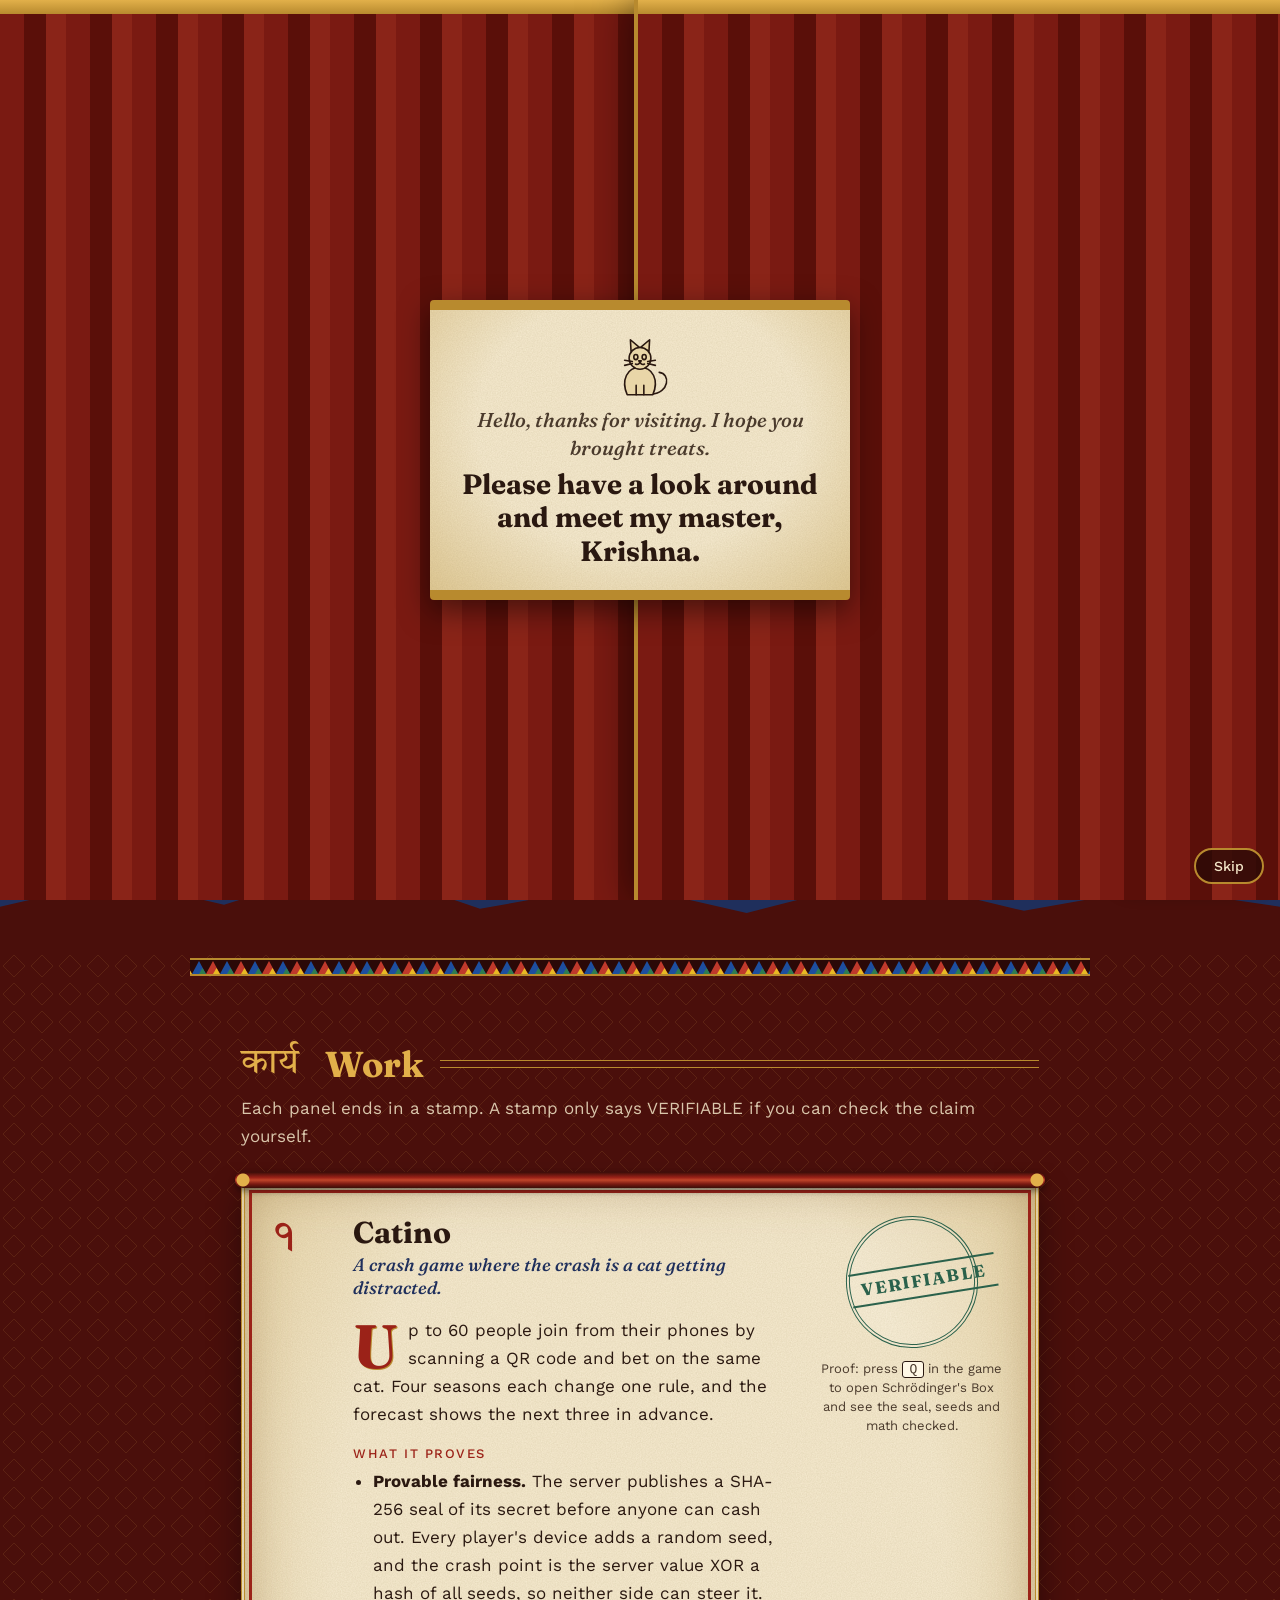
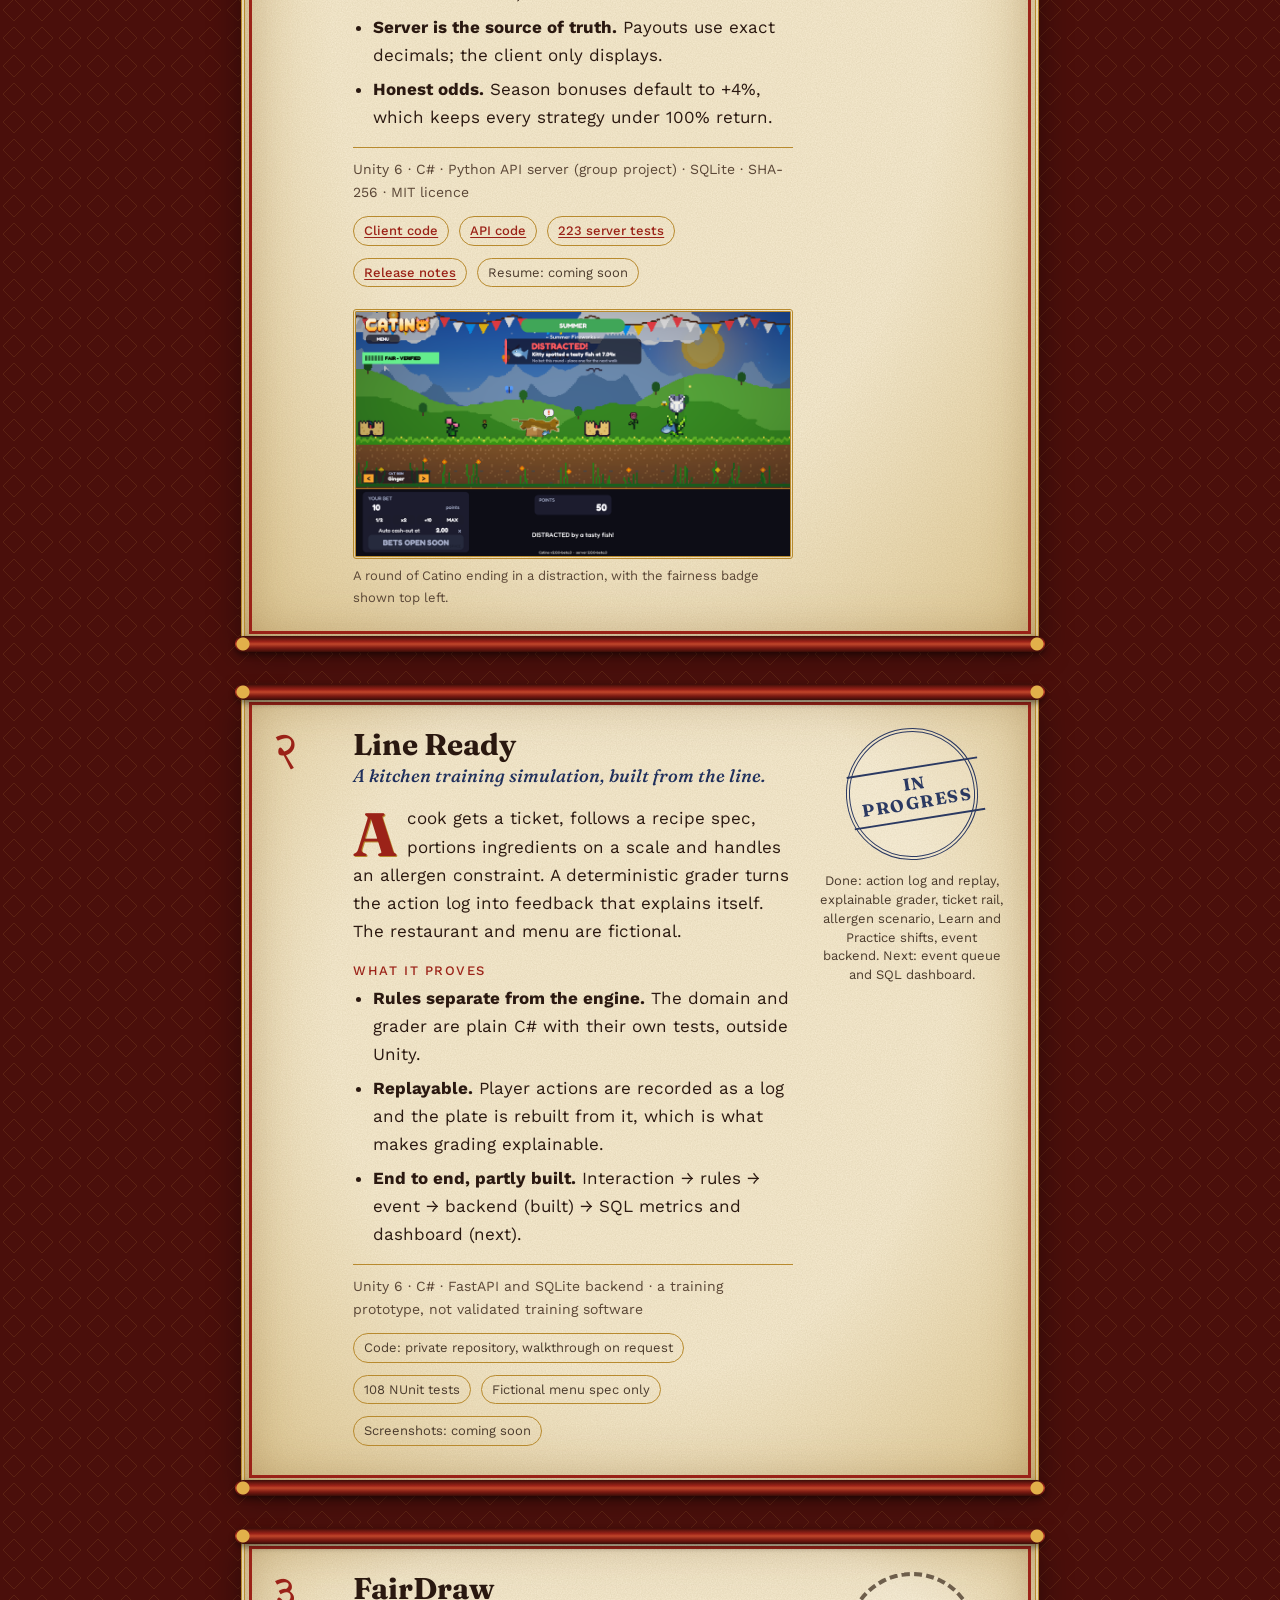
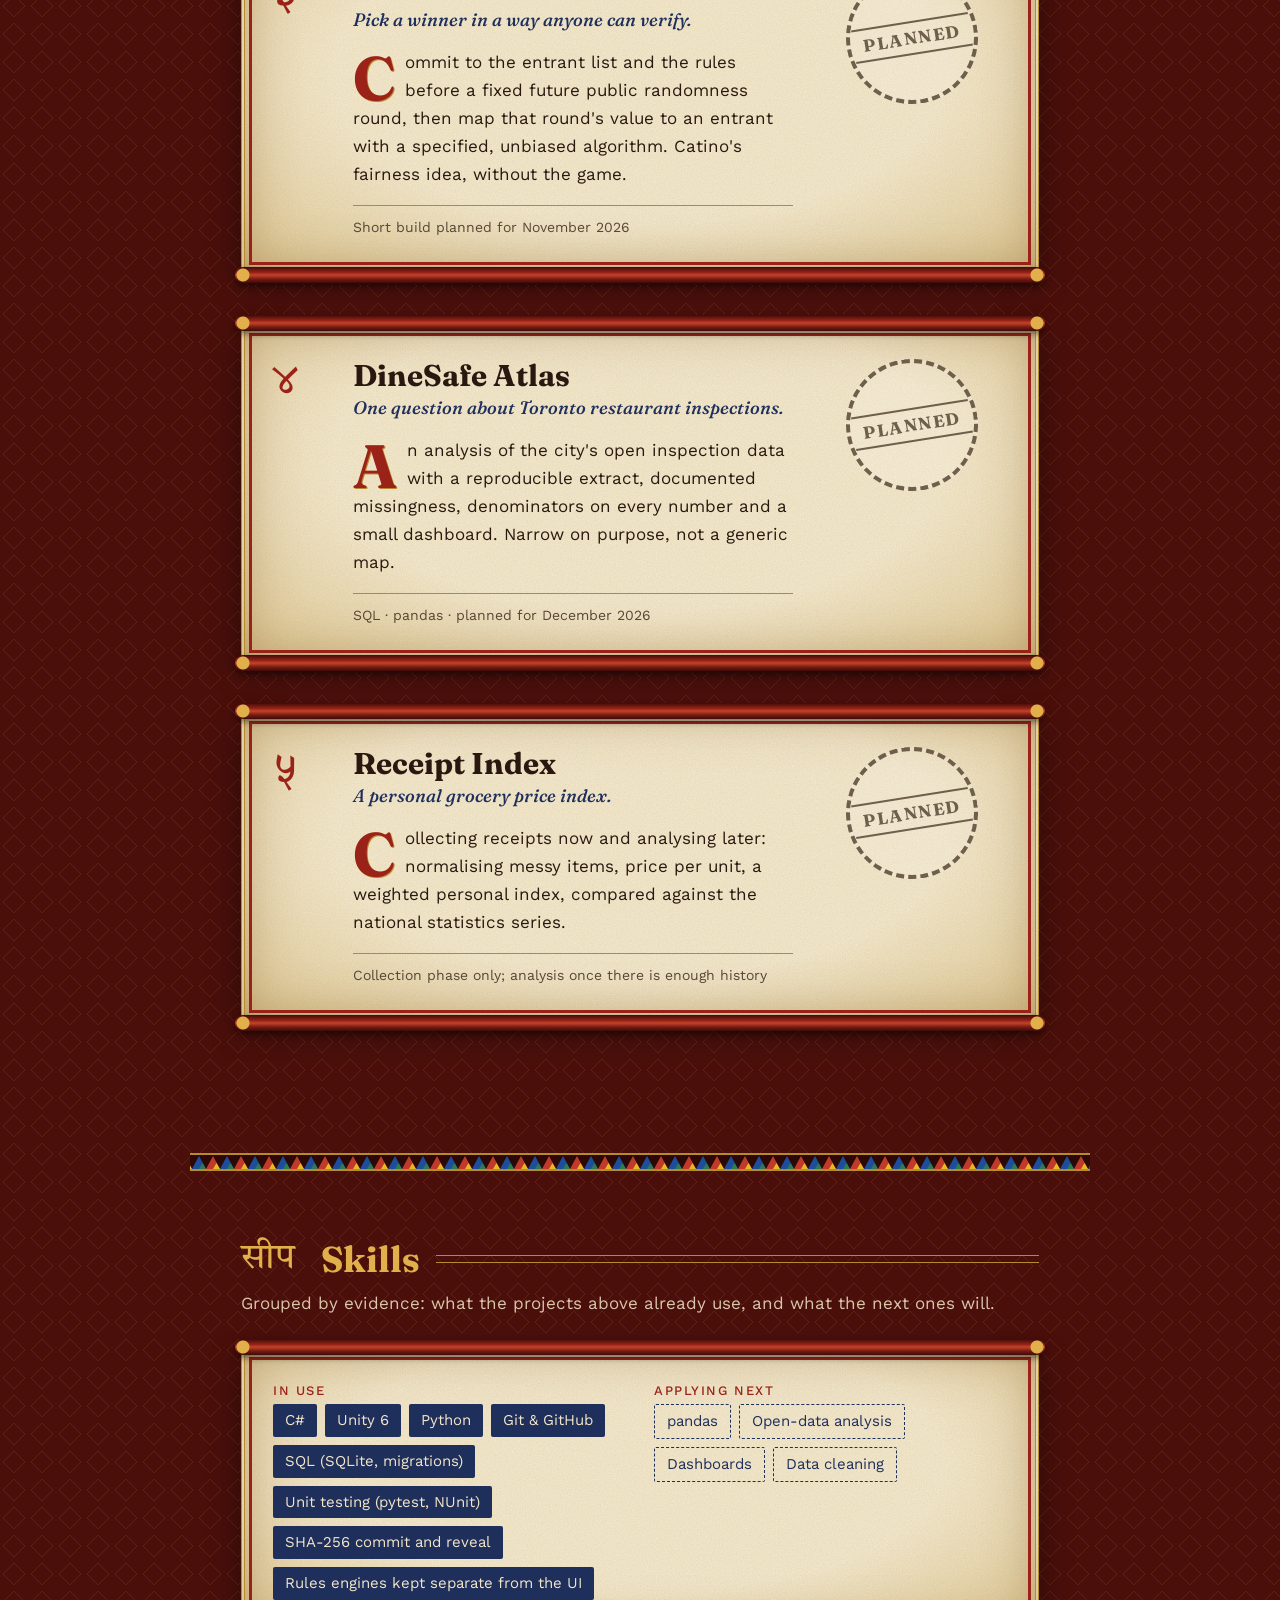
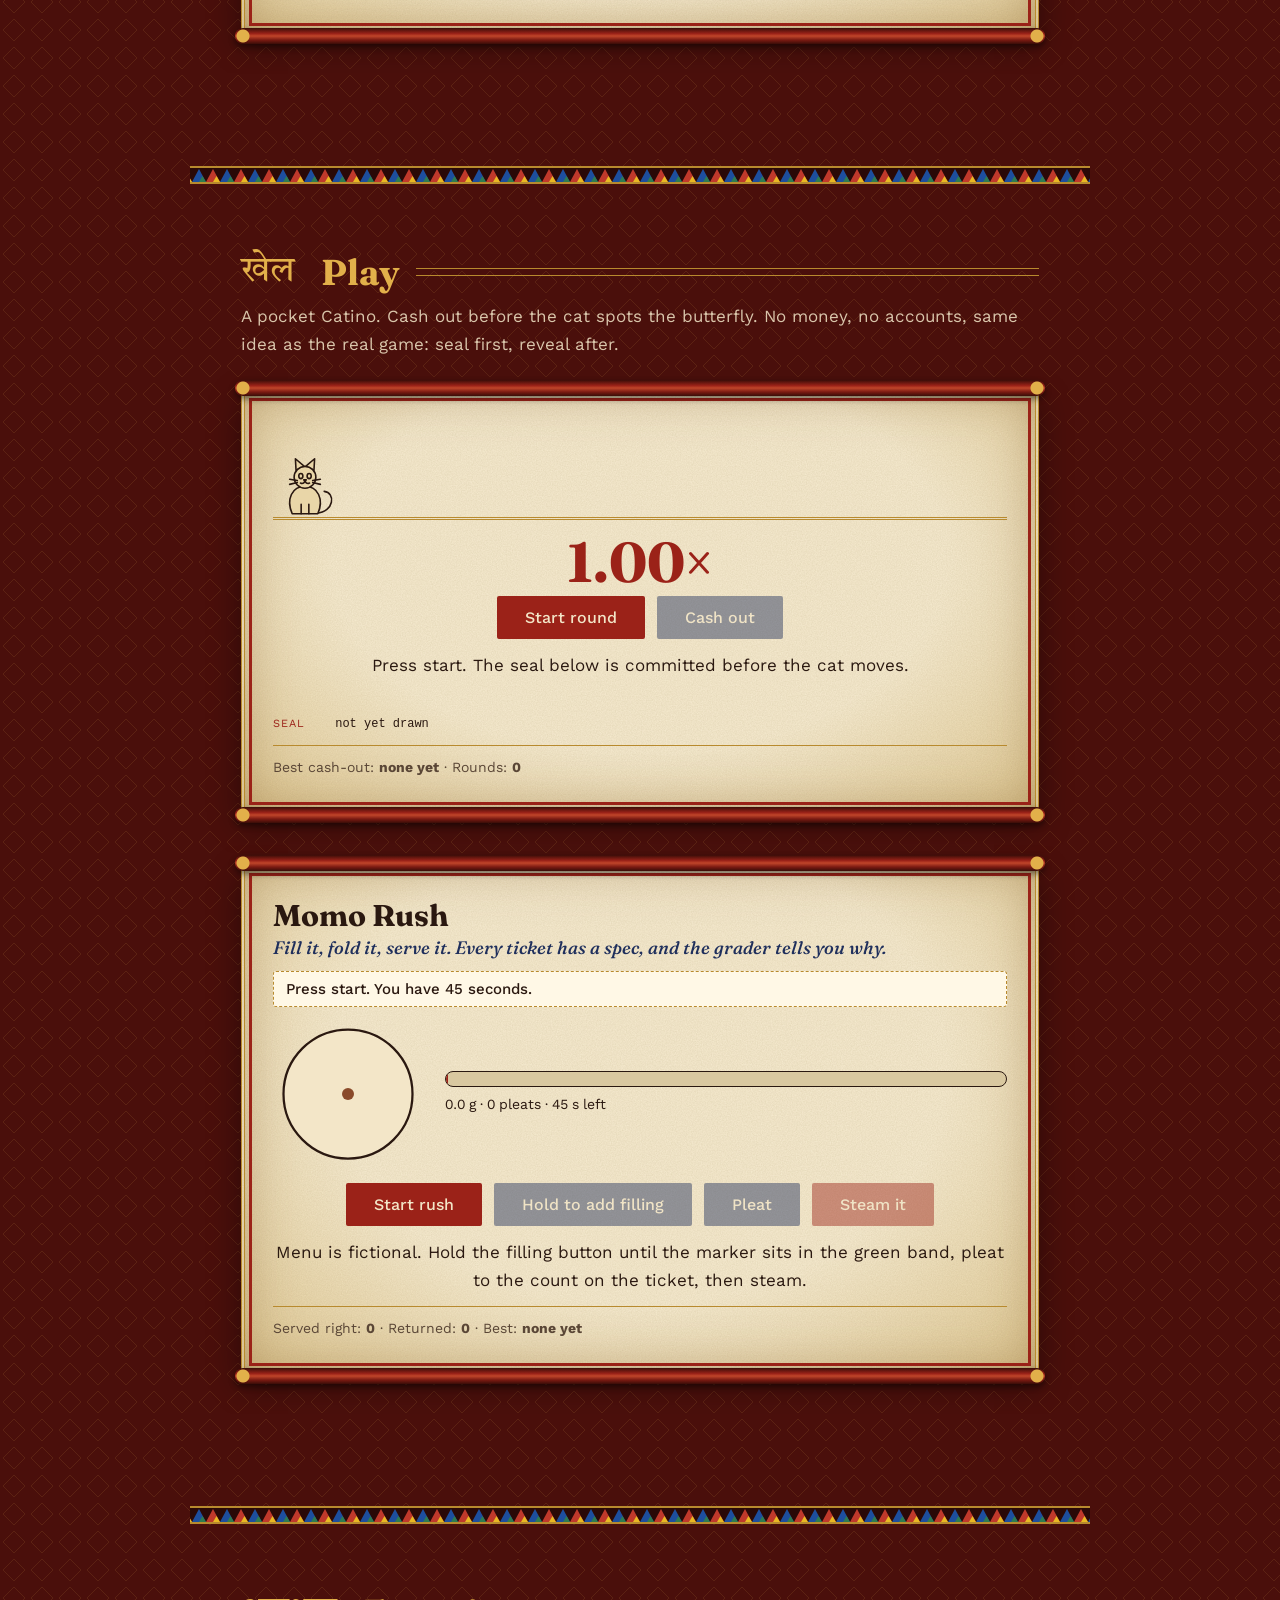
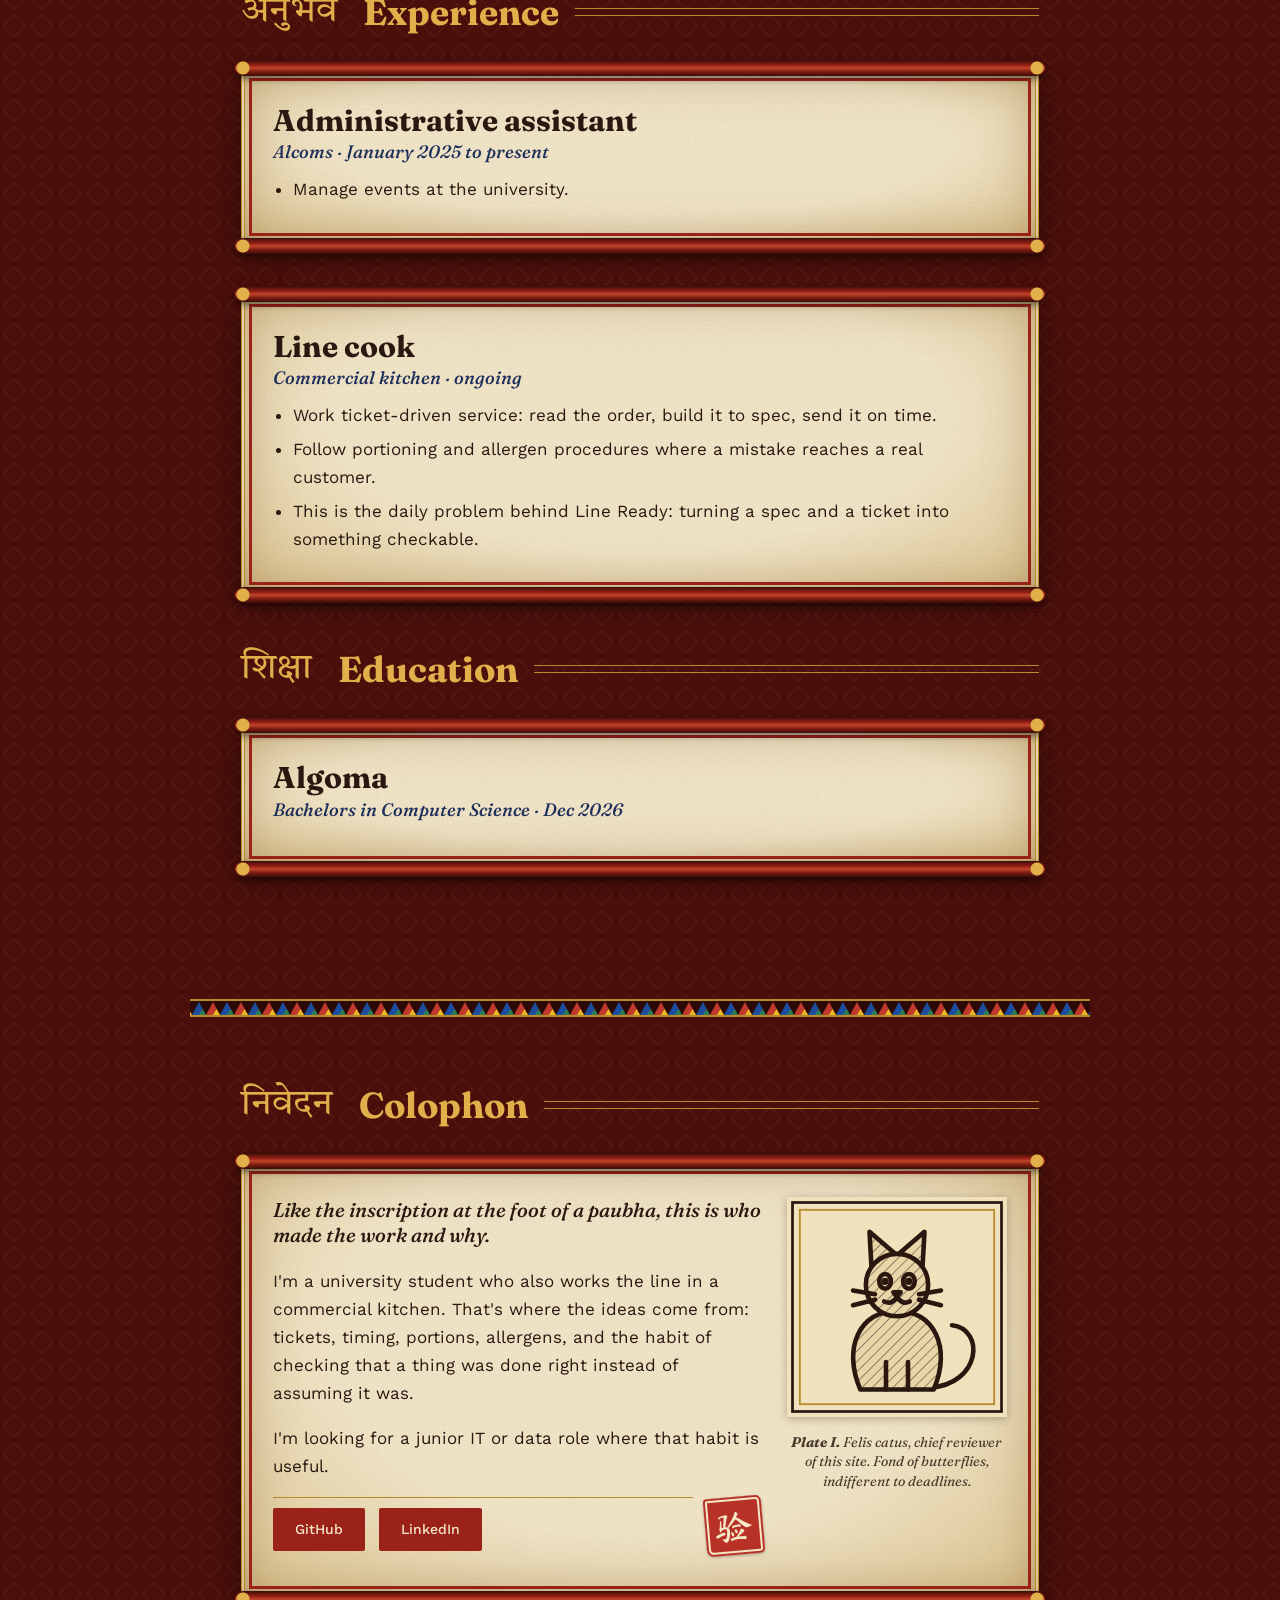
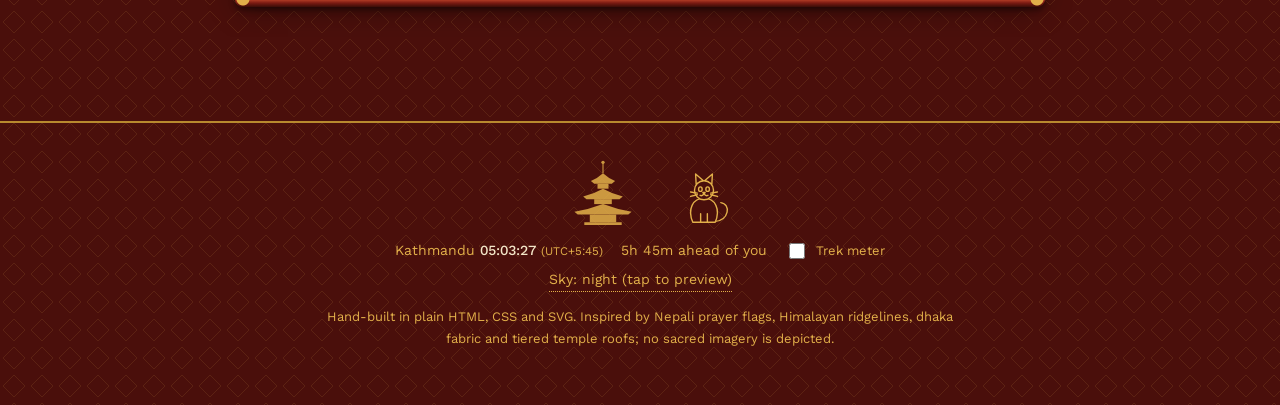
==== index.html @ 9cad2300 "Add evidence rows and a screenshot to the project cards so a visitor can click through to the Catino" ====
<!doctype html>
<html lang="en">
<head>
  <meta charset="utf-8">
  <meta name="viewport" content="width=device-width, initial-scale=1">
  <title>Krishna — Portfolio</title>
  <meta name="description" content="Student and line cook building systems that show their work: provably fair games, kitchen simulations and open-data analysis.">
  <meta property="og:title" content="Krishna — Portfolio">
  <meta property="og:description" content="Systems that show their work: provably fair games, kitchen simulations and open-data analysis.">
  <meta property="og:type" content="website">
  <!-- TODO(domain): og:image must be an absolute URL for link previews to work. Change "og.png" to https://<domain>/og.png once the domain is set. -->
  <meta property="og:image" content="og.png">
  <meta property="og:image:alt" content="Krishna: a mandala and prayer flags above the words systems that show their work">
  <meta name="twitter:card" content="summary_large_image">
  <meta name="theme-color" content="#4a0f0b">
  <link rel="icon" href="data:image/svg+xml,%3Csvg xmlns='http://www.w3.org/2000/svg' viewBox='0 0 64 64'%3E%3Ccircle cx='32' cy='32' r='32' fill='%239b2218'/%3E%3Ctext x='32' y='46' font-size='40' text-anchor='middle' fill='%23e2b04a'%3E%E0%A4%95%3C/text%3E%3C/svg%3E">
  <link rel="preconnect" href="https://fonts.googleapis.com">
  <link rel="preconnect" href="https://fonts.gstatic.com" crossorigin>
  <link href="https://fonts.googleapis.com/css2?family=Fraunces:opsz,wght@9..144,500;9..144,700&family=Tiro+Devanagari+Hindi&family=Work+Sans:wght@400;500&display=swap" rel="stylesheet">
  <link href="https://fonts.googleapis.com/css2?family=Ma+Shan+Zheng&text=%E9%AA%8C&display=swap" rel="stylesheet">
  <link rel="stylesheet" href="styles.css">
<script>
  // First visit only: decide before the page paints whether to show the curtain intro. Skipped when the visitor prefers reduced motion.
  try { if (!localStorage.getItem("portfolio-intro") && !matchMedia("(prefers-reduced-motion: reduce)").matches) document.documentElement.classList.add("has-intro"); } catch (e) { /* storage blocked: no intro */ }
</script>
</head>
<body>
<a class="skip" href="#top">Skip to content</a>

<!-- First-visit intro: curtains open on a scroll held by the cat. Shown only when the head script adds the "has-intro" class. -->
<div class="curtain-intro" id="intro">
  <div class="curtain l"></div>
  <div class="curtain r"></div>
  <div class="intro-scroll">
    <svg class="cat" viewBox="0 0 100 100" aria-hidden="true"><use href="#cat"/></svg>
    <p class="intro-k">Hello, thanks for visiting. I hope you brought treats.</p>
    <p class="intro-t">Please have a look around and meet my master, Krishna.</p>
  </div>
  <button class="intro-skip" id="intro-skip" type="button">Skip</button>
</div>

<!-- Shared drawings: one engraved-style cat reused with <use>, plus a hatching pattern for plates -->
<svg width="0" height="0" style="position:absolute" aria-hidden="true" focusable="false">
  <defs>
    <pattern id="hatch" width="4" height="4" patternUnits="userSpaceOnUse" patternTransform="rotate(45)">
      <rect width="4" height="4" fill="#e9d6a8"/>
      <path d="M0 0V4" stroke="#2a1810" stroke-opacity=".55" stroke-width=".9"/>
    </pattern>
    <symbol id="blossom" viewBox="-10 -10 20 20">
      <g fill="#f6b6c4" stroke="#d97a92" stroke-width=".5">
        <ellipse cx="0" cy="-5" rx="3.6" ry="5"/><ellipse cx="0" cy="-5" rx="3.6" ry="5" transform="rotate(72)"/>
        <ellipse cx="0" cy="-5" rx="3.6" ry="5" transform="rotate(144)"/><ellipse cx="0" cy="-5" rx="3.6" ry="5" transform="rotate(216)"/>
        <ellipse cx="0" cy="-5" rx="3.6" ry="5" transform="rotate(288)"/>
      </g>
      <circle r="1.6" fill="#e2b04a"/>
    </symbol>
    <symbol id="cat" viewBox="0 0 100 100">
      <g style="fill:var(--cat-fill,transparent);stroke:currentColor;stroke-width:2.5;stroke-linejoin:round;stroke-linecap:round">
        <path fill="none" d="M68 94C96 92 98 62 80 60"/>
        <path d="M30 95C20 72 30 52 50 52C70 52 80 72 70 95Z"/>
        <path d="M36 27L35 9L49 21Z"/><path d="M64 27L65 9L51 21Z"/>
        <circle cx="50" cy="38" r="17"/>
        <ellipse cx="43.5" cy="36" rx="3.2" ry="4"/><ellipse cx="56.5" cy="36" rx="3.2" ry="4"/>
        <path d="M48 42h4l-2 2.6Z"/>
        <path fill="none" d="M50 44.6Q47 49 43 47M50 44.6Q53 49 57 47"/>
        <path fill="none" d="M38 43L26 41M38 46L26 49M62 43L74 41M62 46L74 49"/>
        <path fill="none" d="M44 95V80M56 95V80"/>
      </g>
    </symbol>
  </defs>
</svg>

<header class="top">
  <a class="mark" href="#top" aria-label="Top"><svg class="cat" aria-hidden="true"><use href="#cat"/></svg></a>
  <nav aria-label="Sections">
    <a href="#work">Work</a>
    <a href="#skills">Skills</a>
    <a href="#play">Play</a>
    <a href="#path">Experience</a>
    <a href="#colophon">Contact</a>
  </nav>
  <svg class="cat hang" id="hang-cat" role="button" tabindex="0" aria-label="The cat, hanging upside down from the header. Activate to pet it, but not too much." hidden><use href="#cat"/></svg>
  <span class="bubble hang-bubble" id="hang-bubble" aria-hidden="true" hidden></span>
</header>

<main id="top">

  <div class="sky">
  <!-- Red lanterns -->
  <svg class="lantern l1" viewBox="0 0 44 112" aria-hidden="true">
    <path d="M22 0V28" stroke="#2a1008" stroke-width="1.5" fill="none"/>
    <rect x="12" y="26" width="20" height="6" rx="1.5" fill="#e2b04a"/>
    <ellipse cx="22" cy="56" rx="19" ry="24" fill="#b3231a"/>
    <path d="M22 32V80M10 35Q4 56 10 77M34 35Q40 56 34 77" stroke="#7a1410" stroke-width=".9" fill="none"/>
    <rect x="13" y="78" width="18" height="5" rx="1.5" fill="#e2b04a"/>
    <path d="M22 83V104M18 83L17 102M26 83L27 102" stroke="#e2b04a" stroke-width="1.6" stroke-linecap="round" fill="none"/>
  </svg>
  <svg class="lantern l2" viewBox="0 0 44 112" aria-hidden="true">
    <path d="M22 0V28" stroke="#2a1008" stroke-width="1.5" fill="none"/>
    <rect x="12" y="26" width="20" height="6" rx="1.5" fill="#e2b04a"/>
    <ellipse cx="22" cy="56" rx="19" ry="24" fill="#b3231a"/>
    <path d="M22 32V80M10 35Q4 56 10 77M34 35Q40 56 34 77" stroke="#7a1410" stroke-width=".9" fill="none"/>
    <rect x="13" y="78" width="18" height="5" rx="1.5" fill="#e2b04a"/>
    <path d="M22 83V104M18 83L17 102M26 83L27 102" stroke="#e2b04a" stroke-width="1.6" stroke-linecap="round" fill="none"/>
  </svg>
  <!-- Peach blossom branch in the corner -->
  <svg class="branch" viewBox="0 0 300 210" aria-hidden="true">
    <g fill="none" stroke="#2a1008" stroke-linecap="round">
      <path stroke-width="6" d="M300 18C250 24 205 48 160 88S70 150 18 142"/>
      <path stroke-width="3.5" d="M215 44C205 70 190 90 170 100"/>
      <path stroke-width="3" d="M120 112C112 140 96 160 78 170"/>
      <path stroke-width="2.5" d="M255 24C262 50 258 70 246 86"/>
    </g>
    <use href="#blossom" x="226" y="2" width="28" height="28"/><use href="#blossom" x="190" y="28" width="24" height="24"/>
    <use href="#blossom" x="150" y="60" width="30" height="30"/><use href="#blossom" x="100" y="96" width="26" height="26"/>
    <use href="#blossom" x="60" y="128" width="30" height="30"/><use href="#blossom" x="4" y="122" width="24" height="24"/>
    <use href="#blossom" x="232" y="76" width="22" height="22"/><use href="#blossom" x="156" y="96" width="20" height="20"/>
    <use href="#blossom" x="74" y="158" width="22" height="22"/>
  </svg>
  <!-- Prayer flags (lungta): blue, white, red, green, yellow -->
  <div class="flags"><svg class="cat on-string" id="flag-cat" role="button" tabindex="0" aria-label="The cat on the prayer flags. Activate to pet it, but not too much."><use href="#cat"/></svg><span class="bubble" id="flag-bubble" aria-hidden="true" hidden></span></div>

  <!-- Hero: mandala + intro -->
  <section class="hero">
    <svg class="mandala" viewBox="-200 -200 400 400" role="img" aria-label="Decorative mandala">
      <defs>
        <path id="petal" d="M0-150C22-122 22-92 0-68C-22-92-22-122 0-150Z"/>
        <path id="petal-lg" d="M0-185C34-150 34-112 0-92C-34-112-34-150 0-185Z"/>
      </defs>
      <g class="spin">
        <circle r="196" class="ring"/>
        <circle r="172" class="dots"/>
        <circle r="160" class="ring"/>
        <g class="petals-lg">
          <use href="#petal-lg"/><use href="#petal-lg" transform="rotate(45)"/>
          <use href="#petal-lg" transform="rotate(90)"/><use href="#petal-lg" transform="rotate(135)"/>
          <use href="#petal-lg" transform="rotate(180)"/><use href="#petal-lg" transform="rotate(225)"/>
          <use href="#petal-lg" transform="rotate(270)"/><use href="#petal-lg" transform="rotate(315)"/>
        </g>
        <g class="petals">
          <use href="#petal" transform="rotate(22.5)"/><use href="#petal" transform="rotate(67.5)"/>
          <use href="#petal" transform="rotate(112.5)"/><use href="#petal" transform="rotate(157.5)"/>
          <use href="#petal" transform="rotate(202.5)"/><use href="#petal" transform="rotate(247.5)"/>
          <use href="#petal" transform="rotate(292.5)"/><use href="#petal" transform="rotate(337.5)"/>
        </g>
        <circle r="62" class="ring"/>
      </g>
      <circle r="52" class="core"/>
      <g class="core-flower" fill="#9b2218" stroke="#4a0f0b" stroke-width="2" stroke-linejoin="round">
        <circle r="42" fill="none"/>
        <path id="core-petal" d="M0-36C11-26 11-13 0-6C-11-13-11-26 0-36Z"/>
        <path d="M0-36C11-26 11-13 0-6C-11-13-11-26 0-36Z" transform="rotate(45)"/><path d="M0-36C11-26 11-13 0-6C-11-13-11-26 0-36Z" transform="rotate(90)"/>
        <path d="M0-36C11-26 11-13 0-6C-11-13-11-26 0-36Z" transform="rotate(135)"/><path d="M0-36C11-26 11-13 0-6C-11-13-11-26 0-36Z" transform="rotate(180)"/>
        <path d="M0-36C11-26 11-13 0-6C-11-13-11-26 0-36Z" transform="rotate(225)"/><path d="M0-36C11-26 11-13 0-6C-11-13-11-26 0-36Z" transform="rotate(270)"/>
        <path d="M0-36C11-26 11-13 0-6C-11-13-11-26 0-36Z" transform="rotate(315)"/>
        <circle r="7" fill="#4a0f0b"/><circle r="2.6" fill="#e2b04a" stroke="none"/>
      </g>
    </svg>

    <div class="intro">
      <p class="kicker">नमस्ते &middot; namaste</p>
      <h1>Krishna</h1>
      <p class="dev-name" lang="ne">कृष्ण</p>
      <p class="lede">I build systems that show their work: games where fairness can be checked, simulations from the kitchen line, and analysis you can re-run.</p>
      <p class="sub">University student &middot; line cook &middot; aiming for a junior IT / data role</p>
      <p class="quip">I love writing code while my AI agents solve today's Wordle.
        <span class="tiles" aria-hidden="true"><i class="g"></i><i class="y"></i><i class="g"></i><i></i><i class="g"></i></span></p>
      <a class="cta" href="#work">Unroll the work</a>
    </div>
  </section>

  <!-- Himalayan ridge at sunrise -->
  <svg class="ridge" viewBox="0 0 1200 160" preserveAspectRatio="none" aria-hidden="true">
    <path class="far" d="M0 160V96L90 58 150 88 260 24 340 80 430 40 520 92 630 30 720 84 810 18 910 82 1010 44 1100 90 1200 60V160Z"/>
    <path class="snow" d="M260 24 238 48 254 44 262 54 274 44 284 50ZM810 18 786 46 802 42 812 52 824 42 838 48Z"/>
    <path class="near" d="M0 160V118L110 92 210 116 330 78 450 120 580 96 700 124 830 90 960 122 1080 100 1200 118V160Z"/>
  </svg>
  </div>

  <!-- Work -->
  <div class="dhaka" aria-hidden="true"></div>
  <section id="work" class="scroll">
    <h2 class="section-title"><span class="dev">कार्य</span> Work</h2>
    <p class="section-note">Each panel ends in a stamp. A stamp only says VERIFIABLE if you can check the claim yourself.</p>

    <article class="panel reveal">
      <div class="num" aria-hidden="true">१</div>
      <div class="body">
        <h3>Catino</h3>
        <p class="tag">A crash game where the crash is a cat getting distracted.</p>
        <p>Up to 60 people join from their phones by scanning a QR code and bet on the same cat. Four seasons each change one rule, and the forecast shows the next three in advance.</p>
        <h4>What it proves</h4>
        <ul>
          <li><strong>Provable fairness.</strong> The server publishes a SHA-256 seal of its secret before anyone can cash out. Every player's device adds a random seed, and the crash point is the server value XOR a hash of all seeds, so neither side can steer it.</li>
          <li><strong>Server is the source of truth.</strong> Payouts use exact decimals; the client only displays.</li>
          <li><strong>Honest odds.</strong> Season bonuses default to +4%, which keeps every strategy under 100% return.</li>
        </ul>
        <p class="meta">Unity 6 &middot; C# &middot; Python API server (group project) &middot; SQLite &middot; SHA-256 &middot; MIT licence</p>
        <ul class="evidence" aria-label="Evidence for Catino">
          <li><a href="https://github.com/Krishnabasyal23/kittycat" rel="noopener">Client code</a></li>
          <li><a href="https://github.com/Krishnabasyal23/KittyAPI" rel="noopener">API code</a></li>
          <li><a href="https://github.com/Krishnabasyal23/KittyAPI/tree/main/test" rel="noopener">223 server tests</a></li>
          <li><a href="https://github.com/Krishnabasyal23/kittycat/blob/main/CHANGELOG.md" rel="noopener">Release notes</a></li>
          <li>Resume: coming soon</li>
        </ul>
        <figure class="shot"><img src="assets/catino-round.png" width="960" height="540" loading="lazy" alt="Catino mid-round: a cat chases a fish across a summer meadow while the HUD shows a green FAIR-VERIFIED badge and a Distracted banner at 7.04x."><figcaption>A round of Catino ending in a distraction, with the fairness badge shown top left.</figcaption></figure>
      </div>
      <div class="seal">
        <div class="stamp ok" role="img" aria-label="Status: verifiable"><span>Verifiable</span></div>
        <p class="proof">Proof: press <kbd>Q</kbd> in the game to open Schrödinger's Box and see the seal, seeds and math checked.</p>
      </div>
    </article>

    <article class="panel reveal">
      <div class="num" aria-hidden="true">२</div>
      <div class="body">
        <h3>Line Ready</h3>
        <p class="tag">A kitchen training simulation, built from the line.</p>
        <p>A cook gets a ticket, follows a recipe spec, portions ingredients on a scale and handles an allergen constraint. A deterministic grader turns the action log into feedback that explains itself. The restaurant and menu are fictional.</p>
        <h4>What it proves</h4>
        <ul>
          <li><strong>Rules separate from the engine.</strong> The domain and grader are plain C# with their own tests, outside Unity.</li>
          <li><strong>Replayable.</strong> Player actions are recorded as a log and the plate is rebuilt from it, which is what makes grading explainable.</li>
          <li><strong>End to end, partly built.</strong> Interaction → rules → event → backend (built) → SQL metrics and dashboard (next).</li>
        </ul>
        <p class="meta">Unity 6 &middot; C# &middot; FastAPI and SQLite backend &middot; a training prototype, not validated training software</p>
        <ul class="evidence" aria-label="Evidence for Line Ready">
          <li>Code: private repository, walkthrough on request</li>
          <li>108 NUnit tests</li>
          <li>Fictional menu spec only</li>
          <li>Screenshots: coming soon</li>
        </ul>
      </div>
      <div class="seal">
        <div class="stamp wip" role="img" aria-label="Status: in progress"><span>In progress</span></div>
        <p class="proof">Done: action log and replay, explainable grader, ticket rail, allergen scenario, Learn and Practice shifts, event backend. Next: event queue and SQL dashboard.</p>
      </div>
    </article>

    <article class="panel reveal">
      <div class="num" aria-hidden="true">३</div>
      <div class="body">
        <h3>FairDraw</h3>
        <p class="tag">Pick a winner in a way anyone can verify.</p>
        <p>Commit to the entrant list and the rules before a fixed future public randomness round, then map that round's value to an entrant with a specified, unbiased algorithm. Catino's fairness idea, without the game.</p>
        <p class="meta">Short build planned for November 2026</p>
      </div>
      <div class="seal">
        <div class="stamp plan" role="img" aria-label="Status: planned"><span>Planned</span></div>
      </div>
    </article>

    <article class="panel reveal">
      <div class="num" aria-hidden="true">४</div>
      <div class="body">
        <h3>DineSafe Atlas</h3>
        <p class="tag">One question about Toronto restaurant inspections.</p>
        <p>An analysis of the city's open inspection data with a reproducible extract, documented missingness, denominators on every number and a small dashboard. Narrow on purpose, not a generic map.</p>
        <p class="meta">SQL &middot; pandas &middot; planned for December 2026</p>
      </div>
      <div class="seal">
        <div class="stamp plan" role="img" aria-label="Status: planned"><span>Planned</span></div>
      </div>
    </article>

    <article class="panel reveal">
      <div class="num" aria-hidden="true">५</div>
      <div class="body">
        <h3>Receipt Index</h3>
        <p class="tag">A personal grocery price index.</p>
        <p>Collecting receipts now and analysing later: normalising messy items, price per unit, a weighted personal index, compared against the national statistics series.</p>
        <p class="meta">Collection phase only; analysis once there is enough history</p>
      </div>
      <div class="seal">
        <div class="stamp plan" role="img" aria-label="Status: planned"><span>Planned</span></div>
      </div>
    </article>
  </section>

  <div class="dhaka" aria-hidden="true"></div>
  <!-- Skills: only what the projects above actually use, split from what is next -->
  <section id="skills" class="scroll">
    <h2 class="section-title"><span class="dev">सीप</span> Skills</h2>
    <p class="section-note">Grouped by evidence: what the projects above already use, and what the next ones will.</p>
    <div class="panel single reveal">
      <div class="body skills">
        <div>
          <h4>In use</h4>
          <ul class="chips">
            <li>C#</li><li>Unity 6</li><li>Python</li><li>Git &amp; GitHub</li>
            <li>SQL (SQLite, migrations)</li><li>Unit testing (pytest, NUnit)</li><li>SHA-256 commit and reveal</li>
            <li>Rules engines kept separate from the UI</li>
          </ul>
        </div>
        <div>
          <h4>Applying next</h4>
          <ul class="chips soft">
            <li>pandas</li><li>Open-data analysis</li>
            <li>Dashboards</li><li>Data cleaning</li>
          </ul>
        </div>
      </div>
    </div>
  </section>

  <div class="dhaka" aria-hidden="true"></div>
  <!-- Play: a pocket Catino. The round is sealed with SHA-256 before it starts and checked afterward. -->
  <section id="play" class="scroll">
    <h2 class="section-title"><span class="dev">खेल</span> Play</h2>
    <p class="section-note">A pocket Catino. Cash out before the cat spots the butterfly. No money, no accounts, same idea as the real game: seal first, reveal after.</p>
    <div class="panel single reveal" id="game">
      <div class="body">
        <div class="track" aria-hidden="true">
          <svg class="cat runner" id="runner"><use href="#cat"/></svg>
          <svg class="fly" id="fly" viewBox="0 0 40 30" hidden>
            <ellipse cx="12" cy="11" rx="10" ry="8" fill="#9b2218"/><ellipse cx="28" cy="11" rx="10" ry="8" fill="#9b2218"/>
            <ellipse cx="13" cy="22" rx="7" ry="5" fill="#1f2f5c"/><ellipse cx="27" cy="22" rx="7" ry="5" fill="#1f2f5c"/>
            <rect x="19" y="5" width="2" height="21" fill="#2a1810"/>
          </svg>
        </div>
        <p class="mult" id="mult">1.00&times;</p>
        <div class="controls">
          <button class="btn" id="go" type="button">Start round</button>
          <button class="btn alt" id="out" type="button" disabled>Cash out</button>
        </div>
        <p class="status" id="status" role="status">Press start. The seal below is committed before the cat moves.</p>
        <p class="seal-line"><span>Seal</span> <code id="seal">not yet drawn</code></p>
        <p class="seal-line" id="reveal" hidden><span>Secret</span> <code id="secret"></code></p>
        <p class="stats">Best cash-out: <strong id="best">none yet</strong> &middot; Rounds: <strong id="rounds">0</strong></p>
      </div>
    </div>
    <div class="panel single reveal" id="momo">
      <div class="body">
        <h3>Momo Rush</h3>
        <p class="tag">Fill it, fold it, serve it. Every ticket has a spec, and the grader tells you why.</p>
        <p class="ticket" id="m-ticket">Press start. You have 45 seconds.</p>
        <div class="momo-stage">
          <svg class="momo" id="m-svg" viewBox="0 0 200 200" aria-hidden="true">
            <circle cx="100" cy="100" r="86" fill="#f3e6c8" stroke="#2a1810" stroke-width="3"/>
            <circle id="m-fill" cx="100" cy="100" r="8" fill="#8a4a2a"/>
            <g id="m-pleats" fill="none" stroke="#2a1810" stroke-width="3" stroke-linecap="round"></g>
          </svg>
          <div class="meter" aria-hidden="true"><div class="band" id="m-band"></div><div class="mark" id="m-mark"></div></div>
          <p class="readout"><span id="m-weight">0.0</span> g &middot; <span id="m-count">0</span> pleats &middot; <span id="m-time">45</span> s left</p>
        </div>
        <div class="controls">
          <button class="btn" id="m-start" type="button">Start rush</button>
          <button class="btn alt" id="m-hold" type="button" disabled>Hold to add filling</button>
          <button class="btn alt" id="m-pleat" type="button" disabled>Pleat</button>
          <button class="btn" id="m-steam" type="button" disabled>Steam it</button>
        </div>
        <p class="status" id="m-status" role="status">Menu is fictional. Hold the filling button until the marker sits in the green band, pleat to the count on the ticket, then steam.</p>
        <p class="stats">Served right: <strong id="m-ok">0</strong> &middot; Returned: <strong id="m-bad">0</strong> &middot; Best: <strong id="m-best">none yet</strong></p>
      </div>
    </div>
  </section>

  <div class="dhaka" aria-hidden="true"></div>
  <!-- Path: experience and education -->
  <section id="path" class="scroll">
    <h2 class="section-title"><span class="dev">अनुभव</span> Experience</h2>
    <div class="panel single reveal">
      <div class="body">
        <h3>Administrative assistant</h3>
        <p class="tag">Alcoms &middot; January 2025 to present</p>
        <ul>
          <li>Manage events at the university.</li>
        </ul>
      </div>
    </div>
    <div class="panel single reveal">
      <div class="body">
        <h3>Line cook</h3>
        <p class="tag">Commercial kitchen &middot; ongoing</p>
        <ul>
          <li>Work ticket-driven service: read the order, build it to spec, send it on time.</li>
          <li>Follow portioning and allergen procedures where a mistake reaches a real customer.</li>
          <li>This is the daily problem behind Line Ready: turning a spec and a ticket into something checkable.</li>
        </ul>
      </div>
    </div>
    <h2 class="section-title edu-title"><span class="dev">शिक्षा</span> Education</h2>
    <div class="panel single reveal">
      <div class="body">
        <h3>Algoma</h3>
        <p class="tag">Bachelors in Computer Science &middot; Dec 2026</p>
      </div>
    </div>
  </section>

  <div class="dhaka" aria-hidden="true"></div>
  <!-- Colophon -->
  <section id="colophon" class="scroll colophon">
    <h2 class="section-title"><span class="dev">निवेदन</span> Colophon</h2>
    <div class="panel reveal single has-plate">
      <div class="body">
        <p>Like the inscription at the foot of a paubha, this is who made the work and why.</p>
        <p>I'm a university student who also works the line in a commercial kitchen. That's where the ideas come from: tickets, timing, portions, allergens, and the habit of checking that a thing was done right instead of assuming it was.</p>
        <p>I'm looking for a junior IT or data role where that habit is useful.</p>
        <span class="chop" role="img" aria-label="Red seal meaning verified">验</span>
        <p class="meta links">
          <a href="https://github.com/Krishnabasyal23" rel="noopener">GitHub</a>
          <a href="https://www.linkedin.com/in/krishna-bashyal-a7a3aa329/" rel="noopener">LinkedIn</a>
        </p>
      </div>
      <figure class="plate">
        <svg viewBox="0 0 120 120" role="button" tabindex="0" aria-label="Engraving of a seated cat whose eyes follow the pointer. Activate to pet it.">
          <rect x="3" y="3" width="114" height="114" fill="none" stroke="#2a1810" stroke-width="1.5"/>
          <rect x="7" y="7" width="106" height="106" fill="none" stroke="#b88a2e" stroke-width="1"/>
          <use href="#cat" x="10" y="10" width="100" height="100" style="color:#2a1810;--cat-fill:url(#hatch)"/>
          <circle class="pupil" cx="53.5" cy="46" r="2" fill="#2a1810"/>
          <circle class="pupil" cx="66.5" cy="46" r="2" fill="#2a1810"/>
        </svg>
        <figcaption><strong>Plate I.</strong> <em>Felis catus</em>, chief reviewer of this site. Fond of butterflies, indifferent to deadlines.</figcaption>
      </figure>
    </div>
  </section>
</main>

<footer>
  <div class="temple">
  <svg class="pagoda" viewBox="0 0 200 120" aria-hidden="true">
    <g fill="currentColor">
      <rect x="99" y="6" width="2" height="20"/><circle cx="100" cy="6" r="3"/>
      <path d="M78 40Q89 36 100 26Q111 36 122 40L116 45H84Z"/><rect x="90" y="45" width="20" height="9"/>
      <path d="M64 68Q82 64 100 54Q118 64 136 68L130 73H70Z"/><rect x="84" y="73" width="32" height="9"/>
      <path d="M48 96Q74 92 100 82Q126 92 152 96L146 101H54Z"/><rect x="76" y="101" width="48" height="14"/>
      <rect x="66" y="115" width="68" height="5"/>
    </g>
  </svg>
  <svg class="cat foot-cat" aria-hidden="true"><use href="#cat"/></svg>
  </div>
  <p class="clock" id="clock" hidden>
    <span>Kathmandu <time id="ktm-time">--:--:--</time> <small>(UTC+5:45)</small></span>
    <span id="ktm-diff"></span>
    <label class="opt"><input type="checkbox" id="opt-trek-foot"> Trek meter</label>
    <button class="linklike" id="sky-btn" type="button">Sky: <span id="sky-name">day</span> (tap to preview)</button>
  </p>
  <p>Hand-built in plain HTML, CSS and SVG. Inspired by Nepali prayer flags, Himalayan ridgelines, dhaka fabric and tiered temple roofs; no sacred imagery is depicted.</p>
</footer>

<!-- Altitude meter: scroll position mapped onto a trek from Kathmandu to the summit. Decorative, so hidden from screen readers. -->
<aside class="trek" id="alt" aria-hidden="true" hidden>
  <p class="alt-read"><b id="alt-m">1,400</b> m <span id="alt-name">Kathmandu</span></p>
  <div class="alt-track" id="alt-track">
    <ol class="alt-stops" id="alt-stops"></ol>
    <svg class="cat alt-cat" id="alt-cat"><use href="#cat"/></svg>
  </div>
</aside>

<!-- Shown when the cat on the flags has been poked too often. A joke: sites cannot really close a tab. -->
<div class="cat-gone" id="cat-gone" role="dialog" aria-labelledby="cat-gone-title" hidden>
  <div class="curtain l" aria-hidden="true"></div>
  <div class="curtain r" aria-hidden="true"></div>
  <div class="cg-card">
    <p class="cg-kicker" lang="ne" aria-hidden="true">म्याउ</p>
    <p class="cg-title" id="cat-gone-title">The cat got annoyed, yoinked your scroll and closed the curtains.</p>
    <p class="small">Trade it back with treats.</p>
    <div class="cg-row">
    <label class="slide"><span class="slide-text" aria-hidden="true">Slide to give treats</span><input type="range" id="cg-slide" min="0" max="100" step="5" value="0" aria-label="Slide all the way to give the cat treats"></label>
    <svg class="cat cg-cat" viewBox="0 0 120 120" aria-hidden="true"><use href="#cat"/>
        <g class="cg-scroll">
          <rect x="32" y="49" width="56" height="9" rx="2" fill="#f3e6c8" stroke="#2a1810" stroke-width="1.5"/>
          <rect x="27" y="45" width="7" height="17" rx="3" fill="#e2b04a" stroke="#2a1810" stroke-width="1.5"/>
          <rect x="86" y="45" width="7" height="17" rx="3" fill="#e2b04a" stroke="#2a1810" stroke-width="1.5"/>
        </g>
      </svg>
    </div>
  </div>
</div>

<!-- Passport: stamps collected by exploring. Filled and shown by script.js. -->
<button class="pp-btn" id="pp-btn" type="button" aria-expanded="false" aria-controls="pp-panel" hidden>
  <svg viewBox="0 0 24 24" aria-hidden="true" fill="none" stroke="currentColor" stroke-width="1.8"><rect x="5" y="2.5" width="14" height="19" rx="1.5"/><circle cx="12" cy="10" r="3.2"/><path d="M8.5 17h7"/></svg>
  <span>Passport <b id="pp-count">0</b>/<span id="pp-total">7</span></span>
</button>
<aside class="pp" id="pp-panel" role="dialog" aria-labelledby="pp-title" hidden>
  <button class="pp-close" id="pp-close" type="button" aria-label="Close passport">&times;</button>
  <p class="pp-kicker">राहदानी</p>
  <h2 id="pp-title" tabindex="-1">Passport</h2>
  <p class="pp-sub">Stamps are earned by exploring this site. They are saved only in your browser.</p>
  <ul class="pp-grid" id="pp-grid"></ul>
  <label class="opt"><input type="checkbox" id="opt-trek"> Show the altitude trek meter</label>
  <div class="pp-visa" id="pp-visa" hidden>
    <span class="big">Visa approved</span>
    <p>You explored the whole portfolio. Let's talk.</p>
    <p class="links"><a href="#colophon" id="pp-contact">Go to contact</a></p>
  </div>
</aside>
<div class="pp-toast" id="pp-toast" role="status"></div>

<!-- Portal effect for in-page jumps: one full-screen canvas drawn by script.js. -->
<canvas class="portal" id="portal" aria-hidden="true"></canvas>

<script src="script.js"></script>
</body>
</html>
---- styles.css ----
:root {
  --vermilion: #9b2218;
  --deep: #4a0f0b;
  --gold: #e2b04a;
  --gold-dim: #b88a2e;
  --parchment: #f3e6c8;
  --ink: #2a1810;
  --paper: url("data:image/svg+xml,%3Csvg xmlns='http://www.w3.org/2000/svg' width='220' height='220'%3E%3Cfilter id='n'%3E%3CfeTurbulence type='fractalNoise' baseFrequency='.8' numOctaves='2' stitchTiles='stitch'/%3E%3CfeColorMatrix values='0 0 0 0 .35 0 0 0 0 .25 0 0 0 0 .1 0 0 0 .2 0'/%3E%3C/filter%3E%3Crect width='100%25' height='100%25' filter='url(%23n)'/%3E%3C/svg%3E"), radial-gradient(ellipse at 50% 40%, #f6ebd0 55%, #e0c994 100%);
  --indigo: #1f2f5c;
  --green: #2f6b57;
  --serif: "Fraunces", Georgia, serif;
  --sans: "Work Sans", system-ui, sans-serif;
  --dev: "Tiro Devanagari Hindi", "Noto Serif Devanagari", serif;
}

* { box-sizing: border-box; }
html { scroll-behavior: smooth; scroll-padding-top: 72px; }

body {
  margin: 0;
  font: 17px/1.65 var(--sans);
  color: var(--parchment);
  background-color: var(--deep);
  /* tiny repeating diamond lattice, the cloth-border feel of a paubha */
  background-image: url("data:image/svg+xml,%3Csvg xmlns='http://www.w3.org/2000/svg' width='28' height='28'%3E%3Cpath d='M14 3 25 14 14 25 3 14Z' fill='none' stroke='%23e2b04a' stroke-opacity='.12'/%3E%3C/svg%3E");
}

a { color: inherit; }
:focus-visible { outline: 3px solid var(--gold); outline-offset: 3px; }

/* header */
.top {
  position: sticky; top: 0; z-index: 10;
  display: flex; justify-content: space-between; align-items: center;
  padding: 10px max(16px, 4vw);
  background: rgba(74, 15, 11, .92);
  border-bottom: 2px solid var(--gold-dim);
  backdrop-filter: blur(4px);
}
.mark { display: block; text-decoration: none; color: var(--gold); }
.mark .cat { width: 34px; height: 34px; }
.top nav { display: flex; gap: 22px; }
.top nav a { text-decoration: none; letter-spacing: .08em; text-transform: uppercase; font-size: 13px; }
.top nav a:hover { color: var(--gold); }

/* sky: sunrise glow behind the flags, hero and ridge */
/* the sky follows the visitor's local time: night, dawn, day (default) or dusk. Bright colours stay in the bottom
   quarter so the hero text keeps its contrast. */
.sky { --g0: #4a0f0b; --g1: #4a0f0b; --g2: #7a1a12; --g3: #c0452a; position: relative; padding-top: 52px;
  background-image: var(--stars, linear-gradient(transparent, transparent)), linear-gradient(180deg, var(--g0) 0%, var(--g1) 40%, var(--g2) 80%, var(--g3) 100%); }
[data-sky="dawn"] .sky { --g0: #3a0f2b; --g1: #5a1230; --g2: #8a2a3a; --g3: #e0764a; }
[data-sky="dusk"] .sky { --g0: #2a1033; --g1: #4a1a45; --g2: #7a2a4a; --g3: #d8643a; }
[data-sky="night"] .sky { --g0: #0b0a20; --g1: #14123a; --g2: #2a1745; --g3: #5a2a55;
  --stars: radial-gradient(1.6px 1.6px at 12% 18%, #fff 50%, transparent 52%), radial-gradient(1.2px 1.2px at 27% 8%, #fff 50%, transparent 52%),
    radial-gradient(1.8px 1.8px at 41% 22%, #ffe9a8 50%, transparent 52%), radial-gradient(1.2px 1.2px at 58% 12%, #fff 50%, transparent 52%),
    radial-gradient(1.6px 1.6px at 73% 26%, #fff 50%, transparent 52%), radial-gradient(1.2px 1.2px at 88% 10%, #ffe9a8 50%, transparent 52%),
    radial-gradient(1.4px 1.4px at 6% 44%, #fff 50%, transparent 52%), radial-gradient(1.2px 1.2px at 95% 40%, #fff 50%, transparent 52%),
    radial-gradient(1.4px 1.4px at 34% 52%, #fff 50%, transparent 52%), radial-gradient(1.2px 1.2px at 66% 48%, #ffe9a8 50%, transparent 52%); }

/* kathmandu clock in the footer */
.clock { display: flex; flex-wrap: wrap; justify-content: center; gap: 6px 18px; margin: 0 auto 14px; font-size: 14px; }
.clock time { font-variant-numeric: tabular-nums; font-weight: 500; color: var(--parchment); }
.linklike { padding: 0; font: inherit; color: var(--gold); background: none; border: 0; border-bottom: 1px dotted var(--gold); cursor: pointer; }
.linklike:hover { color: var(--parchment); }

/* prayer flags: blue, white, red, green, yellow, repeated along a string */
.flags {
  position: relative;
  height: 40px;
  background: url("data:image/svg+xml,%3Csvg xmlns='http://www.w3.org/2000/svg' width='150' height='40'%3E%3Cpath d='M0 3H150' stroke='%23b88a2e' stroke-width='2'/%3E%3Crect x='3' y='4' width='24' height='30' fill='%231d4e9e'/%3E%3Crect x='33' y='4' width='24' height='30' fill='%23f4efe6'/%3E%3Crect x='63' y='4' width='24' height='30' fill='%23c0392b'/%3E%3Crect x='93' y='4' width='24' height='30' fill='%232e7d4f'/%3E%3Crect x='123' y='4' width='24' height='30' fill='%23e8b923'/%3E%3C/svg%3E") repeat-x;
}

/* hero */
.hero {
  display: grid; grid-template-columns: minmax(260px, 1fr) 1fr; gap: 40px;
  align-items: center; max-width: 1100px; margin: 0 auto;
  padding: 56px max(16px, 4vw) 48px;
}
.mandala { width: 100%; max-width: 460px; justify-self: center; }
.mandala .ring { fill: none; stroke: var(--gold); stroke-width: 1.5; }
.mandala .dots { fill: none; stroke: var(--gold); stroke-width: 5; stroke-linecap: round; stroke-dasharray: 0 10.8; }
.mandala .petals-lg use { fill: var(--vermilion); stroke: var(--gold); stroke-width: 1.5; }
.mandala .petals use { fill: var(--indigo); stroke: var(--gold); stroke-width: 1.5; }
.mandala .core { fill: var(--gold); }
/* The mandala stays put. Movement comes from a gold glimmer that travels around the petals and a slow march of the
   bead ring. Neither uses a transform, so nothing can swing off-centre in a browser that resolves transform-origin differently. */
.mandala .dots { animation: march 40s linear infinite; }
@keyframes march { to { stroke-dashoffset: -216; } }
.mandala .petals-lg use { animation: glimmer 6s ease-in-out infinite; }
.mandala .petals use { animation: glimmer 6s ease-in-out infinite; }
.mandala .petals-lg use:nth-child(2), .mandala .petals use:nth-child(2) { animation-delay: .75s; }
.mandala .petals-lg use:nth-child(3), .mandala .petals use:nth-child(3) { animation-delay: 1.5s; }
.mandala .petals-lg use:nth-child(4), .mandala .petals use:nth-child(4) { animation-delay: 2.25s; }
.mandala .petals-lg use:nth-child(5), .mandala .petals use:nth-child(5) { animation-delay: 3s; }
.mandala .petals-lg use:nth-child(6), .mandala .petals use:nth-child(6) { animation-delay: 3.75s; }
.mandala .petals-lg use:nth-child(7), .mandala .petals use:nth-child(7) { animation-delay: 4.5s; }
.mandala .petals-lg use:nth-child(8), .mandala .petals use:nth-child(8) { animation-delay: 5.25s; }
@keyframes glimmer { 0%, 70%, 100% { stroke: var(--gold); stroke-width: 1.5; } 85% { stroke: #fff2c4; stroke-width: 3; } }

.kicker { margin: 0; color: var(--gold); font: 22px var(--dev); }
h1 { margin: 4px 0 14px; font: 700 clamp(48px, 9vw, 88px)/1 var(--serif); color: var(--parchment); }
.dev-name { margin: -6px 0 12px; font: 32px/1.2 var(--dev); color: var(--gold); }
.lede { font-size: 20px; max-width: 34em; margin: 0 0 12px; }
.sub { margin: 0 0 14px; color: var(--gold); letter-spacing: .04em; }
.cta {
  display: inline-block; padding: 12px 26px; text-decoration: none;
  background: var(--gold); color: var(--deep); font-weight: 500;
  border: 2px solid var(--gold); border-radius: 2px;
}
.cta:hover { background: transparent; color: var(--gold); }

/* Himalayan ridge: far range in indigo, snow caps, near range merges into the page */
.ridge { display: block; width: 100%; height: clamp(80px, 13vw, 170px); }
.ridge .far { fill: var(--indigo); }
.ridge .snow { fill: var(--parchment); }
.ridge .near { fill: var(--deep); }

/* dhaka-fabric style divider */
.dhaka {
  height: 18px; max-width: 900px; margin: 8px auto 40px;
  border-block: 2px solid var(--gold-dim);
  background: url("data:image/svg+xml,%3Csvg xmlns='http://www.w3.org/2000/svg' width='28' height='14'%3E%3Crect width='28' height='14' fill='%232a0907'/%3E%3Cpath d='M0 14 7 1 14 14Z' fill='%23c0392b'/%3E%3Cpath d='M14 14 21 1 28 14Z' fill='%231d4e9e'/%3E%3Cpath d='M7 14 10.5 8 14 14Z' fill='%23e8b923'/%3E%3Cpath d='M21 14 24.5 8 28 14Z' fill='%232e7d4f'/%3E%3C/svg%3E") center/auto 14px repeat-x;
}

/* sections */
.scroll { max-width: 900px; margin: 0 auto; padding: 24px max(16px, 4vw) 72px; }
.section-title { font: 700 36px var(--serif); margin: 0 0 6px; color: var(--gold); }
.section-title .dev { font-family: var(--dev); font-weight: 400; margin-right: 10px; }
.section-note { margin: 0 0 32px; opacity: .85; }

/* panels: parchment inside a gold double frame */
.panel {
  position: relative;
  display: grid; grid-template-columns: 56px 1fr 190px; gap: 24px;
  margin-bottom: 52px; padding: 30px 28px;
  color: var(--ink);
  background: var(--paper);
  border: 4px double var(--gold-dim);
  outline: 3px solid var(--vermilion); outline-offset: -11px;
  box-shadow: inset 0 0 50px rgba(120, 80, 30, .35), 0 10px 30px rgba(0, 0, 0, .4);
}
.panel.single { grid-template-columns: 1fr; }
.num { font: 46px/1 var(--dev); color: var(--vermilion); }
.panel h3 { margin: 0; font: 700 30px/1.15 var(--serif); }
.tag { margin: 2px 0 12px; font: italic 500 18px var(--serif); color: var(--indigo); }
.panel h4 { margin: 18px 0 6px; font: 500 13px var(--sans); letter-spacing: .12em; text-transform: uppercase; color: var(--vermilion); }
.panel ul { margin: 0; padding-left: 20px; }
.panel li { margin-bottom: 6px; }
.meta { margin: 16px 0 0; font-size: 14px; color: #5a4636; border-top: 1px solid var(--gold-dim); padding-top: 10px; }
kbd { padding: 0 6px; border: 1px solid var(--ink); border-radius: 3px; font: 13px monospace; background: #fff8e6; }

/* rubber stamps */
.seal { display: flex; flex-direction: column; align-items: center; gap: 12px; text-align: center; }
.stamp {
  display: grid; place-items: center; width: 132px; height: 132px;
  border: 4px double currentColor; border-radius: 50%;
  transform: rotate(-9deg);
  font: 700 17px/1.1 var(--serif); letter-spacing: .1em; text-transform: uppercase;
  opacity: .94; background: rgba(255, 255, 255, .15);
}
.stamp span { padding: 6px 10px; border-top: 2px solid; border-bottom: 2px solid; }
.stamp.ok { color: #1f5a45; }
.stamp.wip { color: var(--indigo); }
.stamp.plan { color: #675745; border-style: dashed; }
.proof { margin: 0; font-size: 13px; line-height: 1.45; color: #4a3a2c; }

/* colophon */
.colophon .panel p:first-child { margin-top: 0; font: italic 500 20px var(--serif); }

footer .pagoda { width: 110px; margin: 0 auto 14px; display: block; opacity: .85; }
footer { padding: 36px max(16px, 4vw) 56px; text-align: center; font-size: 13px; color: var(--gold); border-top: 2px solid var(--gold-dim); }
footer p { max-width: 640px; margin: 0 auto; }

/* scroll reveal: content is visible by default; JS adds .armed to opt in */
.armed .reveal { opacity: 0; transform: translateY(24px); transition: opacity .7s, transform .7s; }
.armed .reveal.in { opacity: 1; transform: none; }

@media (max-width: 760px) {
  .hero { grid-template-columns: 1fr; padding-top: 40px; text-align: center; }
  .lede { margin-inline: auto; }
  .panel { grid-template-columns: 1fr; gap: 14px; padding: 26px 22px; }
  .num { font-size: 34px; }
  .seal { flex-direction: row; text-align: left; }
  .stamp { width: 112px; height: 112px; flex: none; font-size: 12px; letter-spacing: .06em; }
  .stamp span { padding: 4px 6px; }
}

@media (prefers-reduced-motion: reduce) {
  html { scroll-behavior: auto; }
  .mandala .dots, .mandala .petals-lg use, .mandala .petals use { animation: none; }
  .armed .reveal { transition: none; }
}

/* skills */
.skills { display: grid; grid-template-columns: 1fr 1fr; gap: 28px; }
.skills h4 { margin-top: 0; }
.chips { display: flex; flex-wrap: wrap; gap: 8px; padding: 0; list-style: none; }
.chips li { margin: 0; padding: 4px 12px; font-size: 15px; background: var(--indigo); color: var(--parchment); border-radius: 2px; }
.chips.soft li { background: transparent; color: var(--indigo); border: 1.5px dashed var(--indigo); }
@media (max-width: 760px) { .skills { grid-template-columns: 1fr; } }

/* contact links */
.links { display: flex; gap: 14px; flex-wrap: wrap; }
.links a { padding: 8px 20px; font-weight: 500; text-decoration: none; color: var(--parchment); background: var(--vermilion); border: 2px solid var(--vermilion); border-radius: 2px; }
.links a:hover { background: transparent; color: var(--vermilion); }
.edu-title { margin-top: 40px; }

/* cats: one drawing, coloured and sized where it is used */
.cat { display: block; color: var(--gold); --cat-fill: var(--deep); overflow: visible; }
.on-string { position: absolute; top: -50px; right: 14%; width: 56px; height: 56px; }
.temple { display: flex; align-items: flex-end; justify-content: center; gap: 18px; margin-bottom: 14px; }
.temple .pagoda { margin: 0; }
.foot-cat { width: 56px; height: 56px; }

/* vintage print details: illuminated first letter, ruled headings */
.tag + p:not(.ticket)::first-letter { float: left; padding: 6px 10px 0 0; font: 700 3.6em/.8 var(--serif); color: var(--vermilion); text-shadow: 1px 1px 0 var(--gold-dim); }
.section-title { display: flex; align-items: center; gap: 16px; }
.section-title::after { content: ""; flex: 1; height: 6px; border-block: 1px solid var(--gold-dim); }

/* bestiary plate in the colophon */
.colophon .panel.has-plate { grid-template-columns: 1fr 220px; align-items: start; }
.plate { margin: 0; text-align: center; }
.plate svg { width: 100%; max-width: 220px; background: #f1e2bd; box-shadow: 0 2px 8px rgba(42, 24, 16, .3); }
.plate figcaption { margin-top: 8px; font: italic 14px/1.4 var(--serif); color: #4a3a2c; }
.pupil { transition: transform .08s linear; }
@media (max-width: 760px) { .colophon .panel.has-plate { grid-template-columns: 1fr; } .plate { max-width: 220px; margin: 0 auto; } }

/* game */
.track { position: relative; height: 96px; border-bottom: 3px double var(--gold-dim); }
.runner { --cat-fill: #e9d6a8; color: var(--ink); position: absolute; bottom: 0; width: 64px; height: 64px;
  left: calc(var(--p, 0) * (100% - 64px)); }
.fly { position: absolute; bottom: 30px; width: 36px; left: calc(var(--p, 0) * (100% - 64px) + 66px); animation: flutter .4s ease-in-out infinite alternate; }
@keyframes flutter { to { transform: translateY(-6px) rotate(8deg); } }
.mult { margin: 14px 0 6px; font: 700 56px/1 var(--serif); color: var(--vermilion); text-align: center; }
.controls { display: flex; gap: 12px; justify-content: center; margin-bottom: 12px; }
.btn { padding: 10px 26px; font: 500 16px var(--sans); color: var(--parchment); background: var(--vermilion); border: 2px solid var(--vermilion); border-radius: 2px; cursor: pointer; }
.btn:hover:not(:disabled) { background: transparent; color: var(--vermilion); }
.btn.alt { background: var(--indigo); border-color: var(--indigo); }
.btn.alt:hover:not(:disabled) { background: transparent; color: var(--indigo); }
.btn:disabled { opacity: .45; cursor: not-allowed; }
.status { text-align: center; min-height: 3.3em; margin: 0 0 8px; }
.seal-line { margin: 4px 0; font-size: 13px; display: flex; gap: 10px; align-items: baseline; }
.seal-line span { flex: none; width: 52px; text-transform: uppercase; letter-spacing: .1em; font-size: 11px; color: var(--vermilion); }
.seal-line code { overflow-wrap: anywhere; font: 12px/1.4 ui-monospace, Consolas, monospace; }
.stats { margin: 12px 0 0; font-size: 14px; color: #5a4636; border-top: 1px solid var(--gold-dim); padding-top: 10px; }
@media (max-width: 760px) { .mult { font-size: 44px; } }
@media (prefers-reduced-motion: reduce) { .fly { animation: none; } }

/* author display rules and svg elements both ignore the hidden attribute unless forced */
[hidden] { display: none !important; }
.panel .chips { padding: 0; }

@media (max-width: 760px) {
  .top { padding: 10px 12px; }
  .top nav { gap: 12px; }
  .top nav a { font-size: 11px; letter-spacing: .04em; }
}

/* intro joke with a row of Wordle-style tiles */
.quip { margin: 0 0 28px; font: italic 500 18px/1.5 var(--serif); color: var(--parchment); opacity: .9; }
.tiles { display: inline-flex; gap: 3px; margin-left: 8px; vertical-align: -2px; }
.tiles i { width: 14px; height: 14px; border-radius: 2px; background: #787c7e; }
.tiles .g { background: #6aaa64; }
.tiles .y { background: #c9b458; }

/* skip link: off-screen until it gets keyboard focus */
.skip { position: absolute; left: 12px; top: -60px; z-index: 20; padding: 10px 16px; background: var(--gold); color: var(--deep); font-weight: 500; text-decoration: none; border-radius: 2px; }
.skip:focus { top: 8px; }

/* hanging-scroll panels: lacquered rods top and bottom, and the paper unrolls as it scrolls into view */
.panel::before, .panel::after {
  content: ""; position: absolute; left: -10px; right: -10px; height: 16px; border-radius: 8px; z-index: 1;
  background:
    radial-gradient(circle at 8px 50%, var(--gold) 0 6px, transparent 7px),
    radial-gradient(circle at calc(100% - 8px) 50%, var(--gold) 0 6px, transparent 7px),
    linear-gradient(180deg, #3a0d08, #9b2218 35%, #c0452a 50%, #7a1a12 75%, #3a0d08);
  box-shadow: 0 3px 6px rgba(0, 0, 0, .45);
}
.panel::before { top: -14px; }
.panel::after { bottom: -14px; }
.armed .panel.reveal { opacity: 1; transform: none; clip-path: inset(-20px -40px 100% -40px); transition: clip-path 1.1s cubic-bezier(.22, .8, .25, 1); }
.armed .panel.reveal.in { clip-path: inset(-20px -40px -40px -40px); }
@media (prefers-reduced-motion: reduce) { .armed .panel.reveal { transition: none; } }

/* falling peach blossoms */
.petals { position: fixed; inset: 0; z-index: 6; overflow: hidden; pointer-events: none; }
.petals i { position: absolute; top: -24px; width: var(--s); height: var(--s); background: #f5aab9; border-radius: 100% 0 100% 0; opacity: .75; animation: fall var(--d) linear infinite; }
@keyframes fall {
  0% { transform: translate(0, 0) rotate(0); }
  50% { transform: translate(calc(var(--x) * -.5), 50vh) rotate(270deg); }
  100% { transform: translate(var(--x), calc(100vh + 40px)) rotate(540deg); }
}

/* blossom branch: decorative, hidden on narrow screens where it would crowd the text */
.branch { position: absolute; top: 44px; right: 0; width: 290px; z-index: 2; pointer-events: none; }
@media (max-width: 900px) { .branch { display: none; } }

/* red lanterns hanging from the top edge, swaying slightly */
.lantern { position: absolute; top: 0; z-index: 3; width: 44px; pointer-events: none; transform-origin: 50% 0; animation: swing 4.5s ease-in-out infinite alternate; }
.lantern.l1 { left: 2.5%; }
.lantern.l2 { left: 7%; width: 36px; animation-duration: 5.4s; animation-delay: -1.8s; }
@keyframes swing { from { transform: rotate(-4deg); } to { transform: rotate(4deg); } }
@media (max-width: 900px) { .lantern { display: none; } }
@media (prefers-reduced-motion: reduce) { .lantern { animation: none; } }

/* red seal (chop): the character means "verify" */
.chop { float: right; display: grid; place-items: center; width: 58px; height: 58px; margin: 0 0 8px 12px; transform: rotate(-5deg);
  font: 40px/1 "Ma Shan Zheng", "Noto Serif SC", serif; color: #f6e9c8; background: #b3231a; border-radius: 4px 6px 5px 7px;
  box-shadow: inset 0 0 0 2px #b3231a, inset 0 0 0 4px #f6e9c8, 0 1px 3px rgba(0, 0, 0, .3); opacity: .92; }

.top nav a[aria-current] { color: var(--gold); border-bottom: 2px solid var(--gold); }

.section-title + .panel { margin-top: 34px; }

/* portal jump: a full-screen canvas that is only shown (and only catches input) while the effect runs */
.portal { display: none; position: fixed; inset: 0; width: 100%; height: 100%; z-index: 30; touch-action: none; cursor: progress; }
.portal.on { display: block; }

/* passport: a floating button opens a booklet page of stamps earned by exploring the site */
.pp-btn { position: fixed; right: 16px; bottom: 16px; z-index: 12; display: flex; align-items: center; gap: 8px; padding: 10px 16px; font: 500 14px var(--sans); color: var(--parchment); background: var(--vermilion); border: 2px solid var(--gold); border-radius: 999px; cursor: pointer; box-shadow: 0 6px 18px rgba(0, 0, 0, .45); }
.pp-btn svg { width: 18px; height: 18px; }
.pp-btn.pulse { animation: pp-pulse .8s ease 2; }
@keyframes pp-pulse { 50% { transform: scale(1.08); box-shadow: 0 0 0 8px rgba(226, 176, 74, .35); } }
.pp { position: fixed; right: 16px; bottom: 70px; z-index: 13; width: min(360px, calc(100vw - 32px)); max-height: min(78vh, 640px); overflow: auto; padding: 24px 20px 20px; color: var(--ink); background: var(--paper); border: 4px double var(--gold-dim); outline: 3px solid var(--vermilion); outline-offset: -11px; box-shadow: inset 0 0 50px rgba(120, 80, 30, .35), 0 14px 40px rgba(0, 0, 0, .5); }
.pp-close { position: absolute; top: 10px; right: 14px; padding: 2px 8px; font: 24px/1 var(--sans); color: var(--vermilion); background: none; border: 0; cursor: pointer; }
.pp-kicker { margin: 0; font: 20px var(--dev); color: var(--vermilion); }
.pp h2 { margin: 0; font: 700 26px/1.2 var(--serif); }
.pp-sub { margin: 4px 0 0; font-size: 14px; color: #4a3a2c; }
.pp-grid { display: grid; grid-template-columns: repeat(3, 1fr); gap: 14px 10px; margin: 16px 0 0; padding: 0; list-style: none; }
.pp-stamp { text-align: center; font-size: 12px; line-height: 1.35; color: #4a3a2c; }
.pp-mark { display: grid; place-items: center; aspect-ratio: 1; margin-bottom: 4px; border: 3px dashed #a8987c; border-radius: 50%; color: #8a7a62; font: 700 22px var(--serif); }
.pp-stamp.got .pp-mark { border: 4px double var(--c); color: var(--c); transform: rotate(var(--r)); background: rgba(255, 255, 255, .15); font: 700 11px/1.1 var(--serif); letter-spacing: .08em; text-transform: uppercase; }
.pp-mark span { padding: 3px 4px; border-block: 2px solid; }
.pp-stamp strong { display: block; color: var(--ink); }
.pp-visa { margin-top: 18px; text-align: center; border-top: 1px solid var(--gold-dim); padding-top: 16px; }
.pp-visa .big { display: inline-block; padding: 8px 18px; color: #1f5a45; font: 700 22px/1.1 var(--serif); letter-spacing: .1em; text-transform: uppercase; border: 4px double currentColor; transform: rotate(-6deg); }
.pp-visa p { margin: 14px 0 12px; }
.pp-visa .links { justify-content: center; }
.pp-toast { position: fixed; left: 50%; bottom: 76px; z-index: 14; padding: 10px 18px; font-size: 14px; color: var(--parchment); background: var(--ink); border: 2px solid var(--gold); border-radius: 6px; opacity: 0; transform: translate(-50%, 16px); transition: opacity .3s, transform .3s; pointer-events: none; }
.pp-toast.show { opacity: 1; transform: translate(-50%, 0); }
.plate svg[role="button"] { cursor: pointer; }
.plate svg.petted { animation: hop .45s ease; }
@keyframes hop { 40% { transform: translateY(-8px) rotate(-2deg); } }
@media (max-width: 760px) { .pp { right: 12px; bottom: 66px; } }
@media (prefers-reduced-motion: reduce) { .pp-btn.pulse, .plate svg.petted { animation: none; } .pp-toast { transition: none; } }
.pp h2:focus { outline: none; }

/* altitude meter: a full trail on wide screens, a small readout pill on narrow ones */
.trek { position: fixed; z-index: 11; left: 12px; bottom: 16px; padding: 8px 14px; color: var(--parchment); background: rgba(42, 9, 7, .88); border: 2px solid var(--gold-dim); border-radius: 999px; font-size: 13px; pointer-events: none; }
.alt-read { margin: 0; }
.alt-read b { font-variant-numeric: tabular-nums; color: var(--gold); }
.alt-read span { margin-left: 4px; opacity: .85; }
.alt-track { display: none; }
@media (min-width: 1360px) {
  .trek { left: 18px; top: 50%; bottom: auto; transform: translateY(-50%); width: 178px; padding: 12px 12px 14px; border-radius: 8px; }
  .alt-read span { display: block; margin: 2px 0 0; font-size: 12px; }
  .alt-track { display: block; position: relative; height: min(42vh, 360px); margin: 12px 0 0 14px; border-left: 2px dashed var(--gold-dim); }
  .alt-stops { position: absolute; inset: 0; margin: 0; padding: 0; list-style: none; }
  .alt-stops li { position: absolute; left: -6px; bottom: calc(var(--p) * 100%); display: flex; align-items: center; gap: 8px; font-size: 11px; line-height: 1; white-space: nowrap; color: #bda98a; transform: translateY(50%); }
  .alt-stops li::before { content: ""; width: 10px; height: 10px; flex: none; border: 2px solid var(--gold-dim); border-radius: 50%; background: var(--deep); }
  .alt-stops li.passed { color: var(--parchment); }
  .alt-stops li.passed::before { background: var(--gold); border-color: var(--gold); }
  .alt-cat { position: absolute; left: 22px; bottom: calc(var(--p, 0) * (100% - 26px)); width: 26px; height: 26px; transform: translateX(-4px); }
}

/* opt-in switches for optional extras */
.opt { display: flex; align-items: center; gap: 8px; font-size: 13px; cursor: pointer; }
.opt input { width: 16px; height: 16px; accent-color: var(--vermilion); }
.pp .opt { margin-top: 16px; padding-top: 12px; border-top: 1px solid var(--gold-dim); color: #4a3a2c; }
.clock .opt { color: var(--gold); }


/* momo rush */
.ticket { margin: 6px 0 12px; padding: 8px 12px; font: 500 15px var(--sans); background: #fff8e6; border: 1.5px dashed var(--gold-dim); border-radius: 3px; }
.momo-stage { display: grid; grid-template-columns: 150px 1fr; gap: 6px 22px; align-items: center; }
.momo { width: 150px; height: 150px; grid-row: span 2; }
.meter { position: relative; height: 16px; background: #d9c8a0; border: 1.5px solid var(--ink); border-radius: 8px; overflow: hidden; align-self: end; }
.meter .band { position: absolute; top: 0; bottom: 0; background: #6aaa64; opacity: .85; }
.meter .mark { position: absolute; top: -2px; bottom: -2px; width: 4px; margin-left: -2px; background: var(--vermilion); }
.readout { margin: 0; align-self: start; font-variant-numeric: tabular-nums; font-size: 14px; }
.momo-stage + .controls { margin-top: 14px; flex-wrap: wrap; }
@media (max-width: 760px) { .momo-stage { grid-template-columns: 1fr; justify-items: center; } .meter { width: 100%; } }

/* the cat on the flags: pokeable, and it leaves when annoyed */
.on-string { cursor: pointer; transform-origin: 50% 100%; transition: transform .6s ease-in, opacity .6s; }
.on-string.poked { animation: cat-poke .4s ease; }
.on-string.fled { transform: translateY(-140px) rotate(12deg); opacity: 0; animation: none; }
@keyframes cat-poke { 30% { transform: translateY(-6px) rotate(-4deg); } 60% { transform: translateY(0) rotate(3deg); } }
.cat-gone { position: fixed; inset: 0; z-index: 40; display: grid; place-items: center; padding: 24px; overflow: hidden; color: var(--parchment); background: rgba(30, 6, 4, .5); -webkit-backdrop-filter: blur(10px); backdrop-filter: blur(10px); animation: cg-fade .5s ease both; }
.cat-gone.leaving { animation: cg-fade .5s ease reverse both; }
@keyframes cg-fade { from { opacity: 0; } }
/* the cat has pulled the curtains: two panels slide in from the sides and the page behind goes soft */
.curtain { position: absolute; top: 0; bottom: 0; width: 30%; background: repeating-linear-gradient(90deg, #7a1a12 0 24px, #5a0f09 24px 46px, #8a2418 46px 66px); box-shadow: 0 0 40px rgba(0, 0, 0, .55); animation: cg-in-l .8s cubic-bezier(.2, .8, .2, 1) both; }
.curtain::before { content: ""; position: absolute; inset: 0 0 auto 0; height: 14px; background: linear-gradient(var(--gold), var(--gold-dim)); }
.curtain.l { left: 0; border-right: 4px solid var(--gold-dim); }
.curtain.r { right: 0; border-left: 4px solid var(--gold-dim); animation-name: cg-in-r; }
.cat-gone.leaving .curtain.l { animation: cg-in-l .5s ease reverse both; }
.cat-gone.leaving .curtain.r { animation: cg-in-r .5s ease reverse both; }
@keyframes cg-in-l { from { transform: translateX(-100%); } }
@keyframes cg-in-r { from { transform: translateX(100%); } }
.cg-card { position: relative; z-index: 1; display: grid; justify-items: center; gap: 8px; width: min(440px, 100%); padding: 26px 22px 24px; text-align: center; background: rgba(42, 9, 7, .82); border: 3px double var(--gold-dim); border-radius: 6px; animation: cg-rise .6s ease .25s both; }
@keyframes cg-rise { from { opacity: 0; transform: translateY(16px); } }
.cg-kicker { margin: 0; font: 28px var(--dev); color: var(--gold); }
.cg-title { margin: 0; font: 700 clamp(22px, 5vw, 30px)/1.2 var(--serif); }
.cat-gone .small { margin: 0; font: 16px/1.5 var(--sans); color: #e8d6ad; }
/* slide-to-give-treats control: a native range input, so it works with a finger, a mouse and the arrow keys */
.slide { position: relative; display: block; width: min(320px, 100%); height: 52px; margin-top: 10px; background: rgba(226, 176, 74, .15); border: 2px solid var(--gold-dim); border-radius: 999px; }
.slide-text { position: absolute; inset: 0; display: grid; place-items: center; padding-left: 40px; font: 500 15px var(--sans); color: var(--parchment); pointer-events: none; }
.slide input { position: absolute; inset: 0; width: 100%; height: 100%; margin: 0; background: none; appearance: none; -webkit-appearance: none; cursor: grab; touch-action: pan-y; }
.slide input::-webkit-slider-runnable-track { height: 48px; background: none; }
.slide input::-moz-range-track { height: 48px; background: none; }
.slide input::-webkit-slider-thumb { -webkit-appearance: none; width: 44px; height: 44px; margin-top: 2px; background: var(--gold) url("data:image/svg+xml,%3Csvg xmlns='http://www.w3.org/2000/svg' viewBox='0 0 40 20'%3E%3Cpath d='M2 10C10 0 24 0 30 10C24 20 10 20 2 10ZM30 10L39 3V17Z' fill='%234a0f0b'/%3E%3C/svg%3E") center / 26px no-repeat; border: 2px solid var(--parchment); border-radius: 50%; box-shadow: 0 3px 8px rgba(0, 0, 0, .5); }
.slide input::-moz-range-thumb { width: 40px; height: 40px; background: var(--gold) url("data:image/svg+xml,%3Csvg xmlns='http://www.w3.org/2000/svg' viewBox='0 0 40 20'%3E%3Cpath d='M2 10C10 0 24 0 30 10C24 20 10 20 2 10ZM30 10L39 3V17Z' fill='%234a0f0b'/%3E%3C/svg%3E") center / 26px no-repeat; border: 2px solid var(--parchment); border-radius: 50%; }
.slide input:focus-visible { outline: 3px solid var(--gold); outline-offset: 3px; border-radius: 999px; }
.slide input:disabled { cursor: default; }
/* the cat waits in the corner, and perks up when it gets its treats */
.cg-row { display: flex; align-items: center; gap: 6px; width: 100%; margin-top: 10px; }
.cg-row .slide { flex: 1; width: auto; margin: 0; }
.cg-cat { flex: none; width: 92px; height: 92px; margin-left: -4px; color: var(--gold); --cat-fill: var(--deep); filter: drop-shadow(0 4px 10px rgba(0, 0, 0, .6)); }
.cat-gone.happy .cg-cat { animation: cat-happy .5s ease-in-out 4; }
.cg-scroll { transform-box: fill-box; }
.cat-gone.happy .cg-scroll { animation: scroll-back 1.4s ease-in forwards; }
@keyframes scroll-back { to { transform: translate(-90px, -170px) rotate(-18deg) scale(1.6); opacity: 0; } }
@keyframes cat-happy { 50% { transform: translateY(-18px) rotate(-6deg); } }
@media (max-width: 640px) { .curtain { width: 10%; } .cg-cat { width: 72px; height: 72px; } }
@media (prefers-reduced-motion: reduce) { .cat-gone.happy .cg-scroll { animation: none; opacity: 0; } .cat-gone, .curtain, .cg-card, .cg-cat, .cat-gone.leaving, .cat-gone.leaving .curtain, .cat-gone.happy .cg-cat { animation: none; } }

/* the hanging cat: upside down from the header's gold line once the flags have scrolled away */
.hang { position: absolute; top: calc(100% + 1px); right: 14%; width: 52px; height: 52px; rotate: 180deg; cursor: pointer; transition: transform .6s ease-in, opacity .6s; animation: hang-in .5s ease-out; }
@keyframes hang-in { from { transform: translateY(40px); opacity: 0; } }
.hang.poked { animation: hang-poke .4s ease; }
.hang.fled { transform: translateY(70px); opacity: 0; animation: none; }
@keyframes hang-poke { 30% { transform: translateY(-6px) rotate(5deg); } 60% { transform: translateY(0) rotate(-3deg); } }
.bubble.hang-bubble { top: calc(100% + 58px); right: calc(14% + 44px); border-radius: 14px 2px 14px 14px; }
@media (prefers-reduced-motion: reduce) { .hang, .hang.poked { animation: none; transition: none; } }

/* the cat's speech bubble */
.bubble { position: absolute; top: -52px; right: calc(14% + 64px); padding: 6px 12px; font: 500 14px var(--sans); color: var(--ink); background: var(--paper); border: 2px solid var(--vermilion); border-radius: 14px 14px 2px 14px; white-space: nowrap; pointer-events: none; animation: bubble-in .35s ease-out; }
@keyframes bubble-in { from { opacity: 0; transform: translateY(6px) scale(.9); } }
@media (max-width: 560px) { .bubble { right: calc(14% + 58px); font-size: 13px; } }
@media (prefers-reduced-motion: reduce) { .bubble { animation: none; } }

/* first-visit intro: closed curtains and a small scroll, then the curtains slide open (about 2 seconds in all) */
.curtain-intro { position: fixed; inset: 0; z-index: 60; display: none; place-items: center; overflow: hidden; }
.curtain-intro .curtain { width: 50.5%; animation: none; transition: transform .75s cubic-bezier(.6, 0, .3, 1); }
.curtain-intro .curtain.l { transform: none; }
.curtain-intro.open .curtain.l { transform: translateX(-102%); }
.curtain-intro.open .curtain.r { transform: translateX(102%); }
.intro-scroll { position: relative; z-index: 1; display: grid; justify-items: center; gap: 2px; box-sizing: border-box; width: min(420px, calc(100vw - 32px)); padding: 24px 22px 22px; text-align: center; color: var(--ink); background: var(--paper); border-block: 10px solid var(--gold-dim); border-radius: 4px; box-shadow: 0 10px 30px rgba(0, 0, 0, .5); animation: cg-rise .5s ease both; }
.curtain-intro.open .intro-scroll { opacity: 0; transition: opacity .3s; }
.intro-scroll .cat { width: 64px; height: 64px; color: var(--ink); --cat-fill: #e9d6a8; }
.intro-k { margin: 6px 0 4px; font: italic 500 clamp(16px, 4.6vw, 20px)/1.4 var(--serif); color: #4a3a2c; }
.intro-t { margin: 0; font: 700 clamp(22px, 6.4vw, 28px)/1.2 var(--serif); }
.intro-skip { position: absolute; z-index: 2; right: 16px; bottom: 16px; padding: 8px 18px; font: 500 14px var(--sans); color: var(--parchment); background: rgba(42, 9, 7, .8); border: 2px solid var(--gold-dim); border-radius: 999px; cursor: pointer; }
.curtain-intro.open .intro-skip { opacity: 0; }
html.has-intro .curtain-intro { display: grid; }
@media (prefers-reduced-motion: reduce) { .curtain-intro { display: none !important; } }

/* evidence rows and a project screenshot */
.body .evidence { display: flex; flex-wrap: wrap; gap: 6px 10px; margin: 12px 0 0; padding: 0; list-style: none; font-size: 13px; }
.evidence li { padding: 3px 10px; color: #4a3a2c; border: 1px solid var(--gold-dim); border-radius: 999px; }
.evidence a { color: var(--vermilion); font-weight: 500; text-underline-offset: 2px; }
.shot { margin: 16px 0 0; }
.shot img { display: block; width: 100%; height: auto; border: 3px double var(--gold-dim); border-radius: 3px; }
.shot figcaption { margin-top: 6px; font-size: 13px; color: #5a4636; }
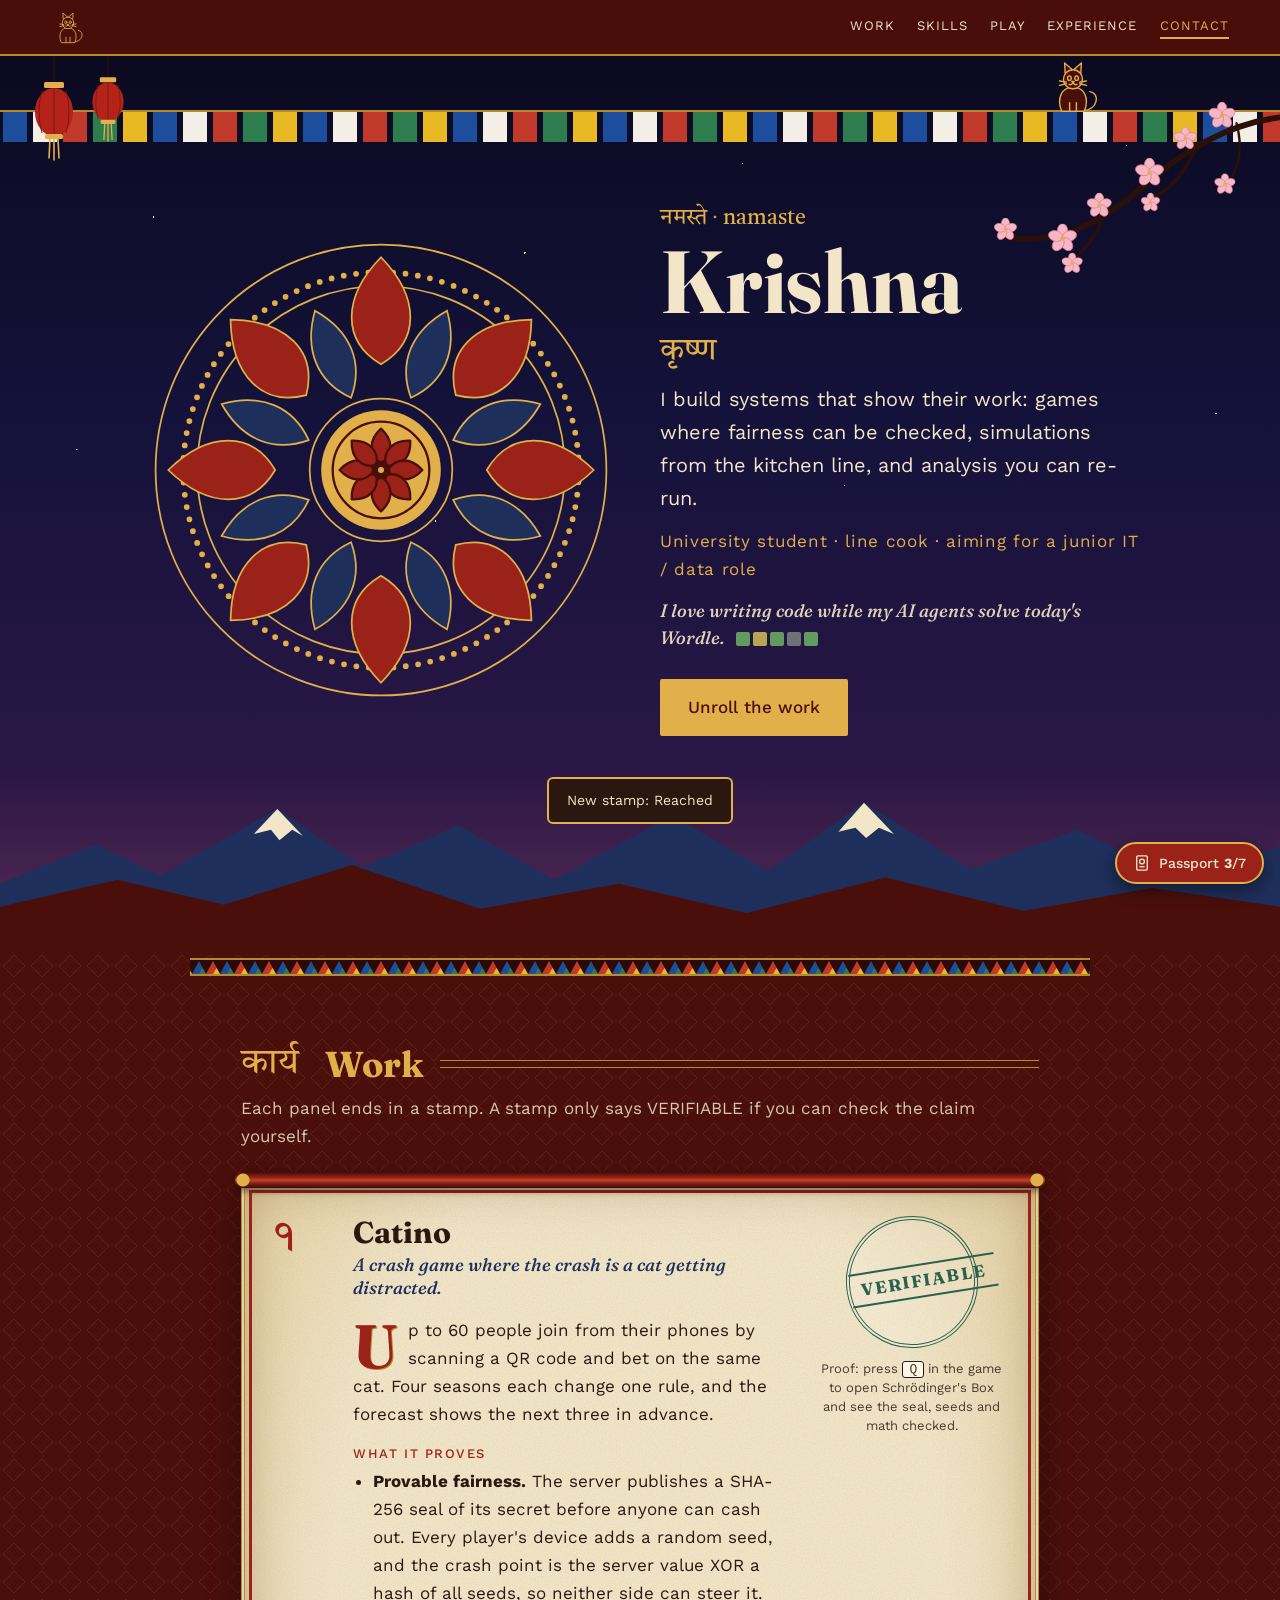
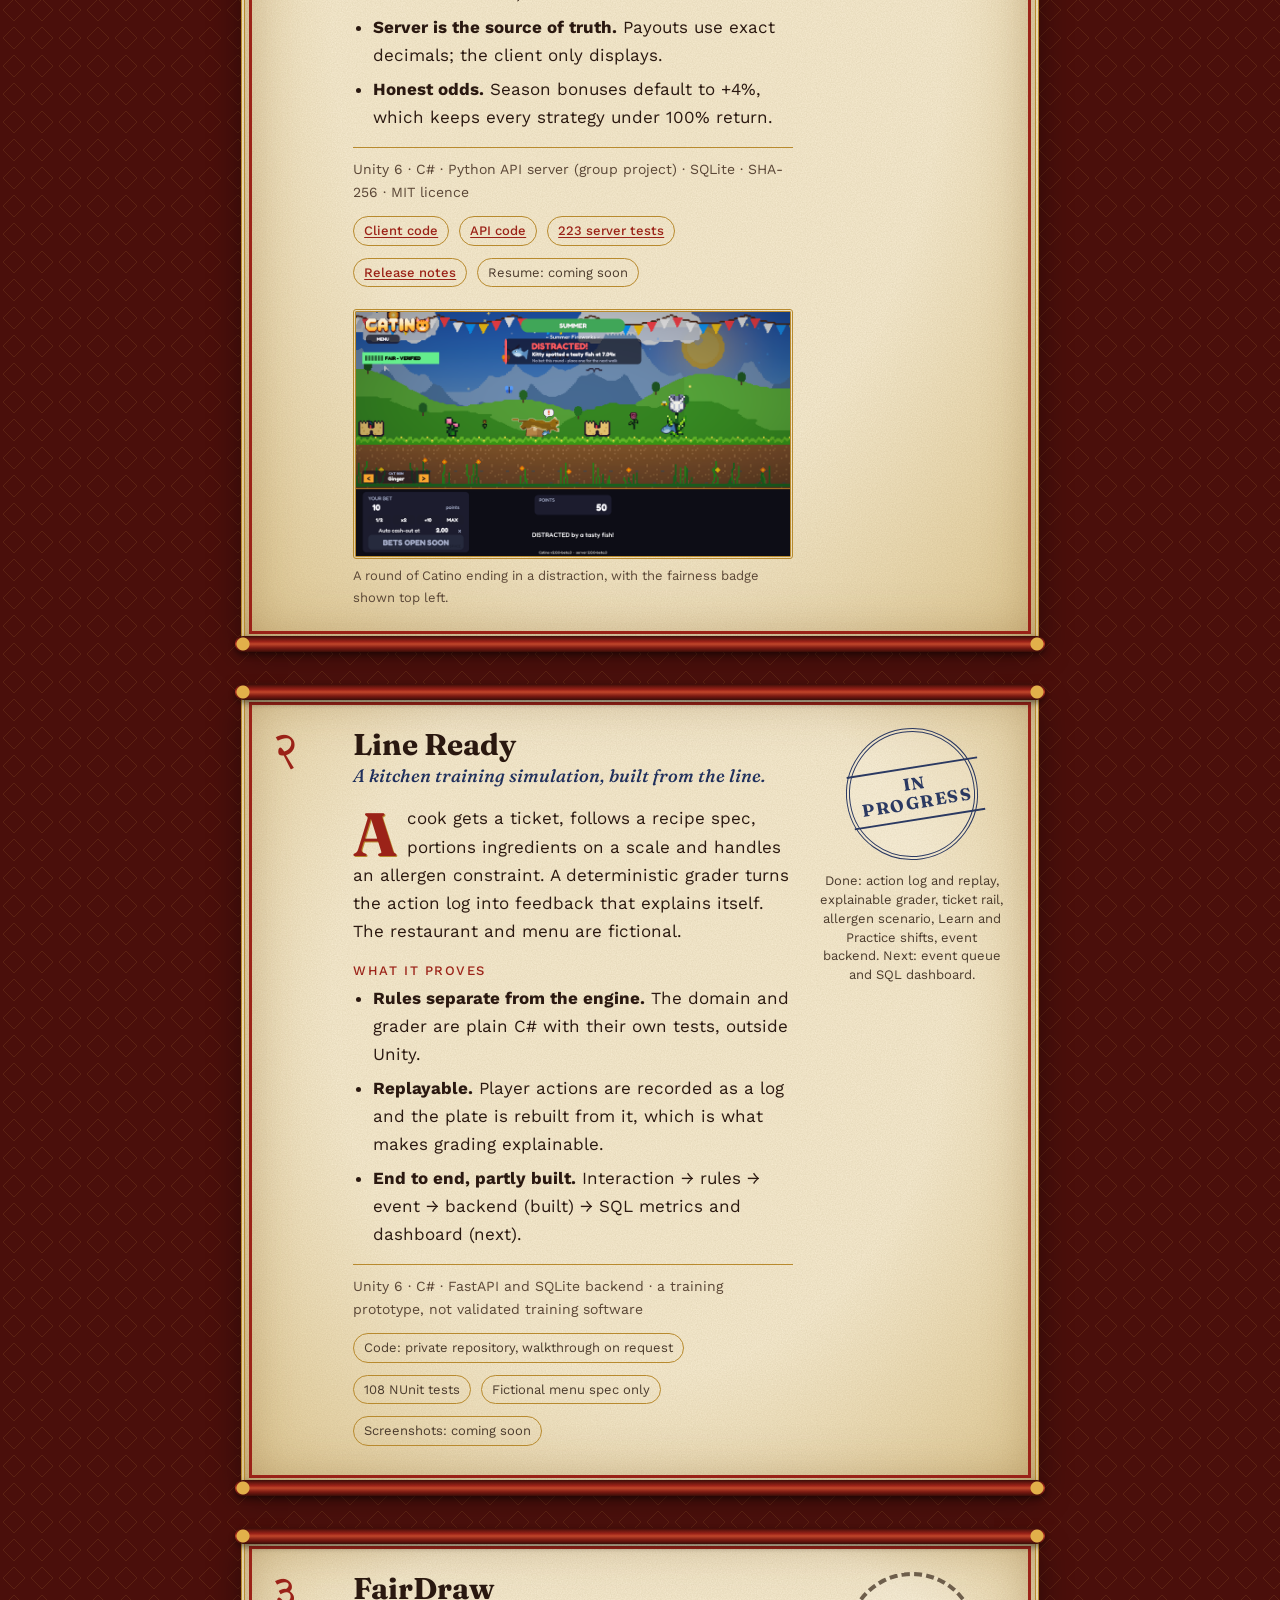
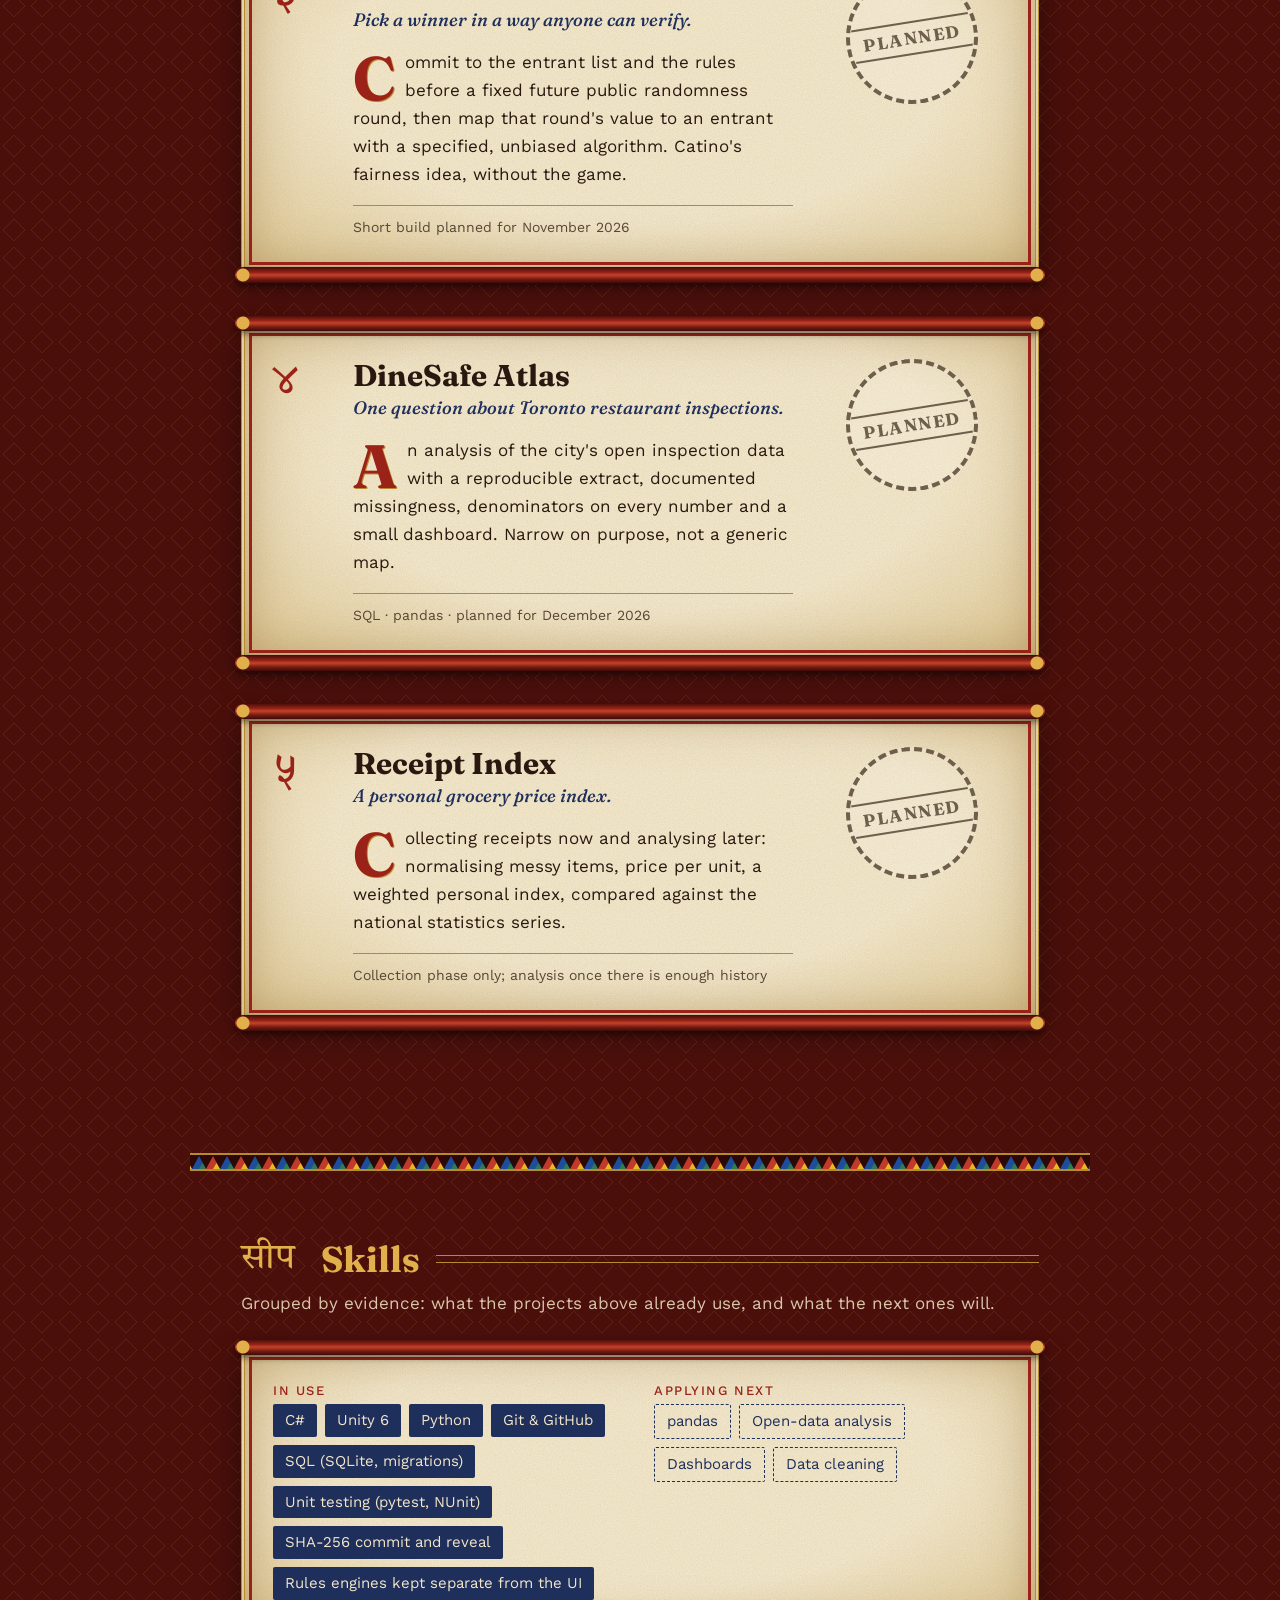
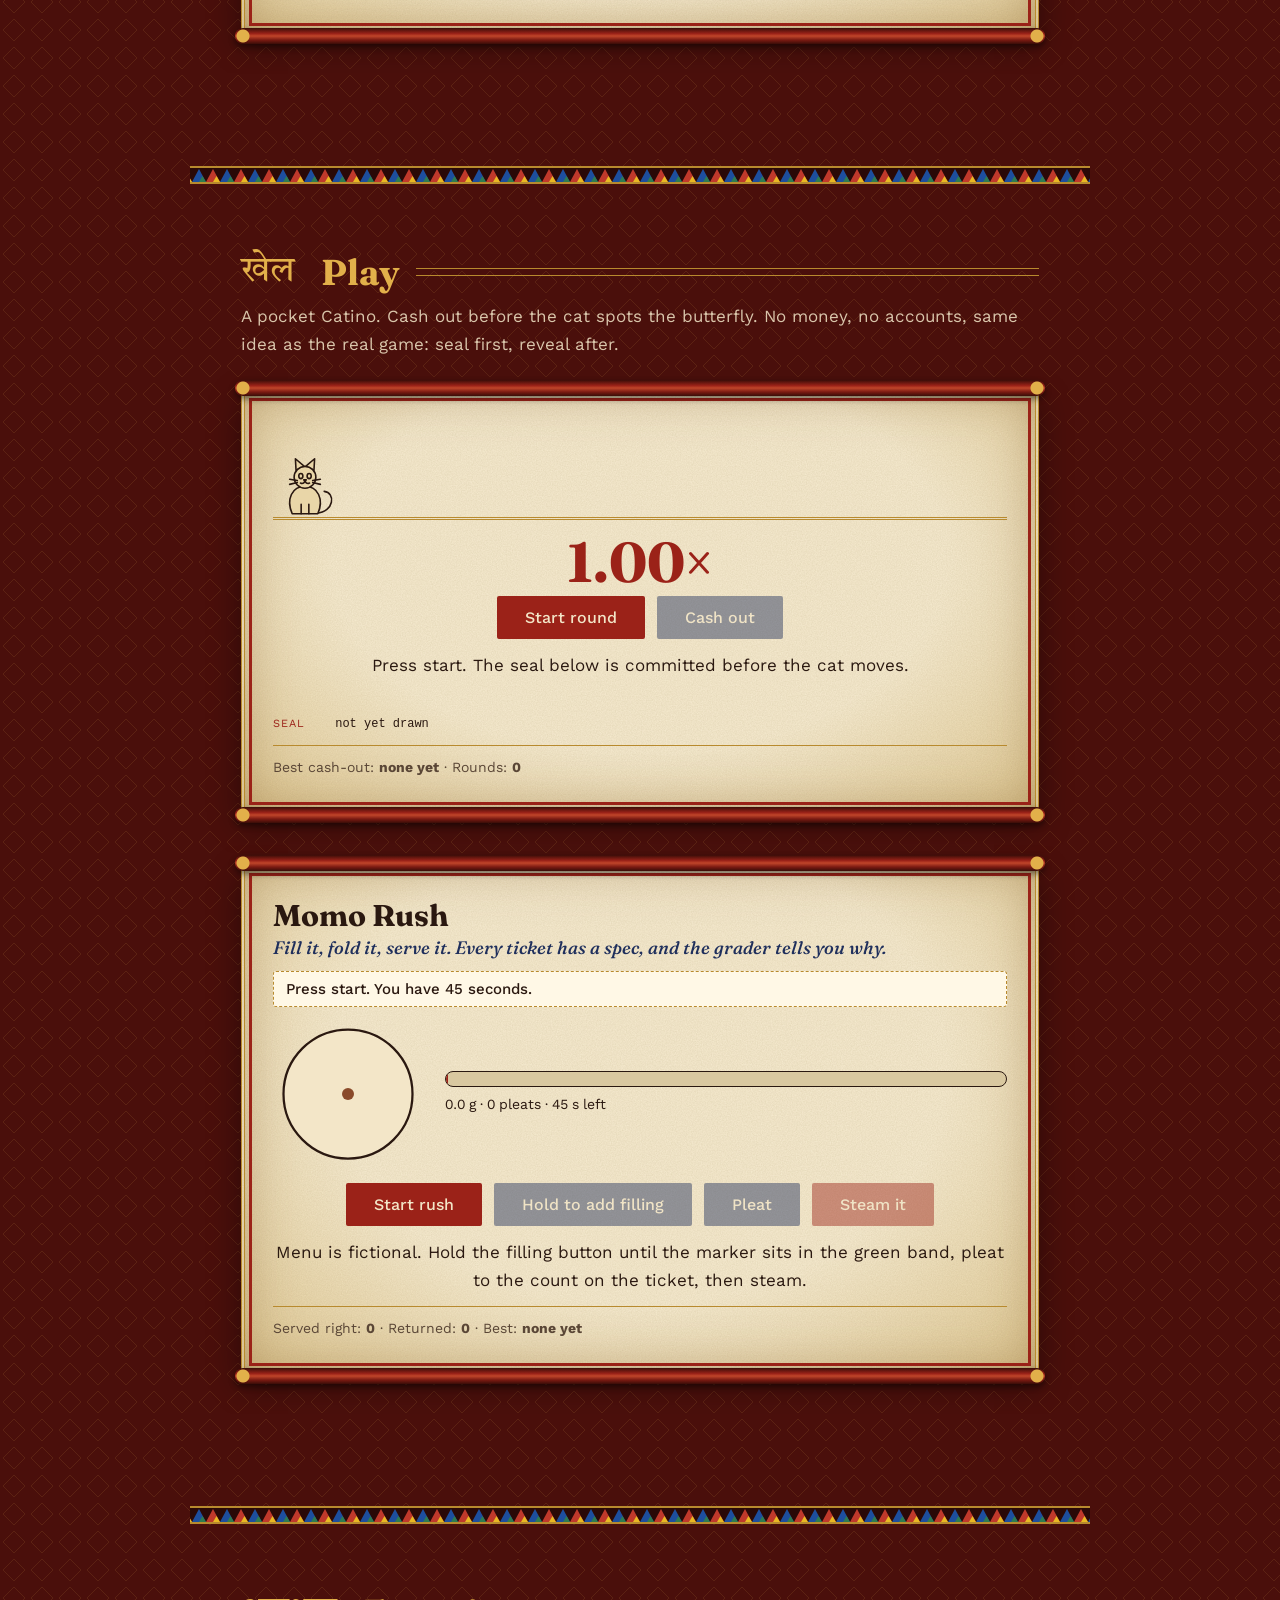
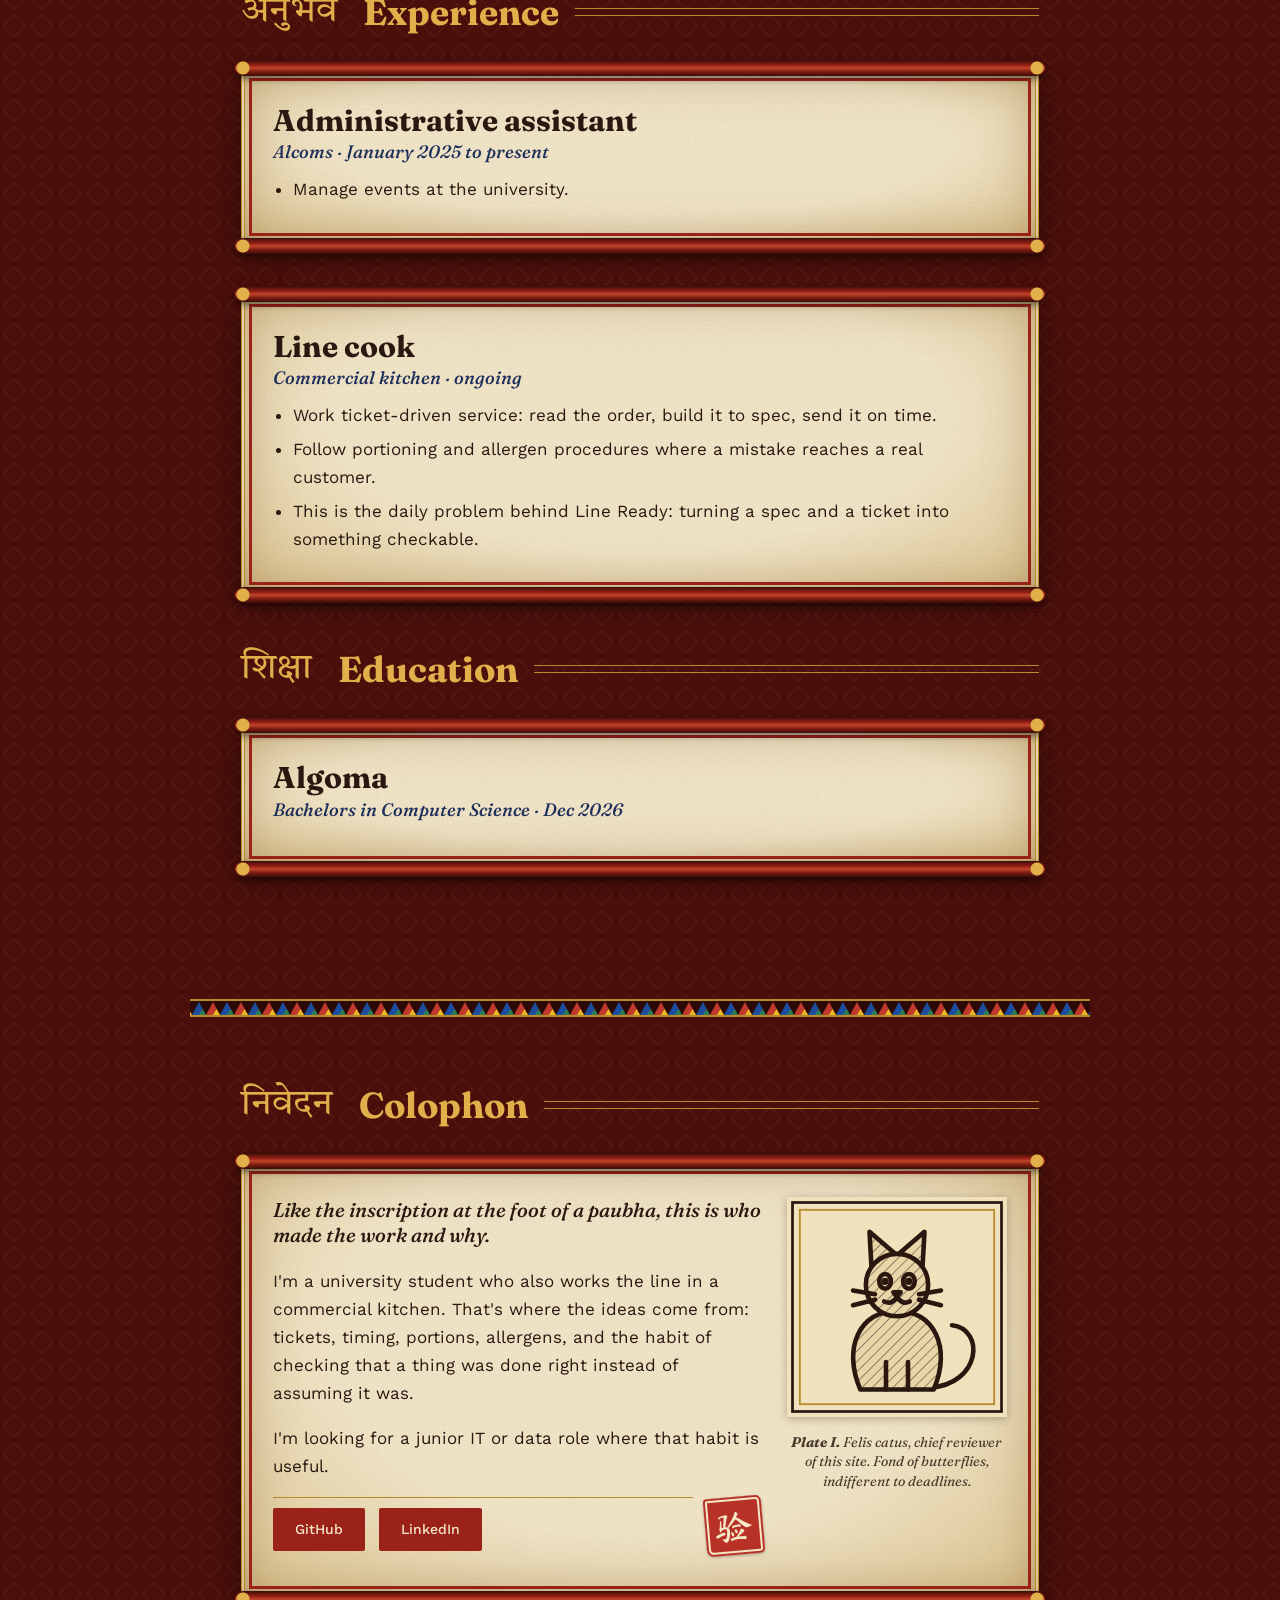
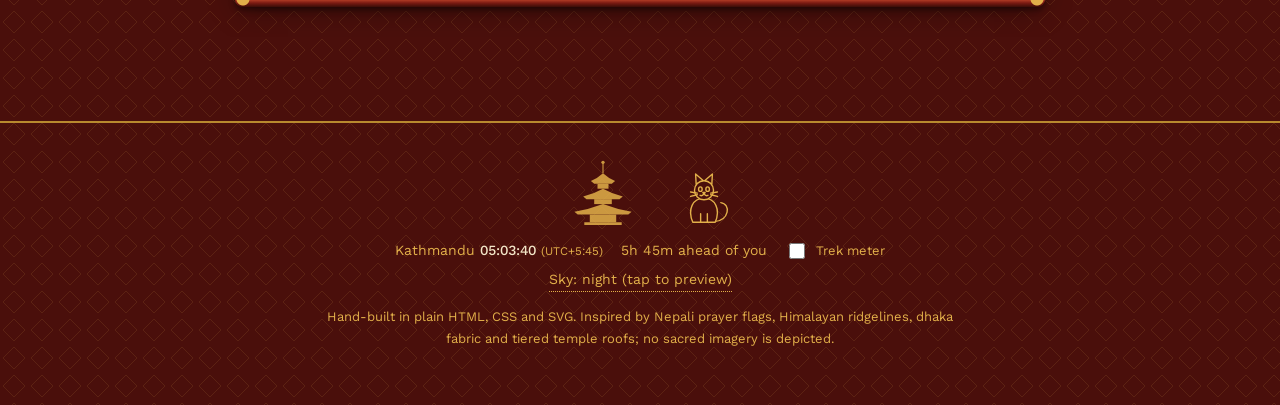
==== commit e9d574c3: "Make the passport visa need any five of the seven stamps, so a visitor who cannot find one is not st" ====
--- a/index.html
+++ b/index.html
@@ -13,7 +13,7 @@
   <meta property="og:image:alt" content="Krishna: a mandala and prayer flags above the words systems that show their work">
   <meta name="twitter:card" content="summary_large_image">
   <meta name="theme-color" content="#4a0f0b">
-  <link rel="icon" href="data:image/svg+xml,%3Csvg xmlns='http://www.w3.org/2000/svg' viewBox='0 0 64 64'%3E%3Ccircle cx='32' cy='32' r='32' fill='%239b2218'/%3E%3Ctext x='32' y='46' font-size='40' text-anchor='middle' fill='%23e2b04a'%3E%E0%A4%95%3C/text%3E%3C/svg%3E">
+  <link rel="icon" href="data:image/svg+xml,%3Csvg xmlns='http://www.w3.org/2000/svg' viewBox='0 0 64 64'%3E%3Ccircle cx='32' cy='32' r='32' fill='%239b2218'/%3E%3Cpath d='M17 30L16 12L29 22ZM47 30L48 12L35 22Z' fill='%23e2b04a'/%3E%3Ccircle cx='32' cy='37' r='17' fill='%23e2b04a'/%3E%3Ccircle cx='25.5' cy='34' r='2.6' fill='%234a0f0b'/%3E%3Ccircle cx='38.5' cy='34' r='2.6' fill='%234a0f0b'/%3E%3Cpath d='M29 43Q32 46 35 43' fill='none' stroke='%234a0f0b' stroke-width='2' stroke-linecap='round'/%3E%3C/svg%3E">
   <link rel="preconnect" href="https://fonts.googleapis.com">
   <link rel="preconnect" href="https://fonts.gstatic.com" crossorigin>
   <link href="https://fonts.googleapis.com/css2?family=Fraunces:opsz,wght@9..144,500;9..144,700&family=Tiro+Devanagari+Hindi&family=Work+Sans:wght@400;500&display=swap" rel="stylesheet">
@@ -478,12 +478,12 @@
   <button class="pp-close" id="pp-close" type="button" aria-label="Close passport">&times;</button>
   <p class="pp-kicker">राहदानी</p>
   <h2 id="pp-title" tabindex="-1">Passport</h2>
-  <p class="pp-sub">Stamps are earned by exploring this site. They are saved only in your browser.</p>
+  <p class="pp-sub">Collect any 5 stamps by exploring this site to get your visa. They are saved only in your browser.</p>
   <ul class="pp-grid" id="pp-grid"></ul>
   <label class="opt"><input type="checkbox" id="opt-trek"> Show the altitude trek meter</label>
   <div class="pp-visa" id="pp-visa" hidden>
     <span class="big">Visa approved</span>
-    <p>You explored the whole portfolio. Let's talk.</p>
+    <p>You explored plenty of the portfolio. Let's talk.</p>
     <p class="links"><a href="#colophon" id="pp-contact">Go to contact</a></p>
   </div>
 </aside>
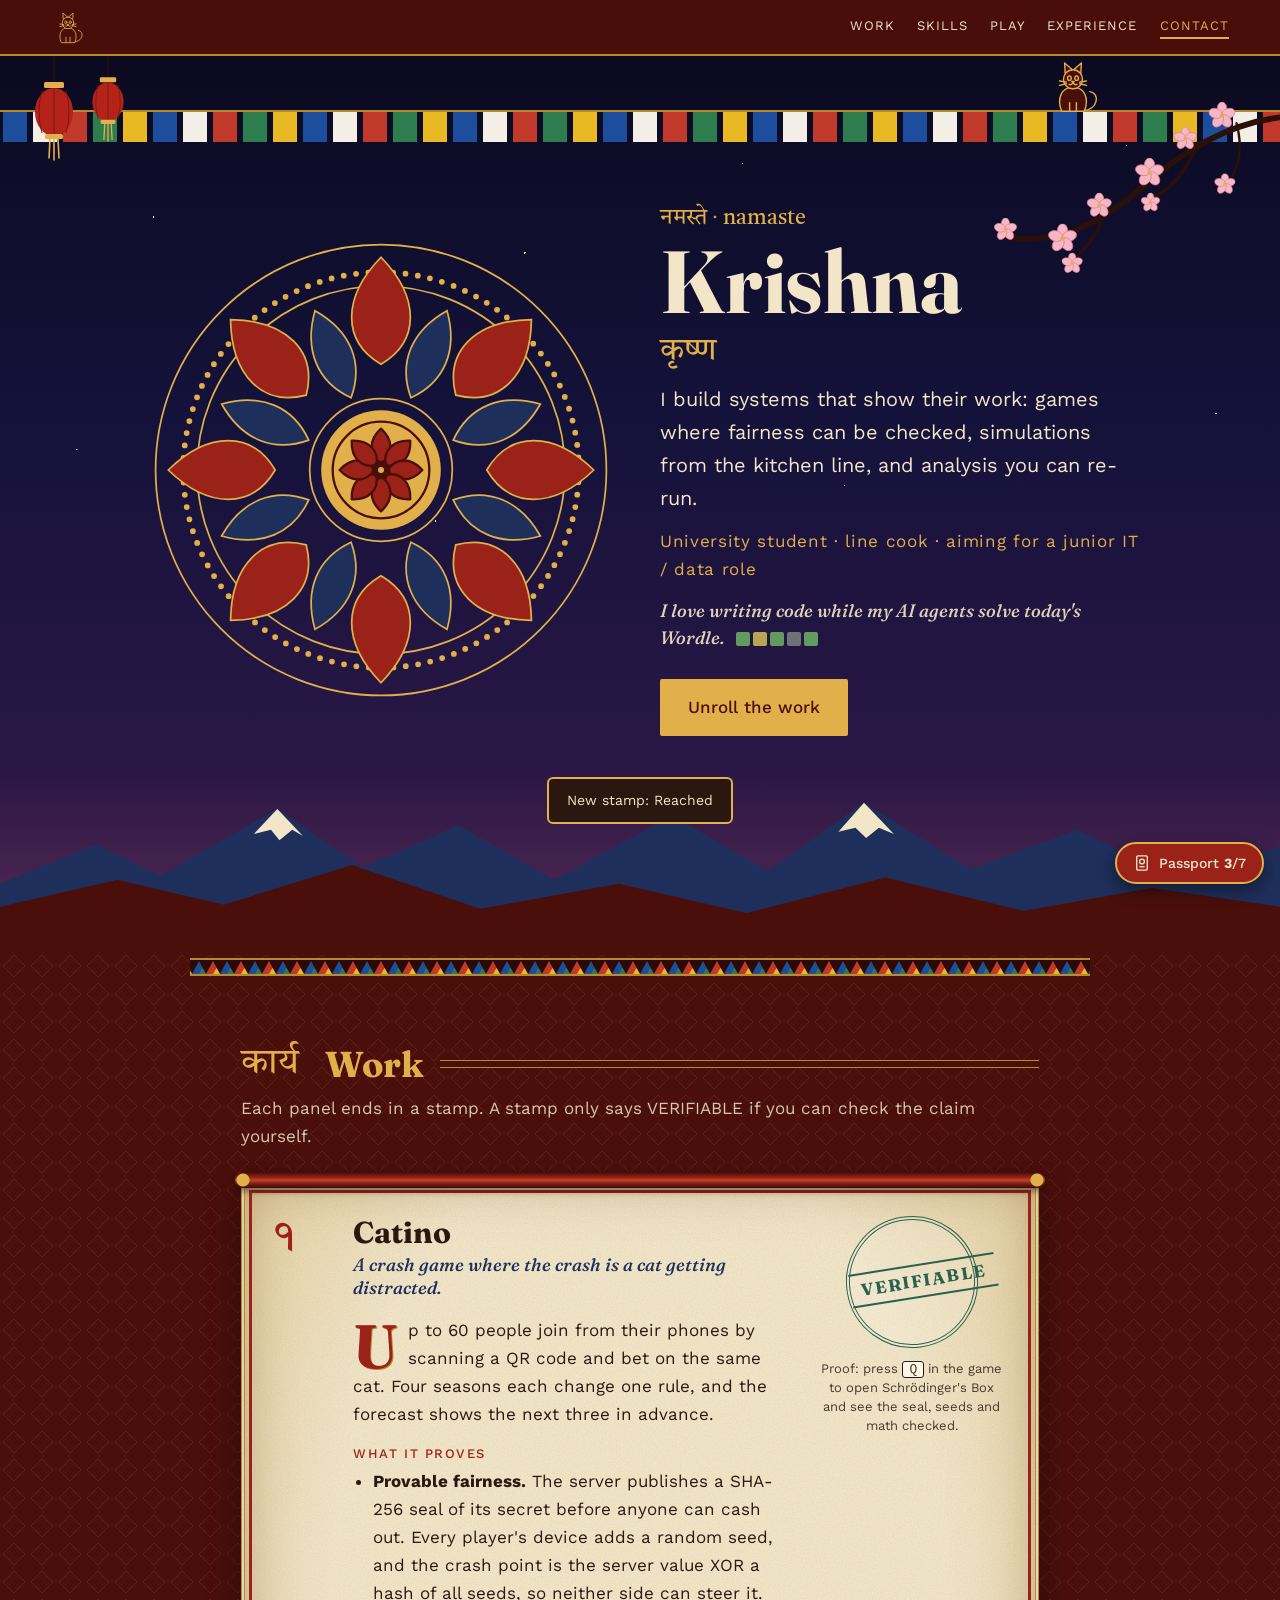
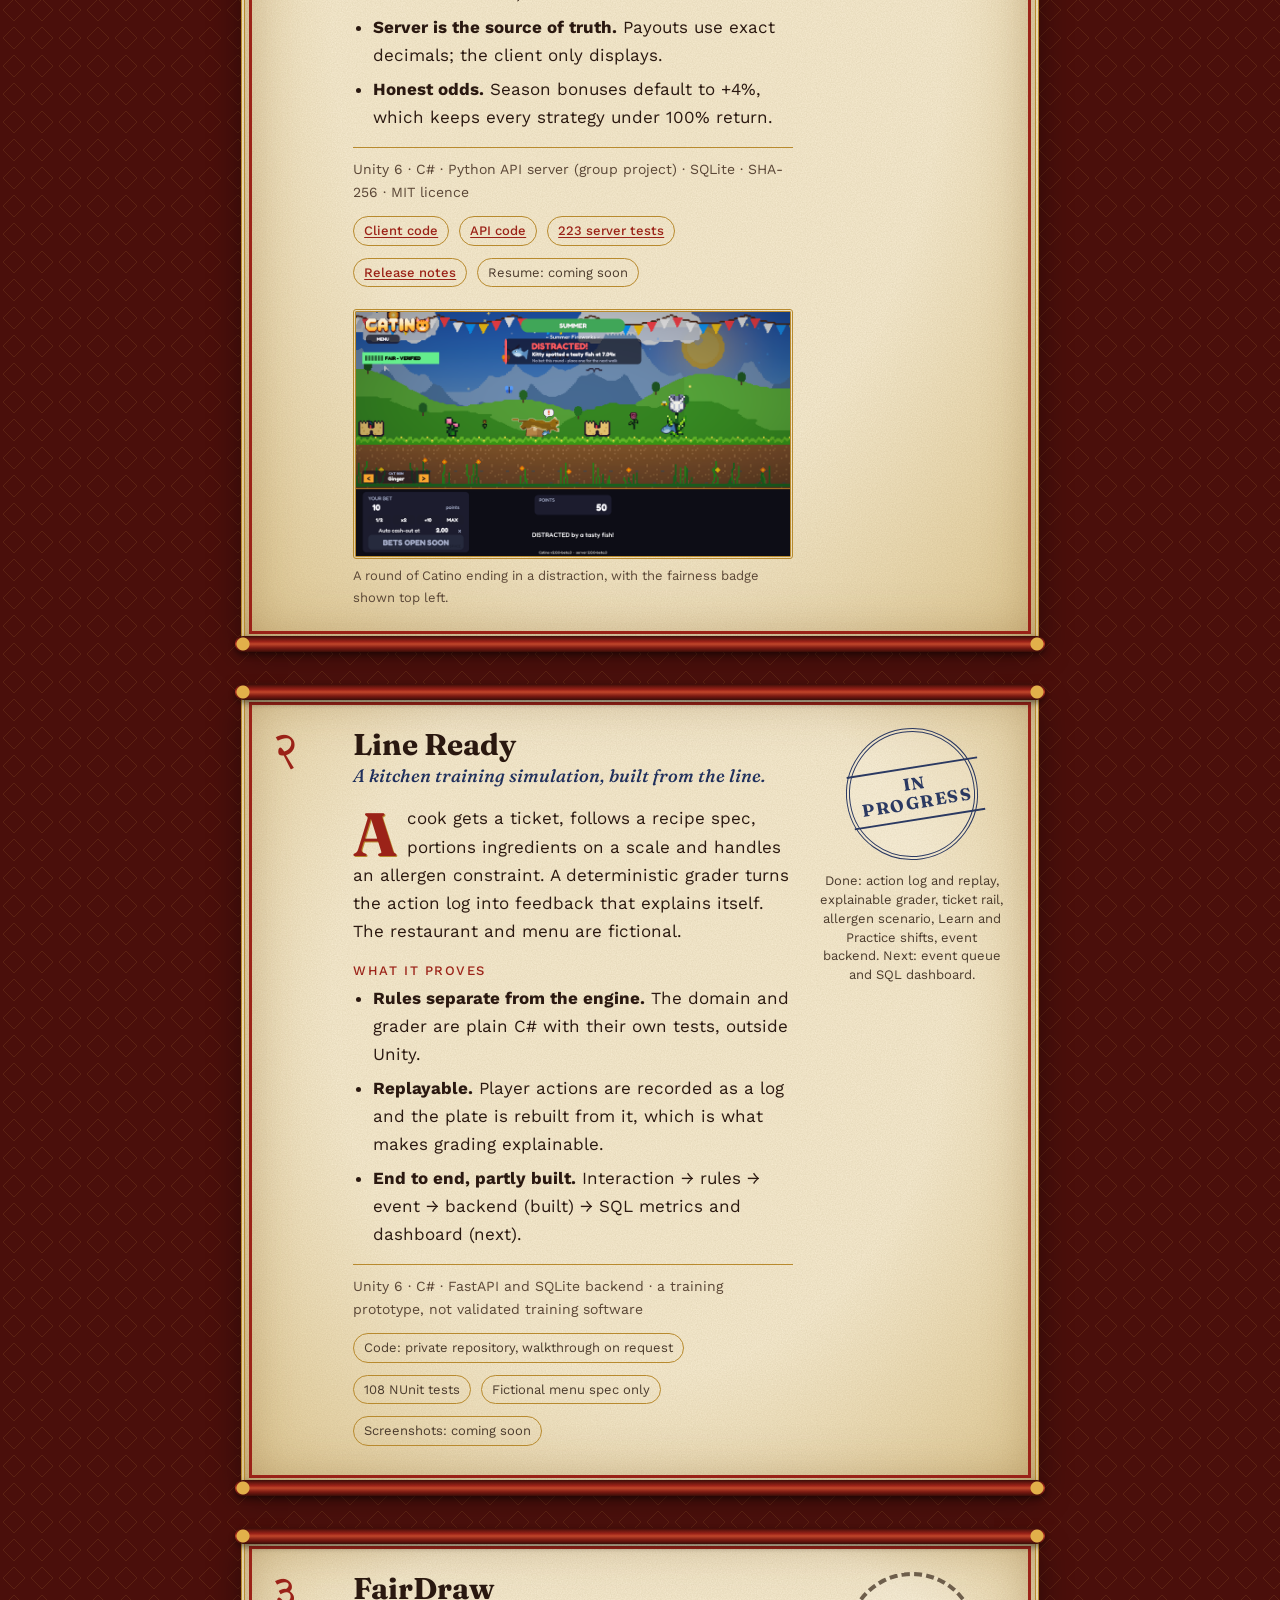
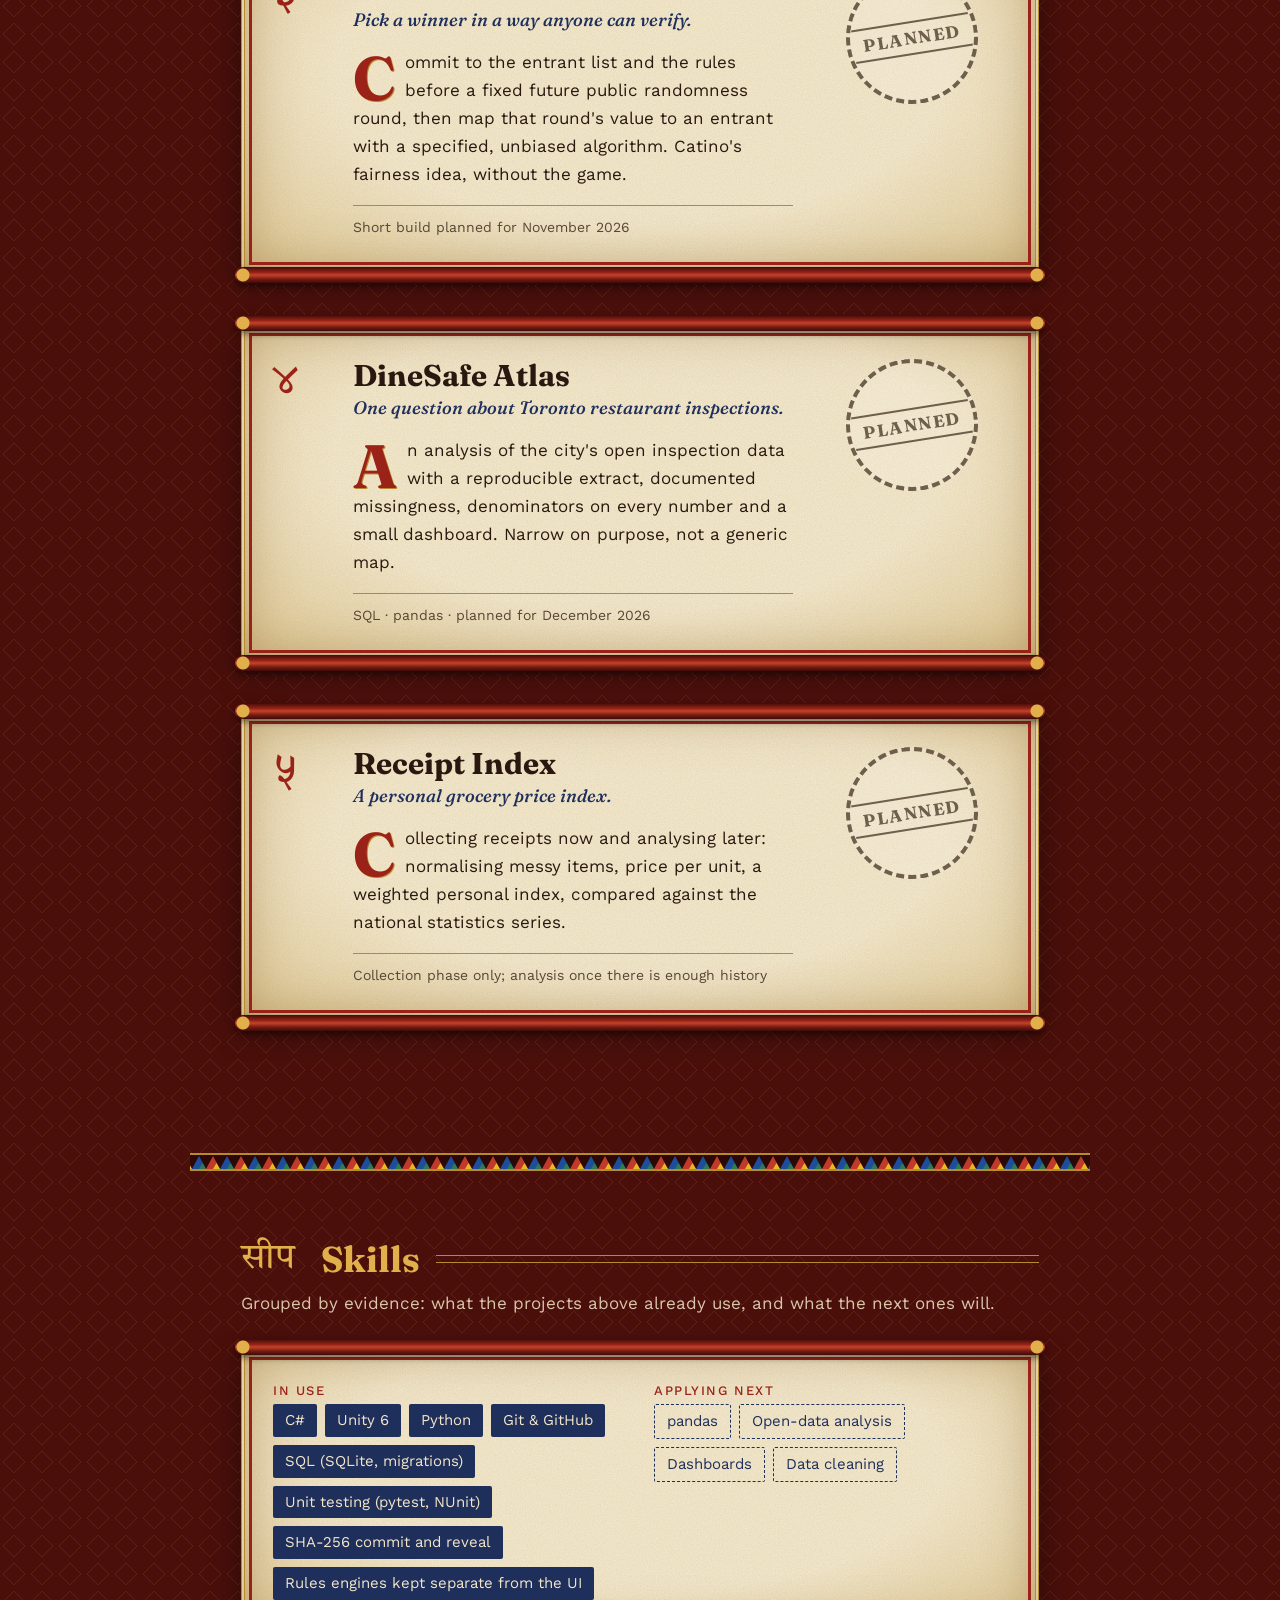
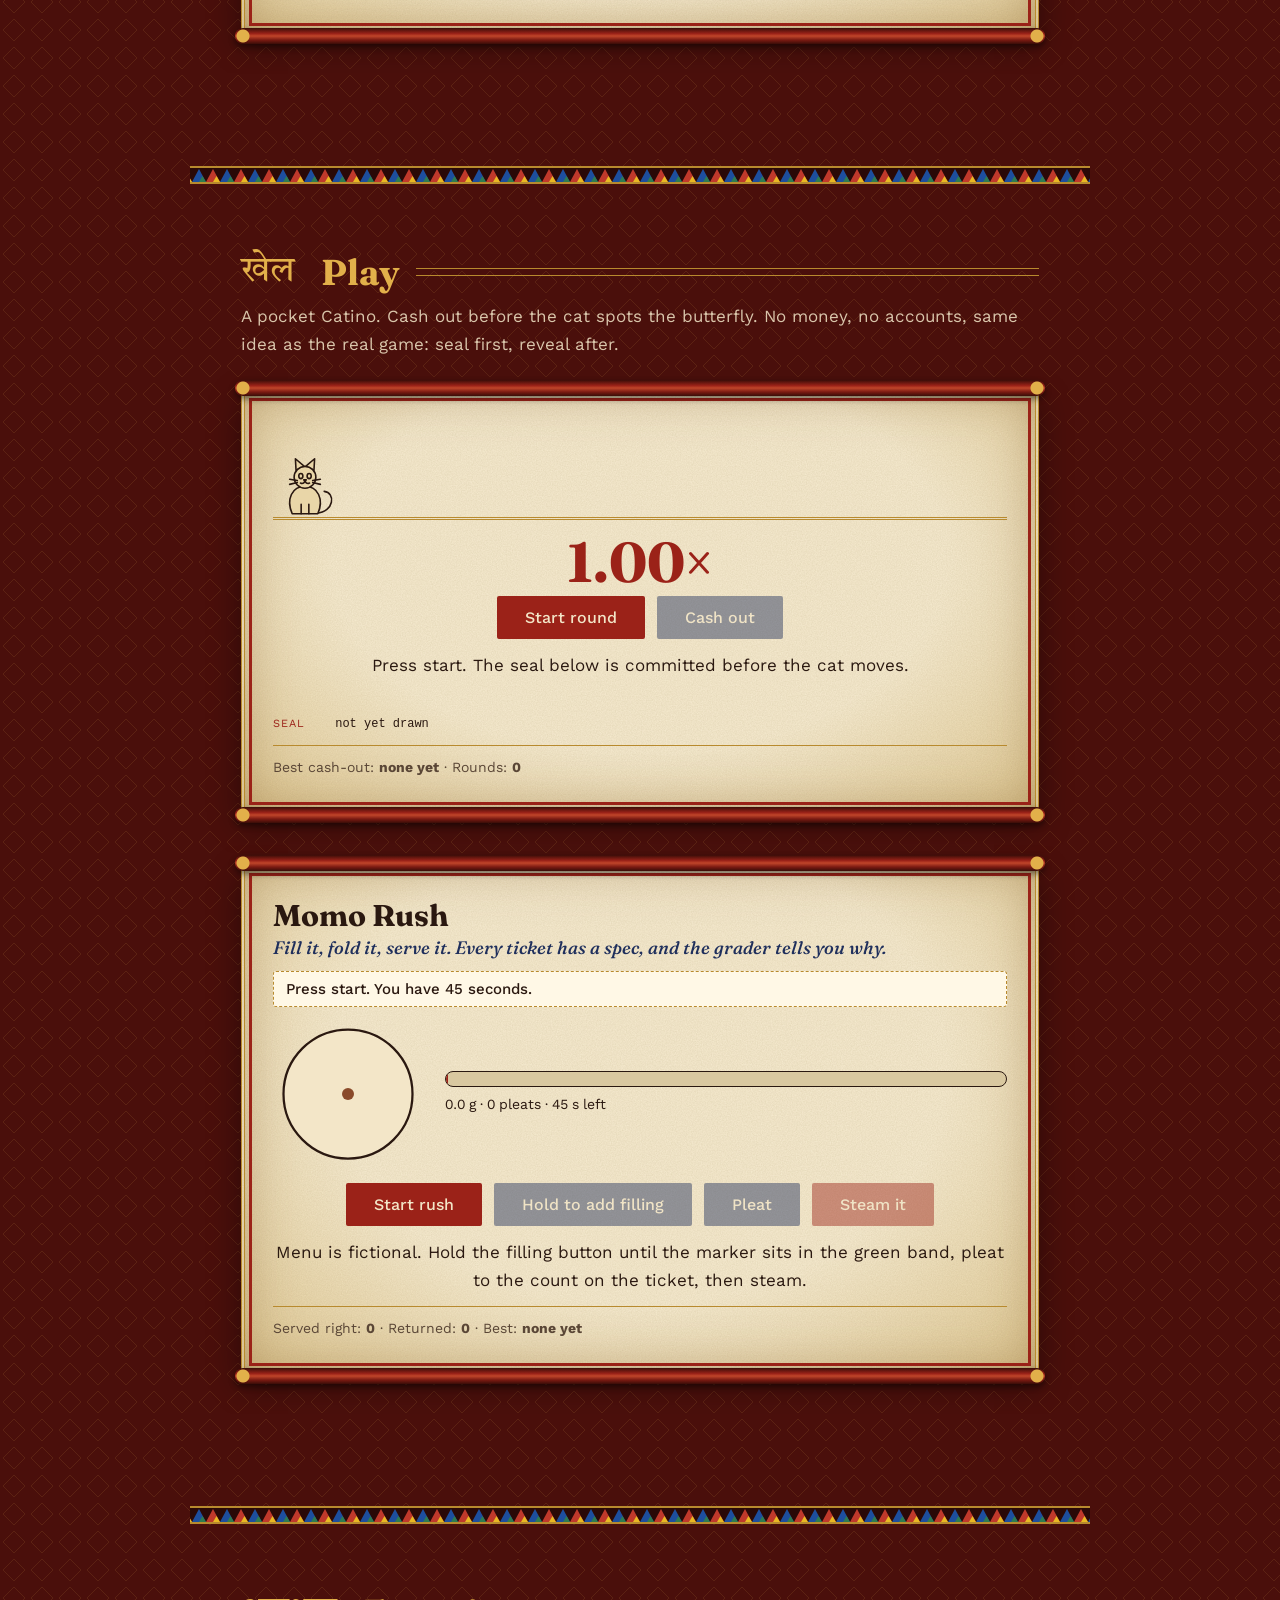
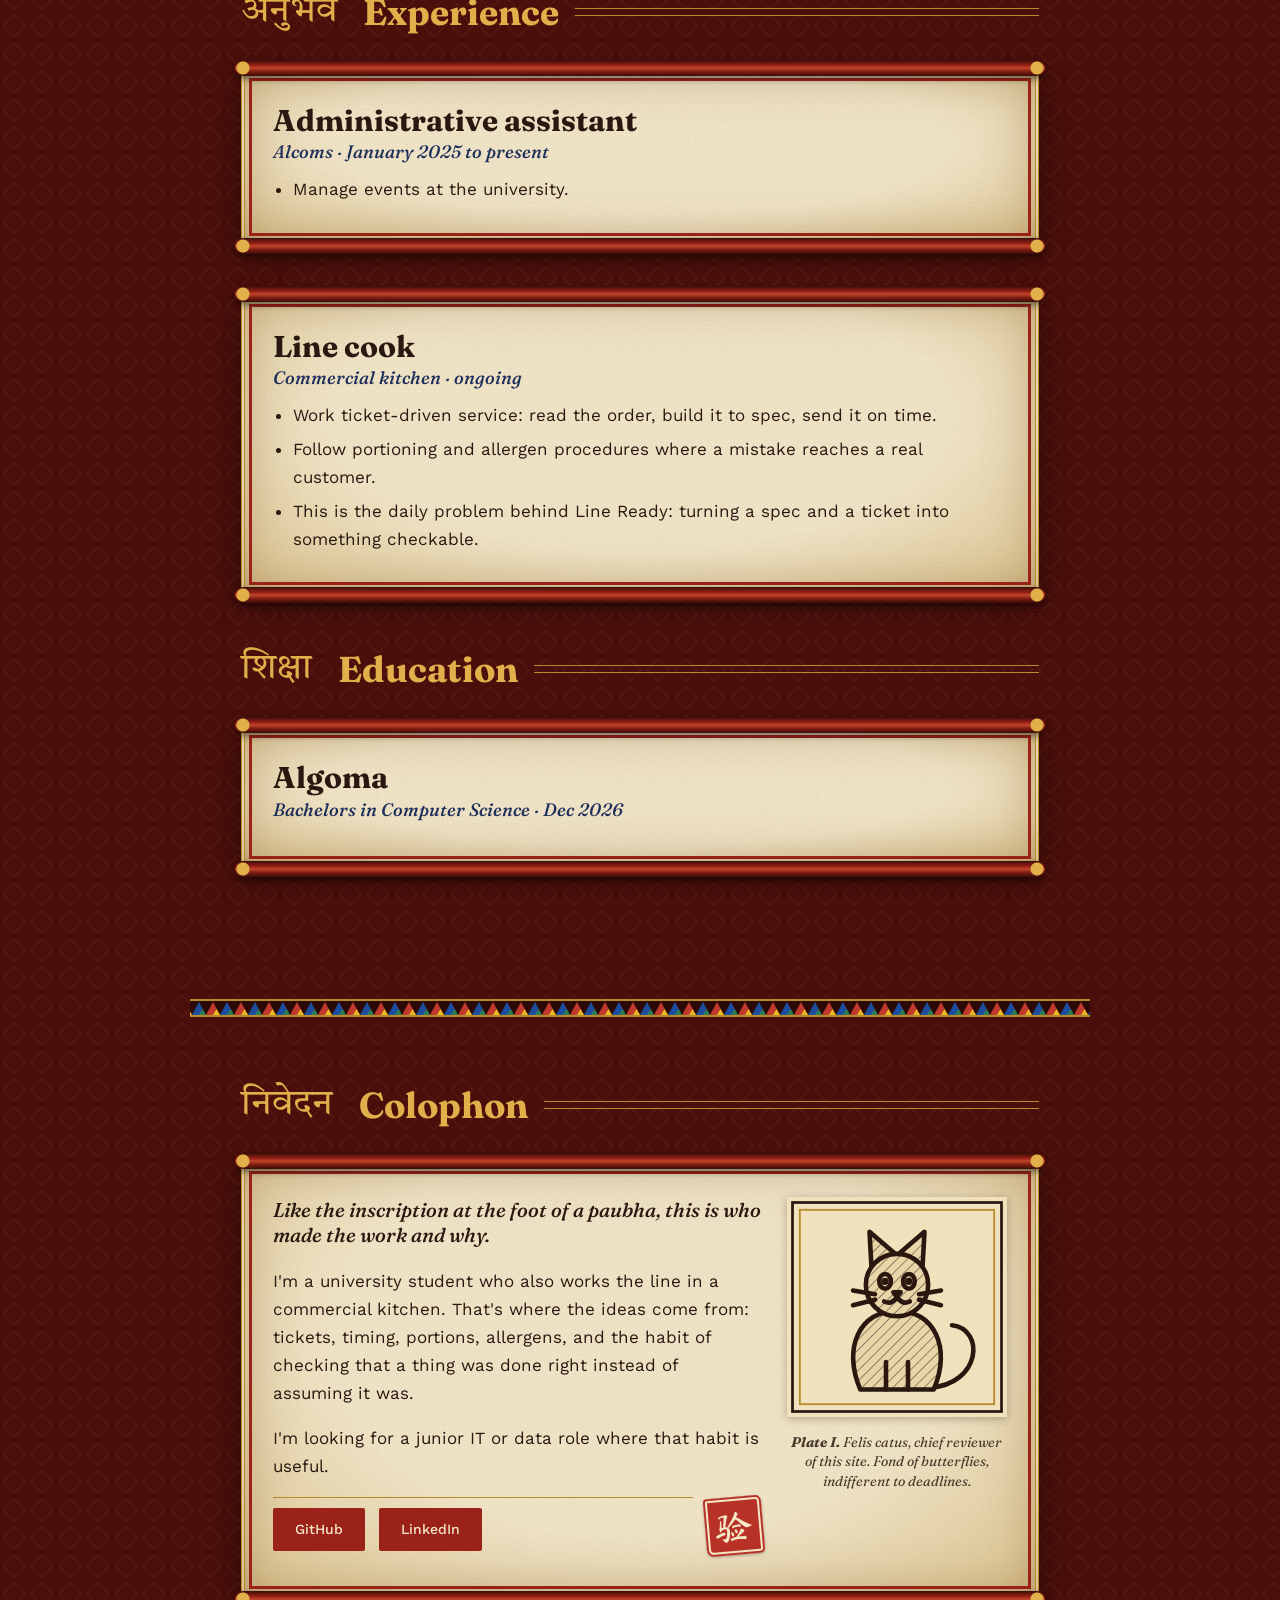
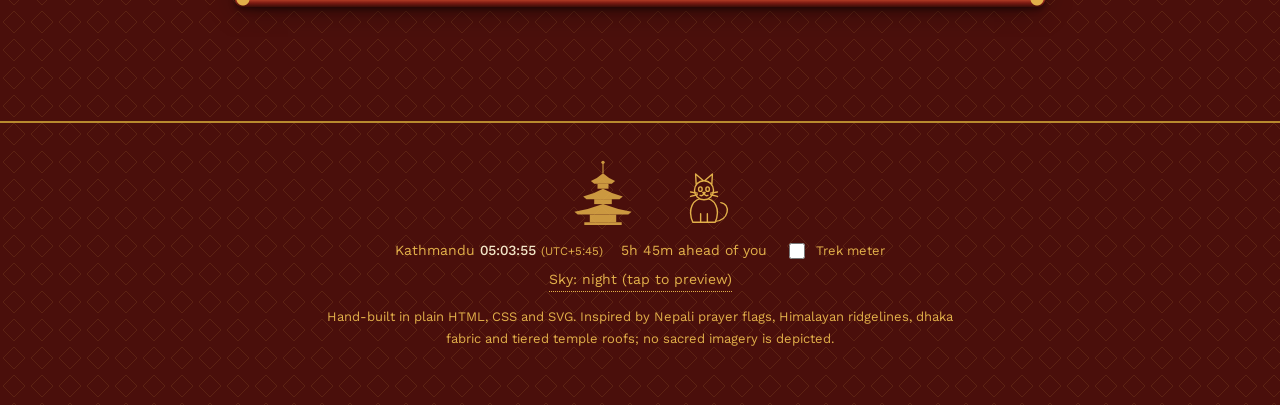
==== commit 98d8235a: "Swap the favicon for a small gold cat now that the Devanagari letter is gone from the page, and let " ====
--- a/index.html
+++ b/index.html
@@ -478,12 +478,12 @@
   <button class="pp-close" id="pp-close" type="button" aria-label="Close passport">&times;</button>
   <p class="pp-kicker">राहदानी</p>
   <h2 id="pp-title" tabindex="-1">Passport</h2>
-  <p class="pp-sub">Collect any 5 stamps by exploring this site to get your visa. They are saved only in your browser.</p>
+  <p class="pp-sub">Stamps are earned by exploring this site. They are saved only in your browser.</p>
   <ul class="pp-grid" id="pp-grid"></ul>
   <label class="opt"><input type="checkbox" id="opt-trek"> Show the altitude trek meter</label>
   <div class="pp-visa" id="pp-visa" hidden>
     <span class="big">Visa approved</span>
-    <p>You explored plenty of the portfolio. Let's talk.</p>
+    <p>You explored the whole portfolio. Let's talk.</p>
     <p class="links"><a href="#colophon" id="pp-contact">Go to contact</a></p>
   </div>
 </aside>
--- a/styles.css
+++ b/styles.css
@@ -463,3 +463,8 @@
 .shot { margin: 16px 0 0; }
 .shot img { display: block; width: 100%; height: auto; border: 3px double var(--gold-dim); border-radius: 3px; }
 .shot figcaption { margin-top: 6px; font-size: 13px; color: #5a4636; }
+
+/* at night the cat on the flags sleeps: it breathes slowly and stops asking for pets */
+.on-string.asleep { animation: breathe 4s ease-in-out infinite; }
+@keyframes breathe { 50% { transform: scale(1.05, 1.03); } }
+@media (prefers-reduced-motion: reduce) { .on-string.asleep { animation: none; } }
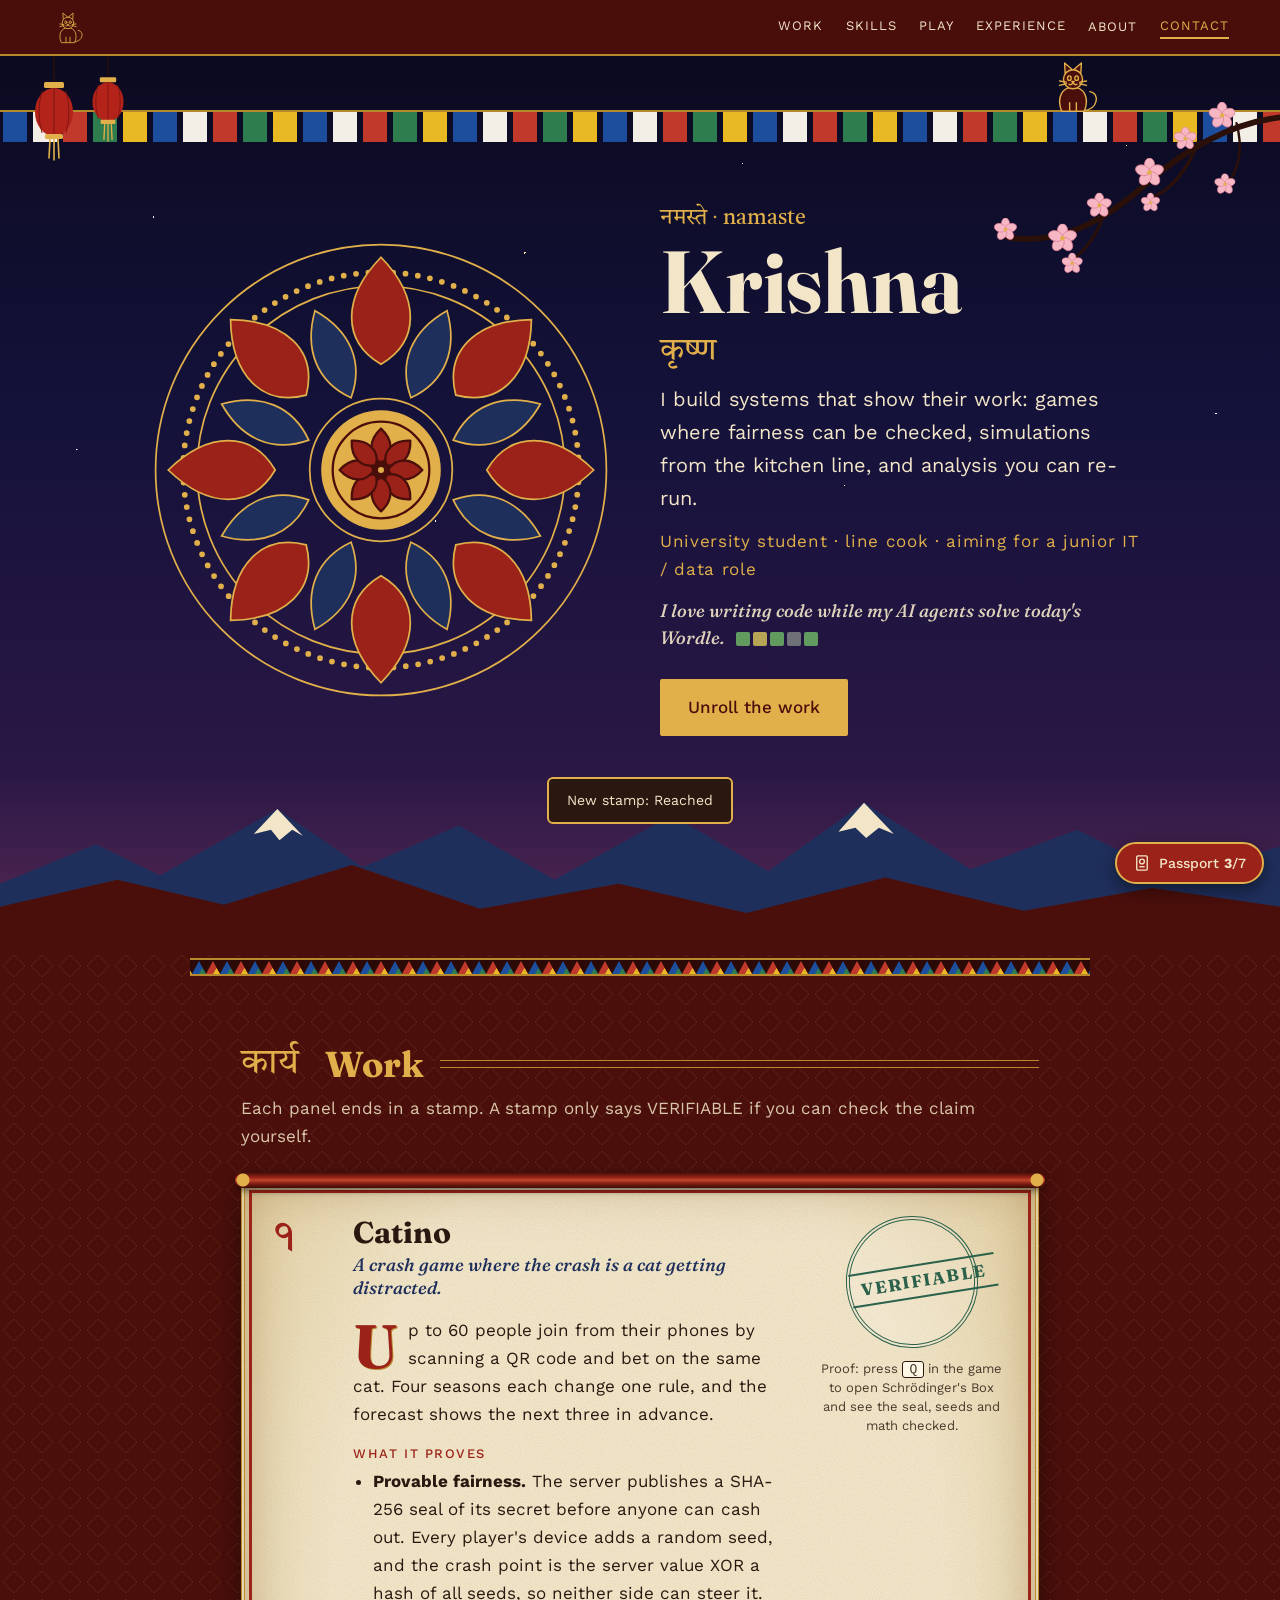
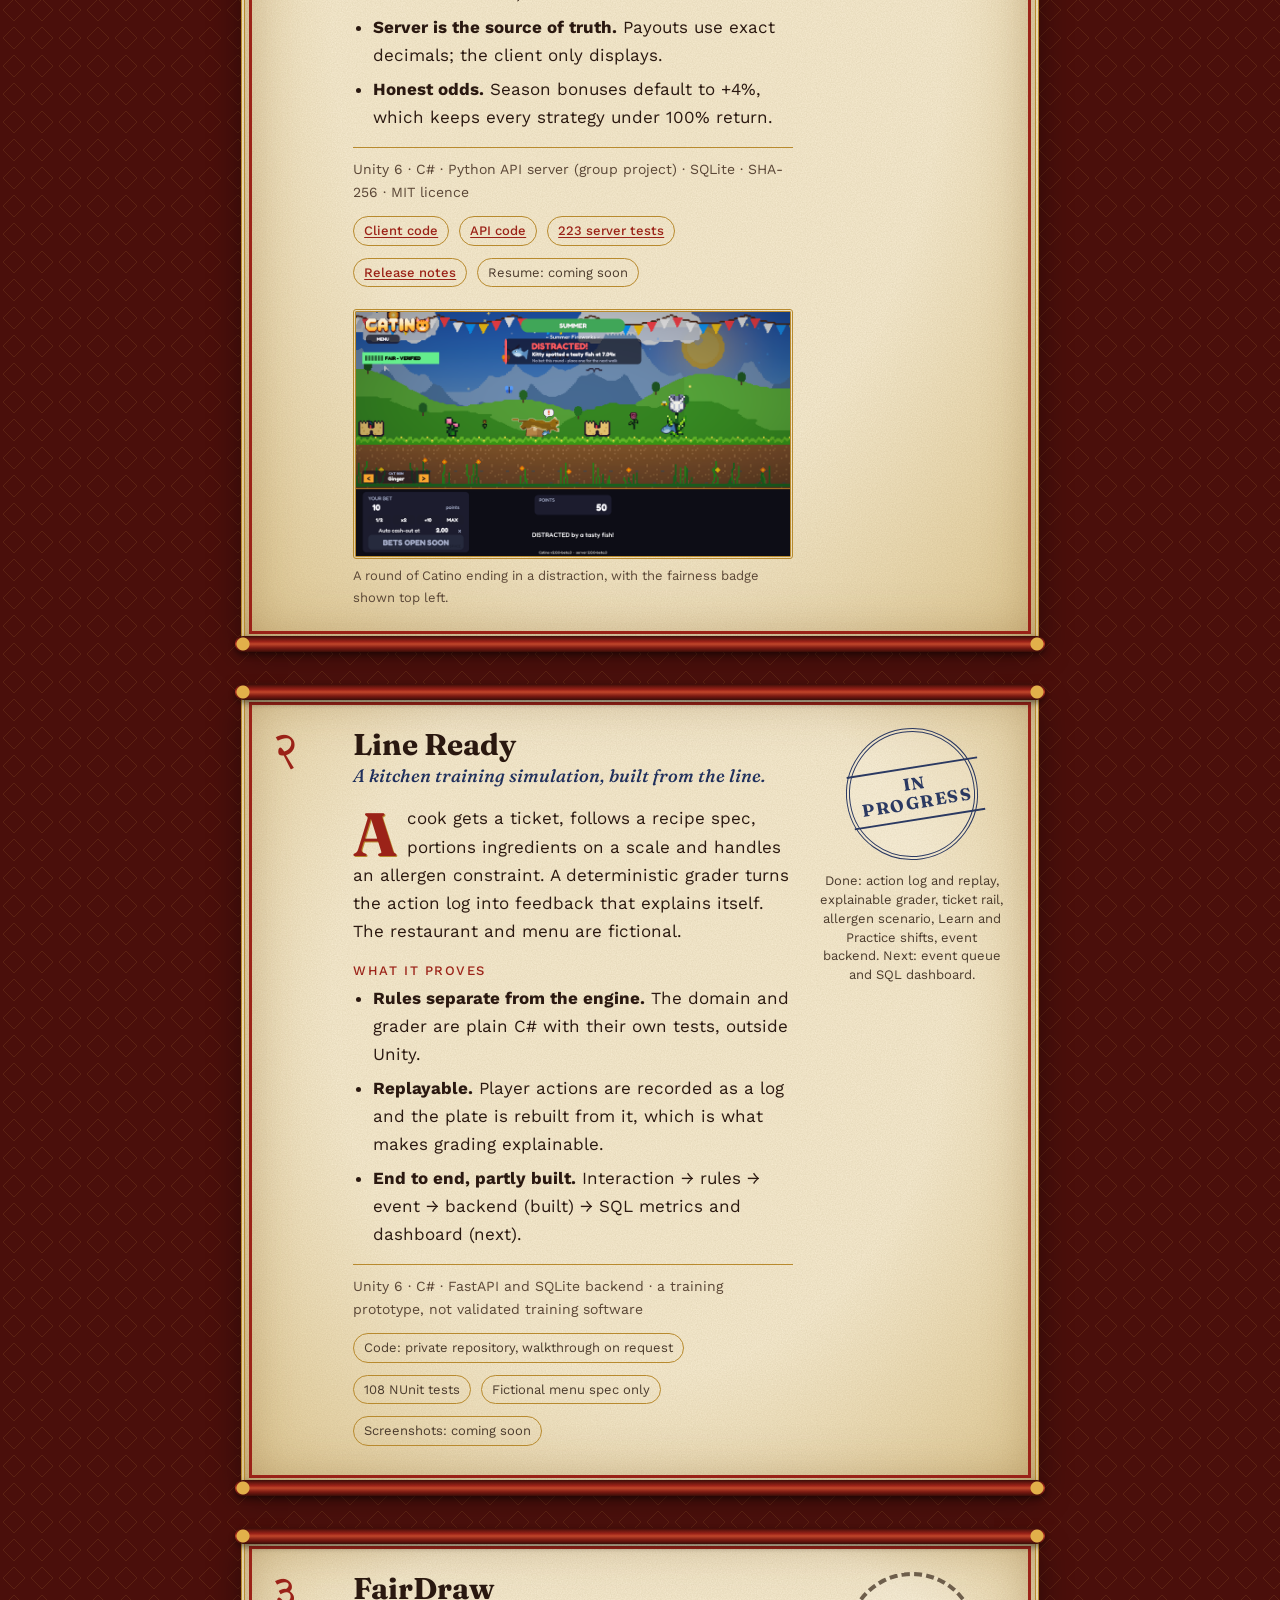
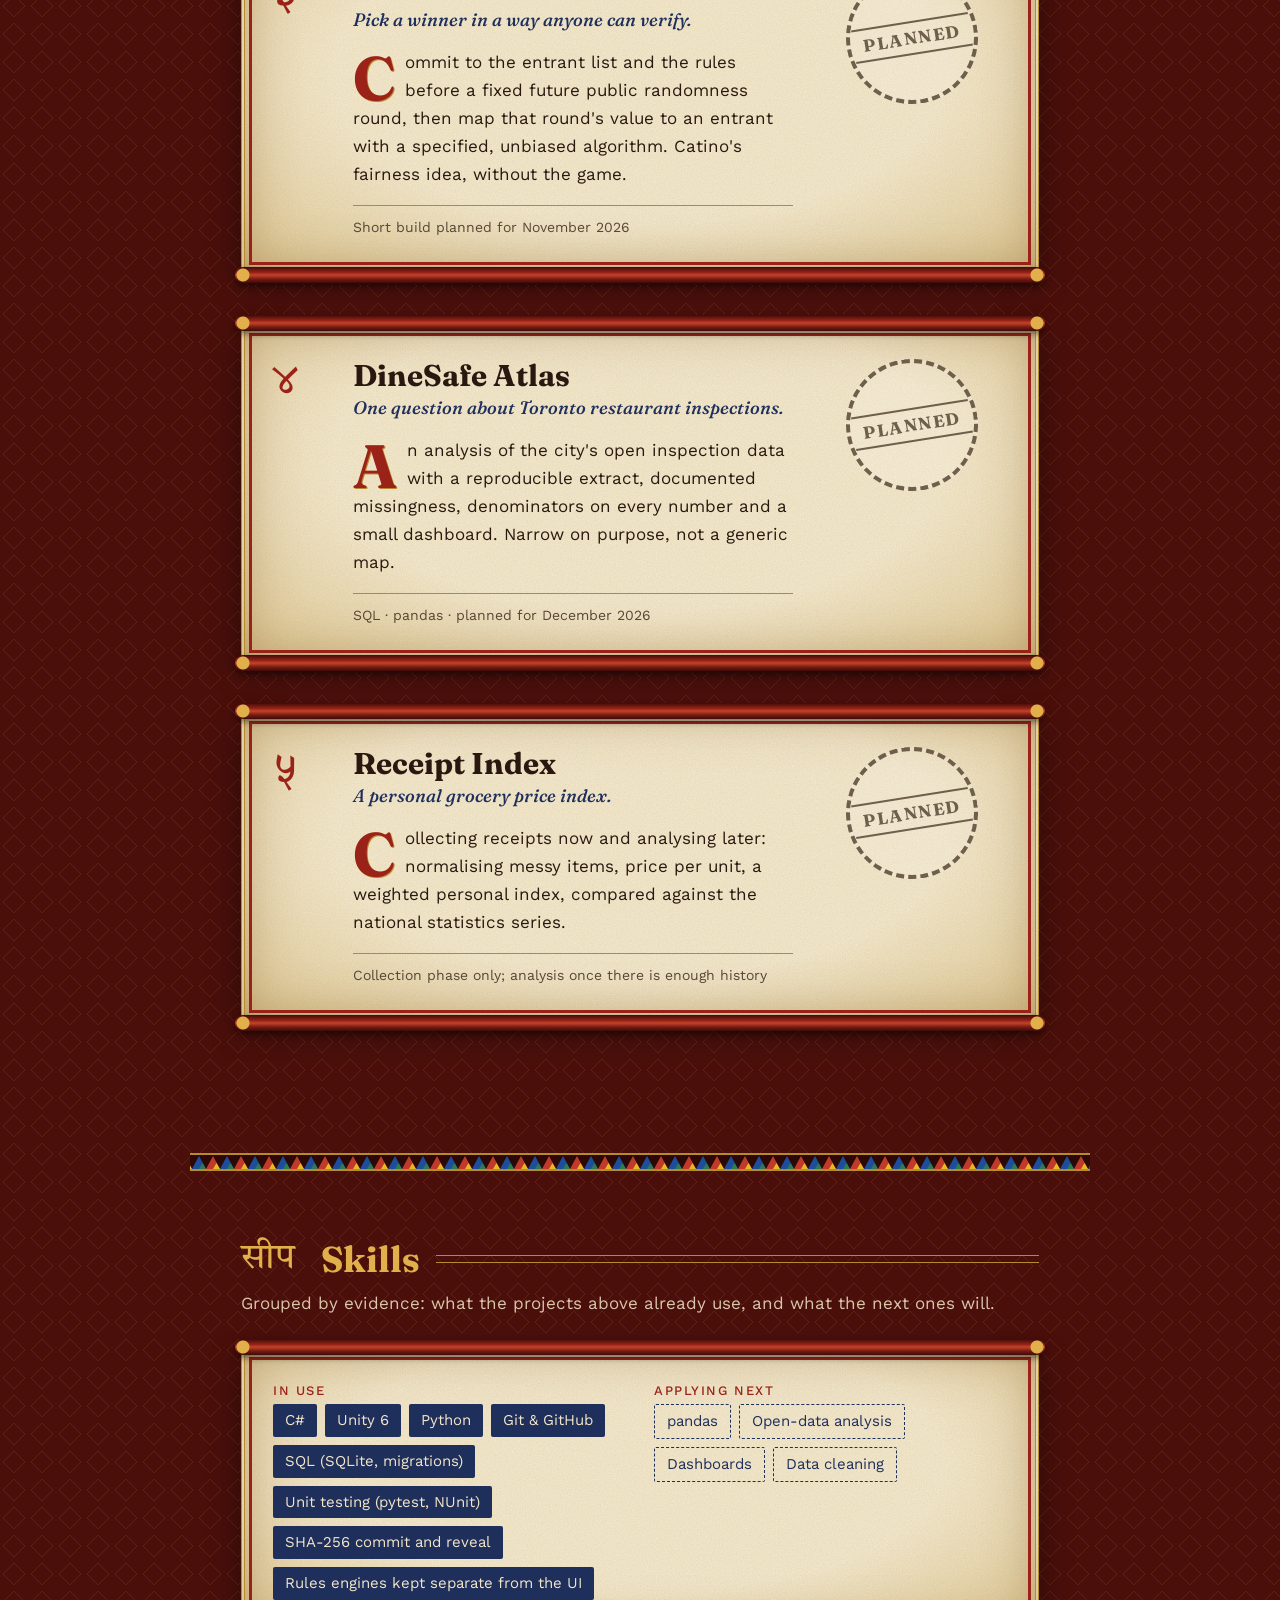
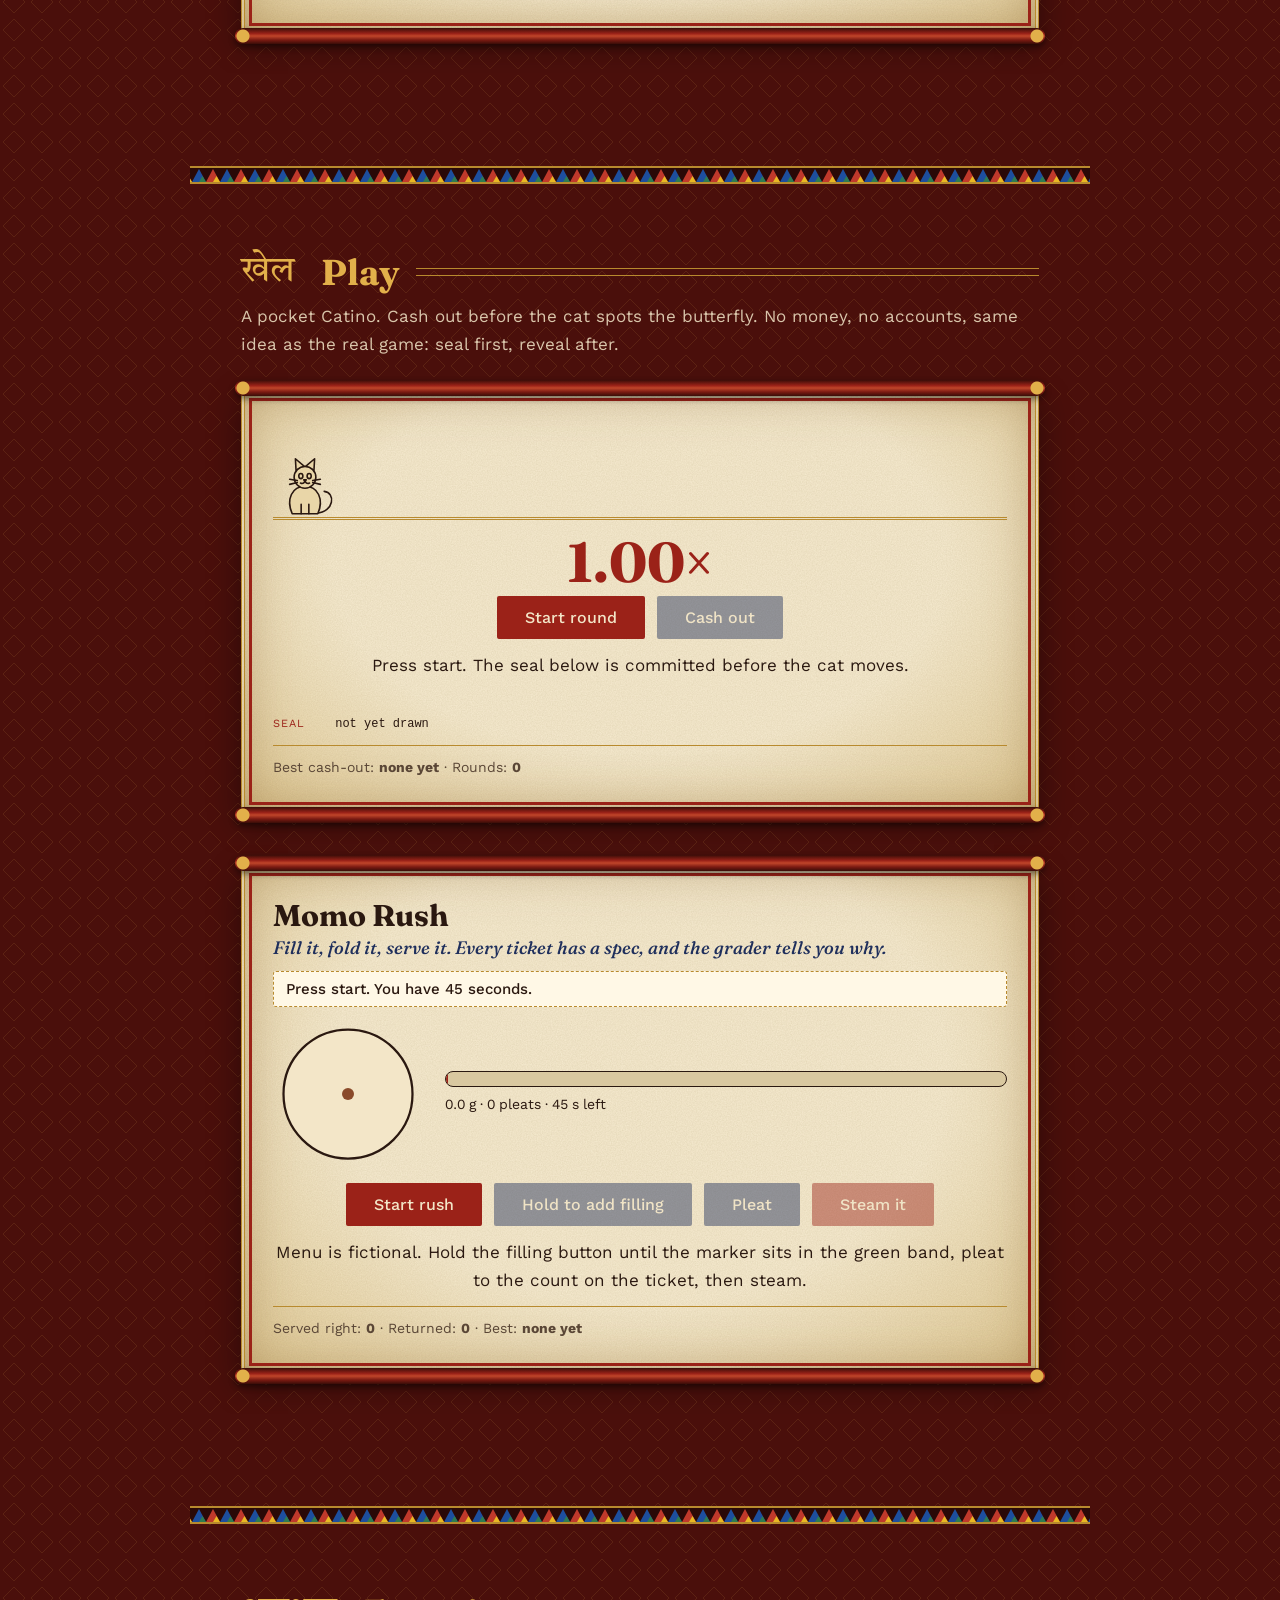
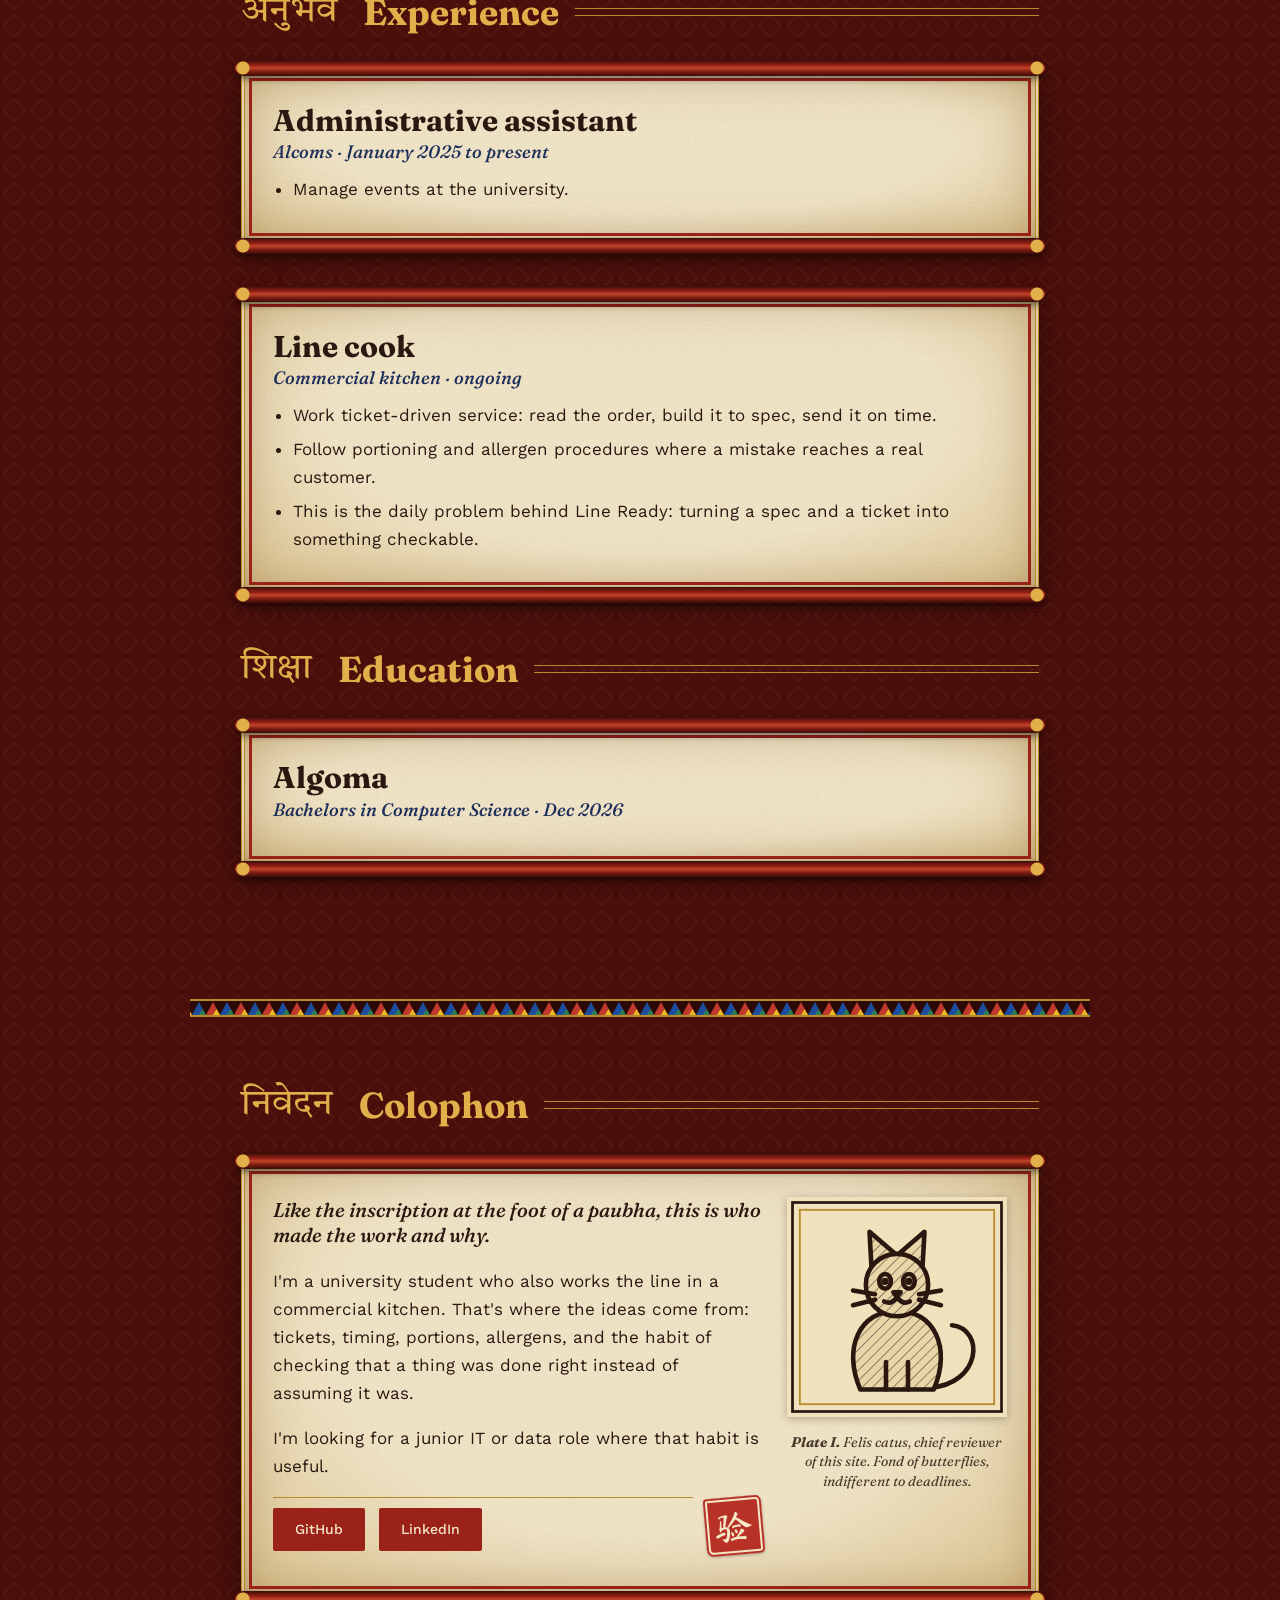
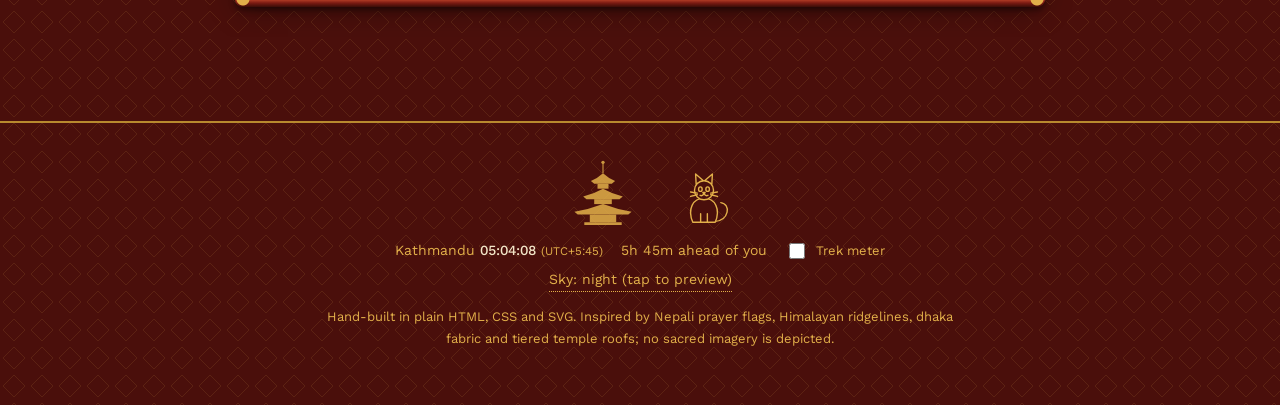
==== commit 143a5585: "Add an About panel that stays hidden until the About button in the header is pressed, explaining the" ====
--- a/index.html
+++ b/index.html
@@ -77,6 +77,7 @@
     <a href="#skills">Skills</a>
     <a href="#play">Play</a>
     <a href="#path">Experience</a>
+    <button class="nav-btn" id="about-btn" type="button" aria-haspopup="dialog">About</button>
     <a href="#colophon">Contact</a>
   </nav>
   <svg class="cat hang" id="hang-cat" role="button" tabindex="0" aria-label="The cat, hanging upside down from the header. Activate to pet it, but not too much." hidden><use href="#cat"/></svg>
@@ -469,6 +470,49 @@
   </div>
 </div>
 
+<!-- About this site: hidden until the About button in the header is pressed. -->
+<div class="about" id="about" role="dialog" aria-modal="true" aria-labelledby="about-title" hidden>
+  <div class="about-card">
+    <button class="about-close" id="about-close" type="button" aria-label="Close about">&times;</button>
+    <p class="pp-kicker">बारेमा</p>
+    <h2 id="about-title" tabindex="-1">About this site</h2>
+    <p class="about-note">The look, the ideas behind it, and every small thing hidden in it.</p>
+      <h3>Where it comes from</h3>
+      <p>The look borrows from Nepali prayer flags, Himalayan ridgelines, dhaka fabric and tiered temple roofs, mixed with a Chinese hanging scroll and old print engravings. Only ornament is used (lotus, mandala, borders), and no sacred figures are depicted.</p>
+      <p>The idea underneath is <em>don't trust, verify</em>. A stamp on a project says only what a visitor can actually check: VERIFIABLE, IN PROGRESS or PLANNED. The game seals its result before it starts. The site is hand-built in plain HTML, CSS, JavaScript and SVG, with no framework and no build step.</p>
+      <h3>Things to find</h3>
+      <dl class="feat">
+        <dt>The cat on the prayer flags</dt>
+        <dd>Poke it. It asks for attention now and then, and when you are further down the page it hangs upside down from the header to ask for pets. Annoy it too much and it pulls the curtains and yoinks your scroll until you slide over some treats. At night in your timezone it sleeps instead.</dd>
+        <dt>The curtain intro</dt>
+        <dd>Your first visit opens with curtains and a note from the cat. It plays once and is remembered, and you can skip it with the button or Escape.</dd>
+        <dt>Passport</dt>
+        <dd>Seven stamps are hidden in the site, such as inspecting every project, finishing a game round or petting the cat in the colophon. Any five earn a visa. Open it from the button in the corner.</dd>
+        <dt>Pocket Catino</dt>
+        <dd>A small version of my game. The round's SHA-256 seal is shown before the cat moves and the secret is revealed after, so you can check the result yourself.</dd>
+        <dt>Momo Rush</dt>
+        <dd>A kitchen-ticket game with a fictional menu. Fill to weight, pleat to the count, steam it, and the grader explains every miss.</dd>
+        <dt>Portal jumps</dt>
+        <dd>Clicking a section link opens a ring of sparks and carries you there. Click or press Escape to skip it.</dd>
+        <dt>Kathmandu clock and living sky</dt>
+        <dd>The footer shows the time in Nepal (UTC+5:45) and how far it is from you. The sky behind the page follows your own time of day, and you can tap the sky button to preview other times.</dd>
+        <dt>Trek meter</dt>
+        <dd>Optional, off by default. As you scroll, an altitude readout climbs from Kathmandu to the summit.</dd>
+        <dt>The engraved cat</dt>
+        <dd>In the colophon, its eyes follow your pointer and it purrs when petted.</dd>
+        <dt>Small details</dt>
+        <dd>The hero mandala shimmers, peach blossoms drift down, lanterns hang from the top, and each panel unrolls as you reach it.</dd>
+      </dl>
+      <h3>Good to know</h3>
+      <ul>
+        <li>Nothing leaves your browser. There are no trackers and no cookies. Your stamps, the trek meter choice and whether you have seen the intro are kept in localStorage on your device only.</li>
+        <li>If you prefer reduced motion, the intro, portal and drifting petals are switched off.</li>
+        <li>Buttons and cats can be reached and used with the keyboard.</li>
+        <li>The kitchen content is fictional. No employer material appears anywhere on this site.</li>
+      </ul>
+  </div>
+</div>
+
 <!-- Passport: stamps collected by exploring. Filled and shown by script.js. -->
 <button class="pp-btn" id="pp-btn" type="button" aria-expanded="false" aria-controls="pp-panel" hidden>
   <svg viewBox="0 0 24 24" aria-hidden="true" fill="none" stroke="currentColor" stroke-width="1.8"><rect x="5" y="2.5" width="14" height="19" rx="1.5"/><circle cx="12" cy="10" r="3.2"/><path d="M8.5 17h7"/></svg>
@@ -478,12 +522,12 @@
   <button class="pp-close" id="pp-close" type="button" aria-label="Close passport">&times;</button>
   <p class="pp-kicker">राहदानी</p>
   <h2 id="pp-title" tabindex="-1">Passport</h2>
-  <p class="pp-sub">Stamps are earned by exploring this site. They are saved only in your browser.</p>
+  <p class="pp-sub">Collect any 5 stamps by exploring this site to get your visa. They are saved only in your browser.</p>
   <ul class="pp-grid" id="pp-grid"></ul>
   <label class="opt"><input type="checkbox" id="opt-trek"> Show the altitude trek meter</label>
   <div class="pp-visa" id="pp-visa" hidden>
     <span class="big">Visa approved</span>
-    <p>You explored the whole portfolio. Let's talk.</p>
+    <p>You explored plenty of the portfolio. Let's talk.</p>
     <p class="links"><a href="#colophon" id="pp-contact">Go to contact</a></p>
   </div>
 </aside>
--- a/styles.css
+++ b/styles.css
@@ -468,3 +468,23 @@
 .on-string.asleep { animation: breathe 4s ease-in-out infinite; }
 @keyframes breathe { 50% { transform: scale(1.05, 1.03); } }
 @media (prefers-reduced-motion: reduce) { .on-string.asleep { animation: none; } }
+
+/* about section: feature list */
+.feat { margin: 8px 0 0; }
+.feat dt { margin-top: 12px; font: 700 17px var(--serif); color: var(--vermilion); }
+.feat dd { margin: 2px 0 0; }
+@media (min-width: 760px) { .feat { columns: 2; column-gap: 32px; } .feat dt { break-after: avoid; } .feat dd { break-inside: avoid; } }
+@media (max-width: 480px) { .top nav { gap: 8px; } .top nav a { font-size: 10px; letter-spacing: .02em; } }
+.nav-btn { padding: 0; font: inherit; color: inherit; background: none; border: 0; cursor: pointer; text-transform: uppercase; letter-spacing: .08em; font-size: 13px; }
+.nav-btn:hover { color: var(--gold); }
+@media (max-width: 760px) { .nav-btn { font-size: 11px; letter-spacing: .04em; } }
+@media (max-width: 480px) { .nav-btn { font-size: 10px; letter-spacing: .02em; } }
+.about { position: fixed; inset: 0; z-index: 55; display: grid; place-items: center; padding: 16px; background: rgba(20, 6, 4, .74); }
+.about-card { position: relative; box-sizing: border-box; width: min(860px, 100%); max-height: calc(100vh - 32px); overflow-y: auto; padding: 26px 26px 22px; color: var(--ink); background: var(--paper); border-block: 10px solid var(--gold-dim); border-radius: 4px; box-shadow: 0 14px 40px rgba(0, 0, 0, .55); }
+.about-card h2 { margin: 0 0 4px; font: 700 28px/1.15 var(--serif); }
+.about-card h3 { margin: 20px 0 6px; font: 700 20px var(--serif); }
+.about-card .pp-kicker { margin: 0; }
+.about-note { margin: 0; font-style: italic; opacity: .85; }
+.about-close { position: sticky; top: 0; float: right; width: 36px; height: 36px; margin: -8px -8px 0 0; font-size: 26px; line-height: 1; color: var(--ink); background: var(--paper); border: 2px solid var(--gold-dim); border-radius: 50%; cursor: pointer; }
+html.about-open { overflow: hidden; }
+.about-card h2:focus { outline: none; }
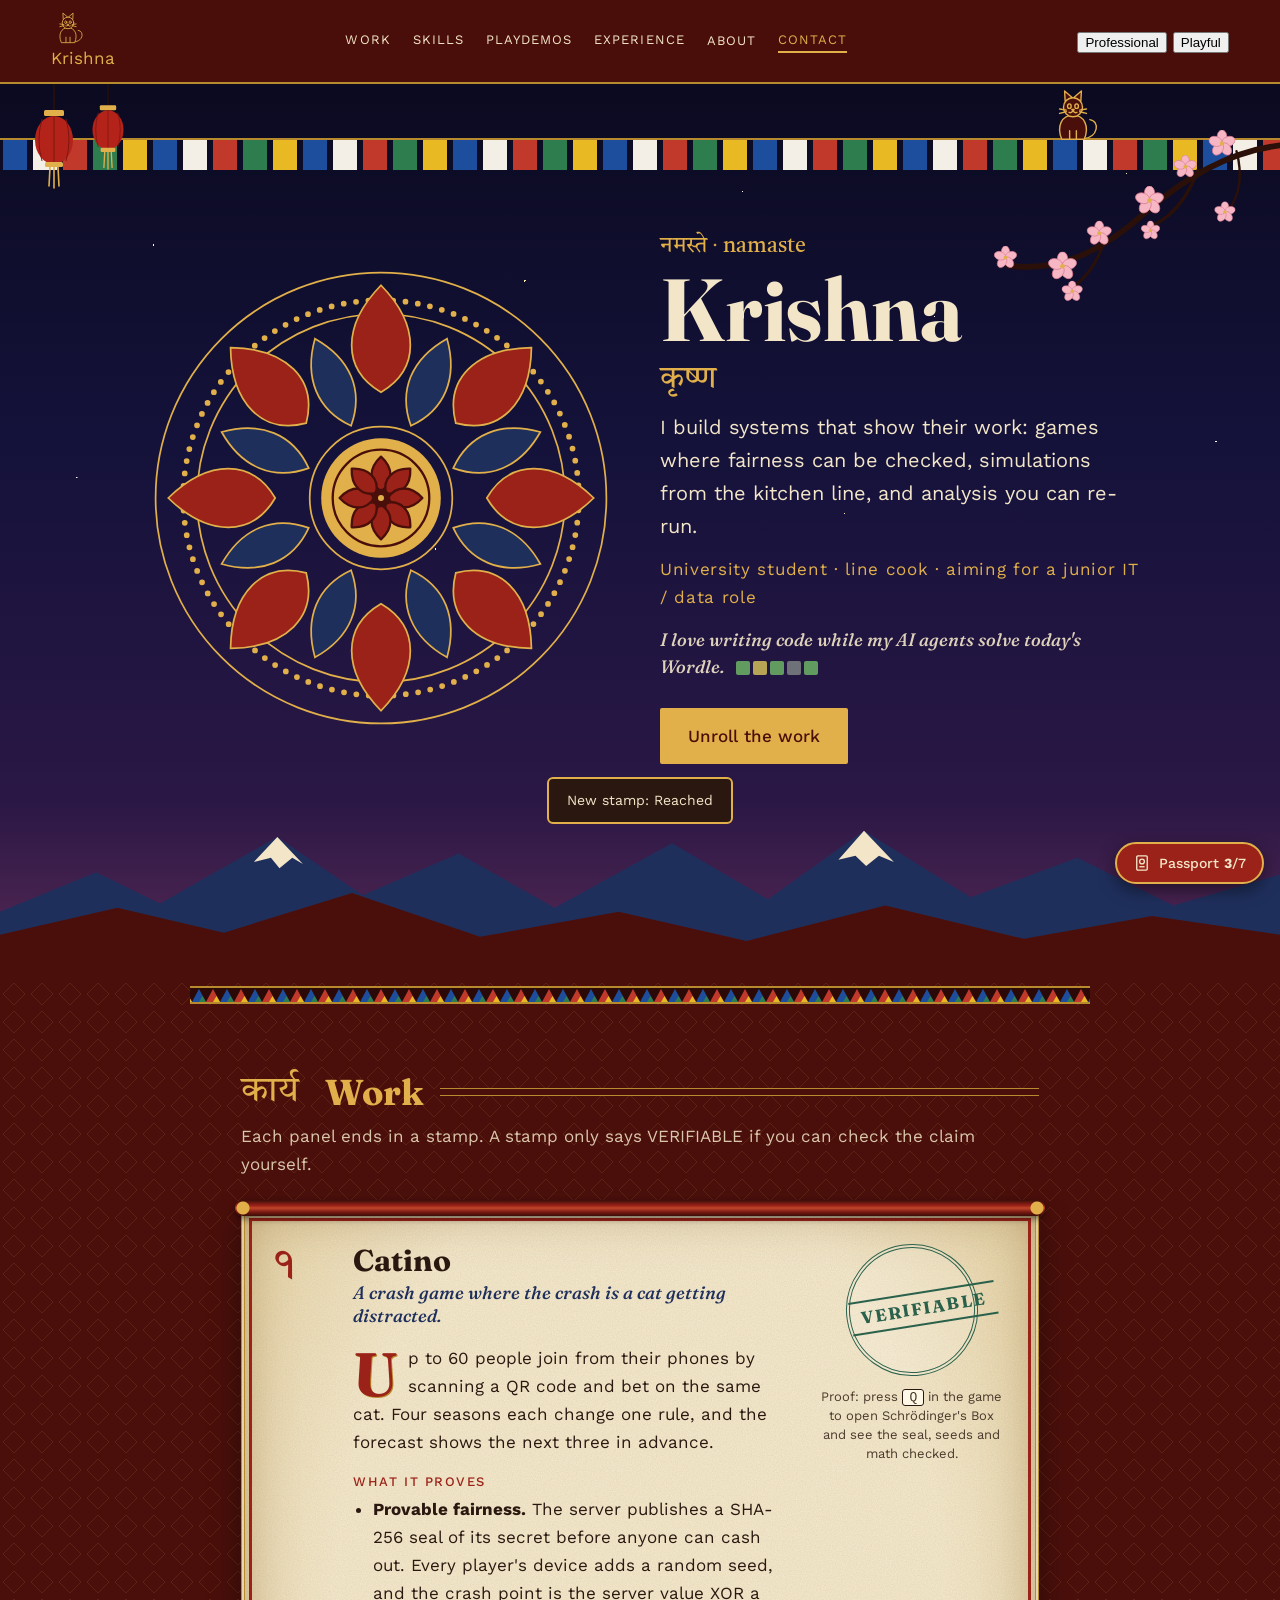
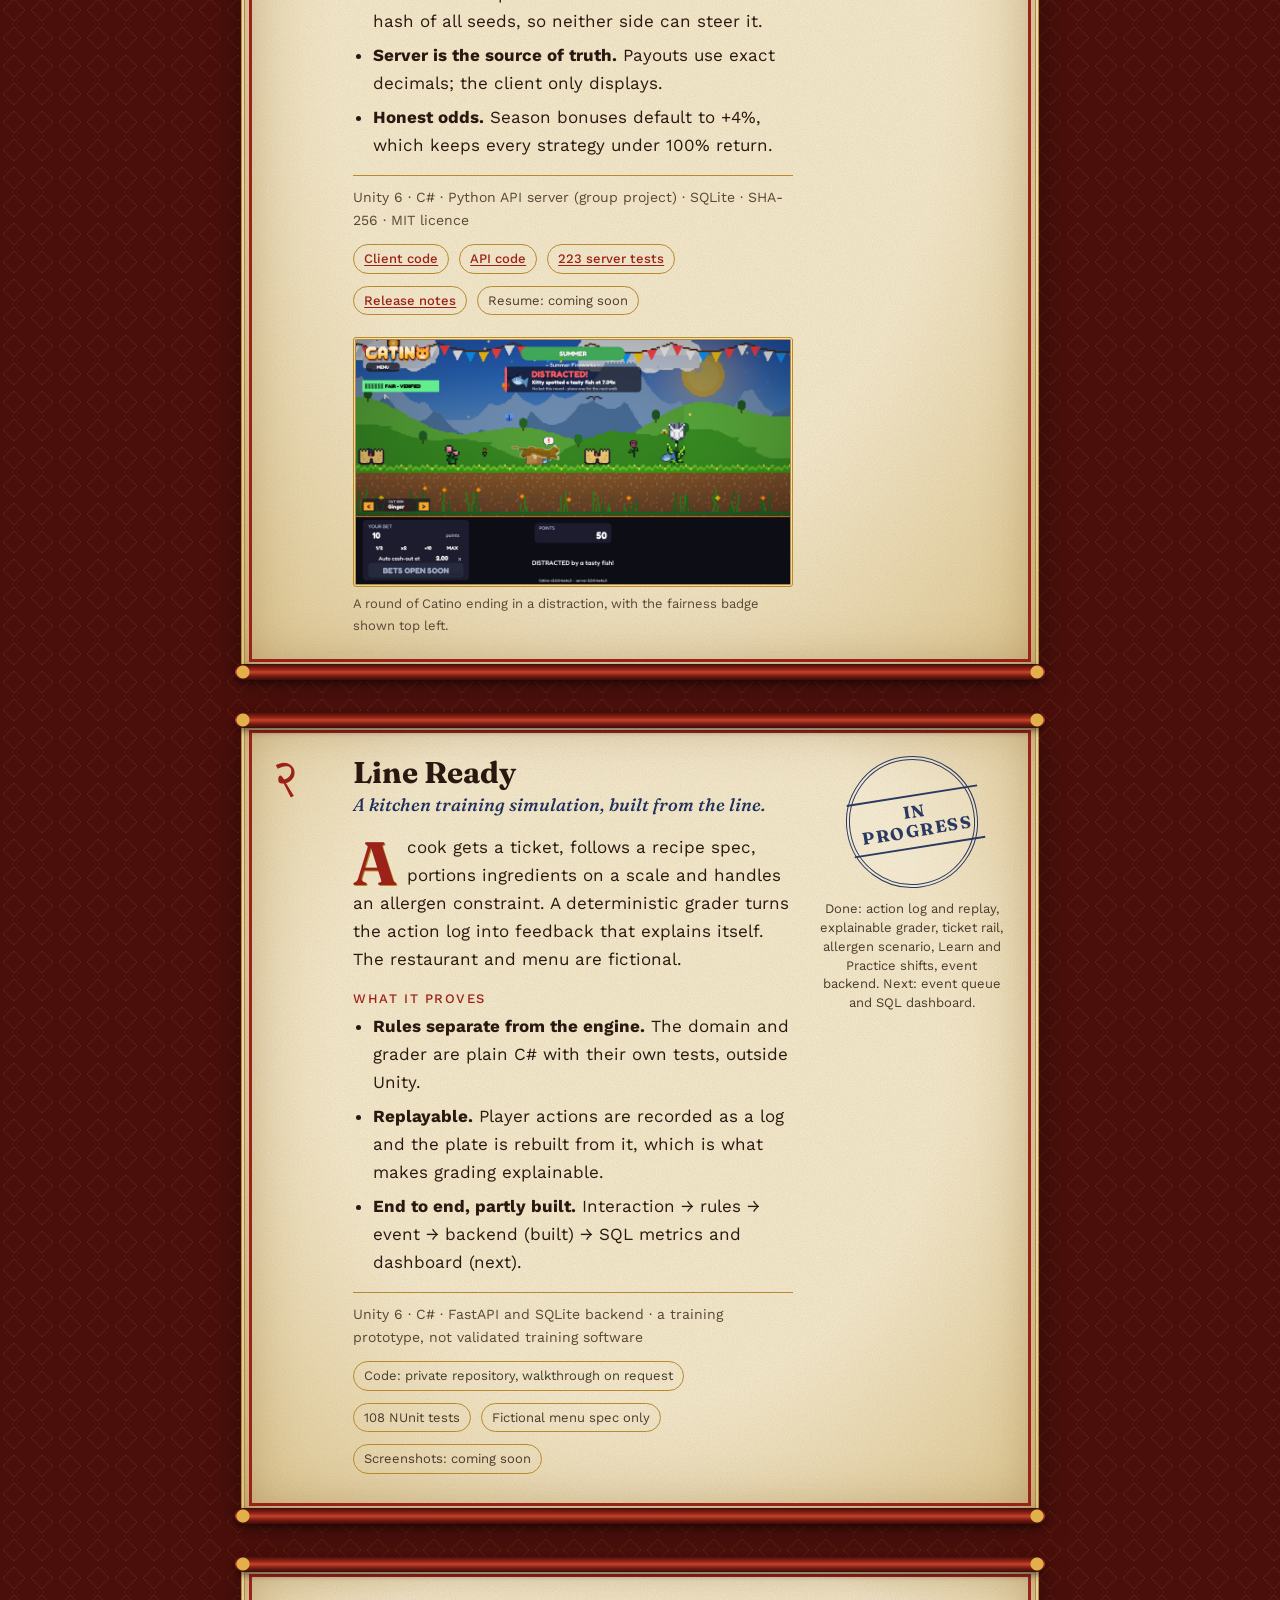
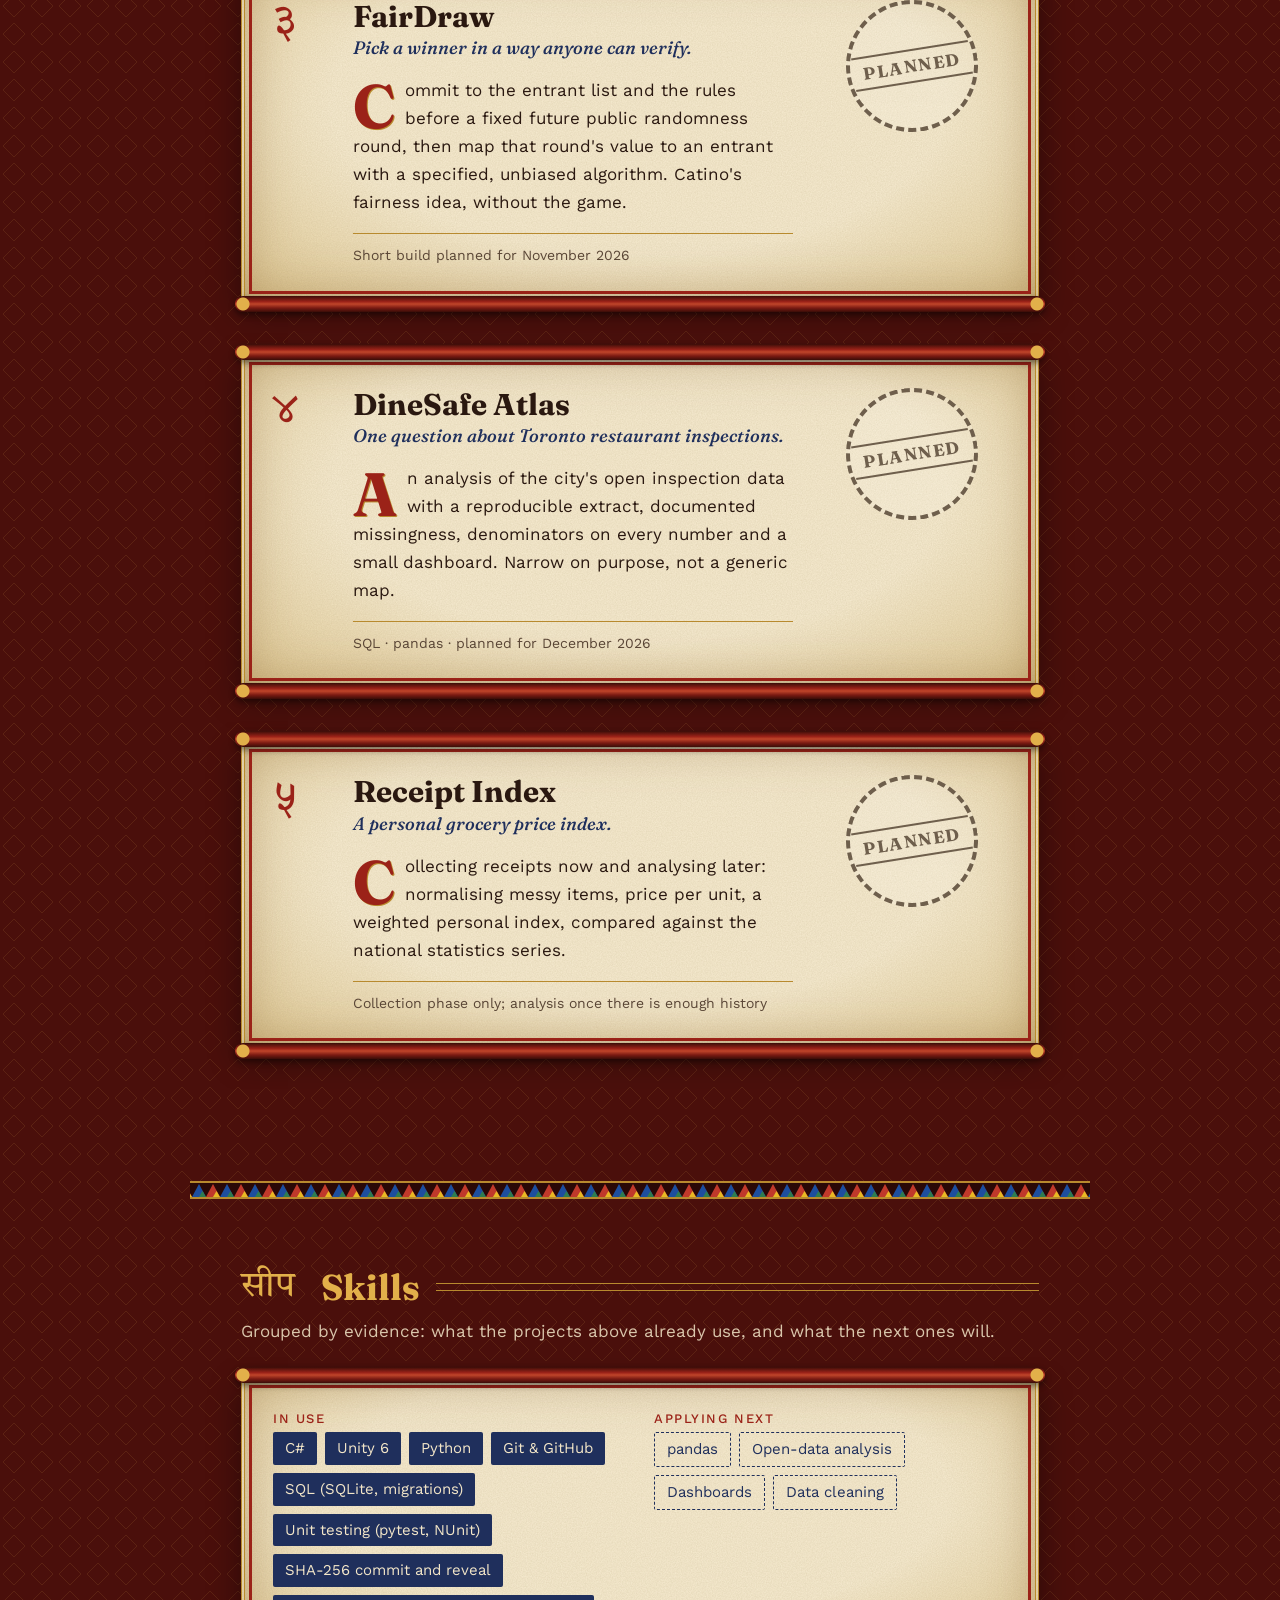
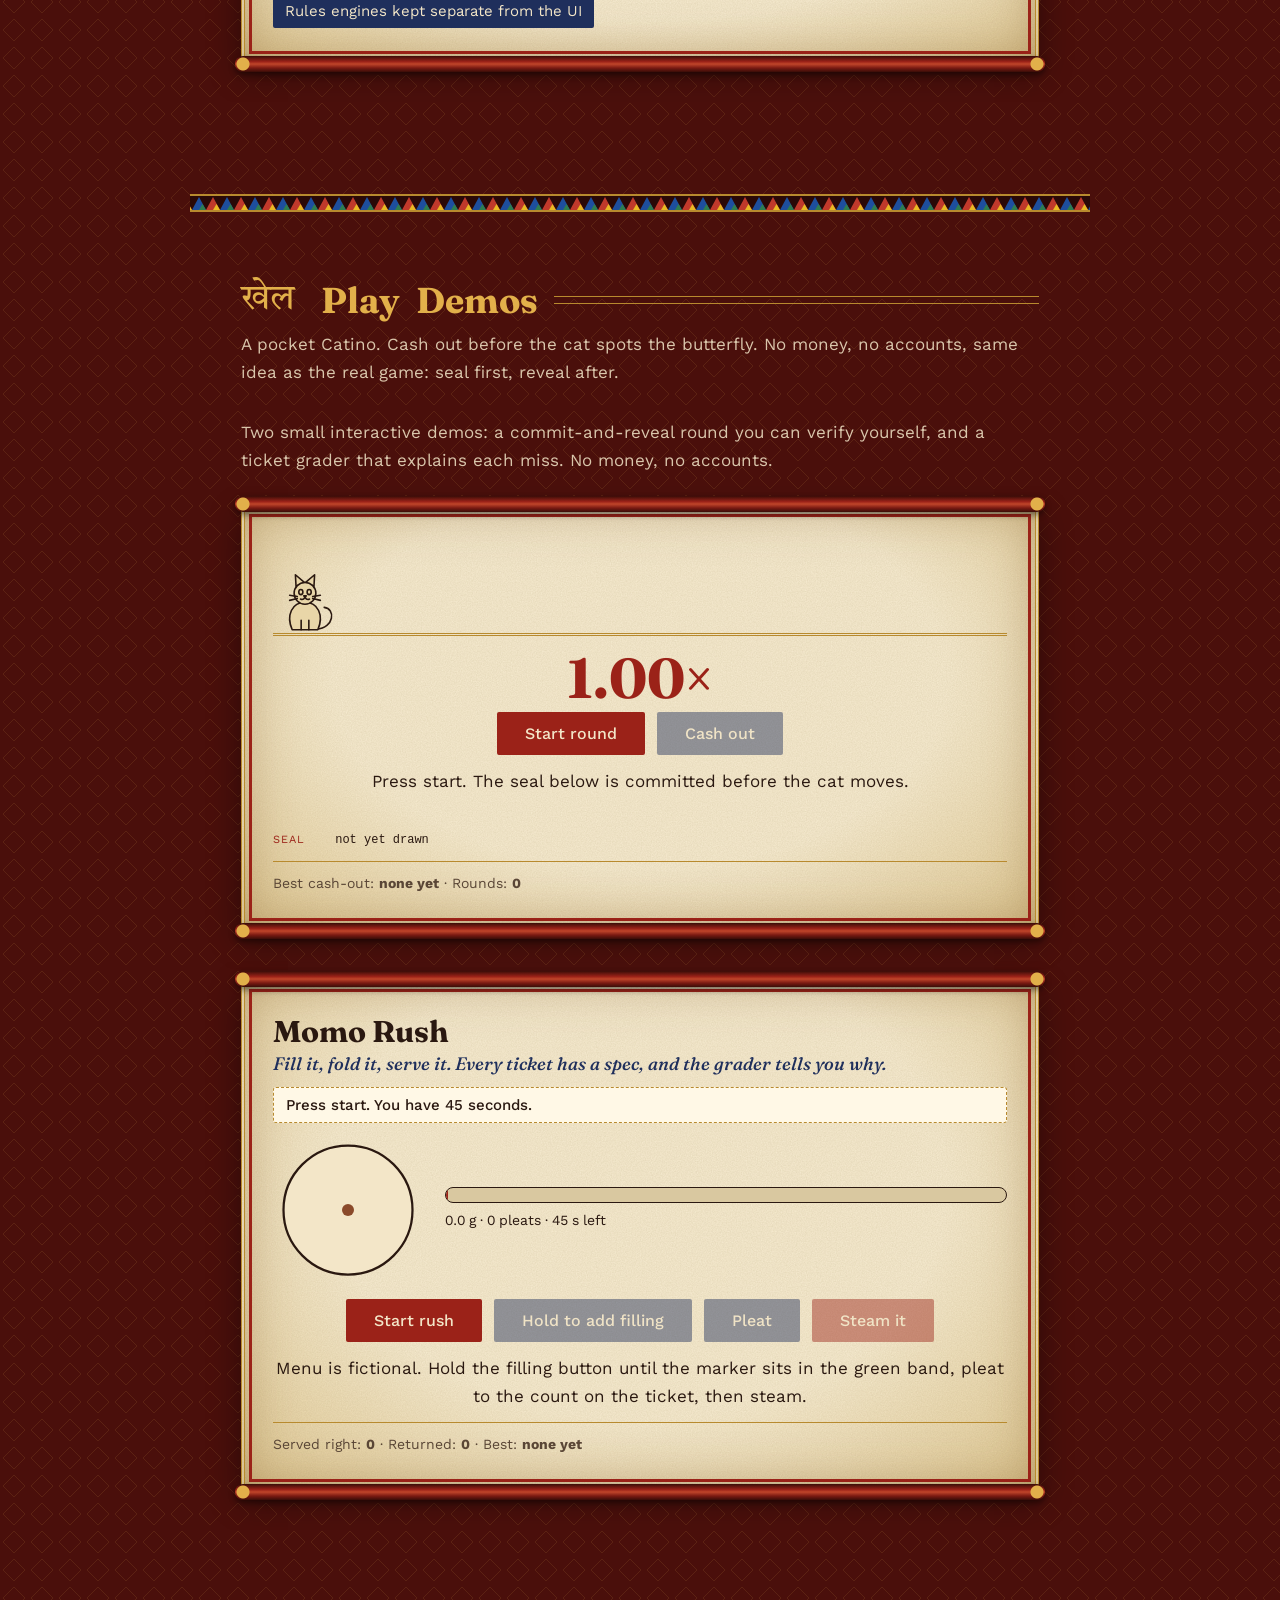
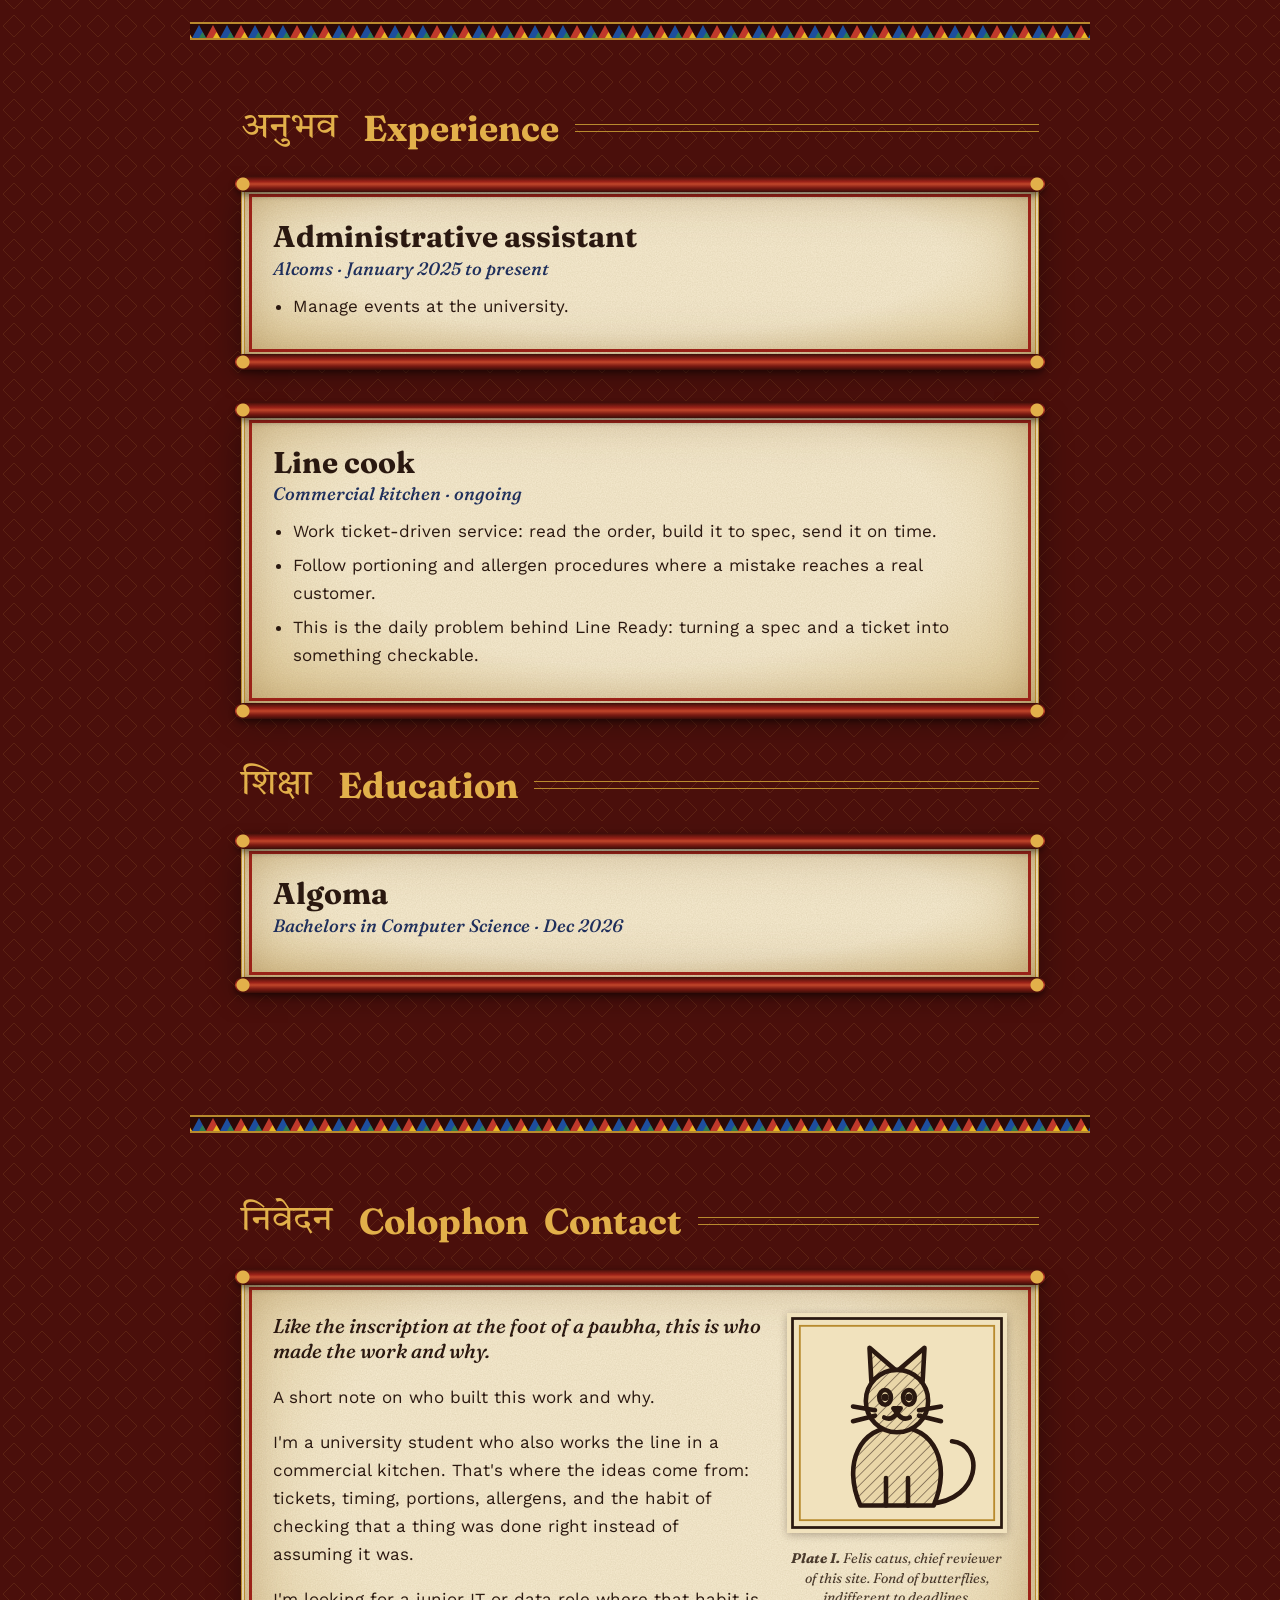
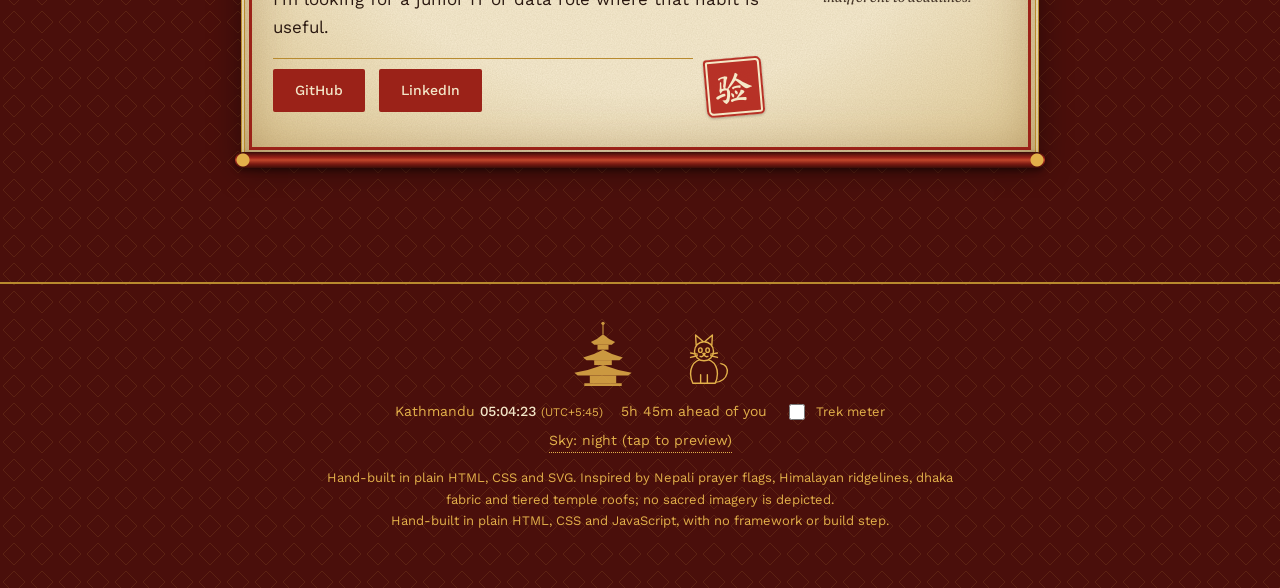
==== commit c60b973a: "Give the professional view its own wording where the playful text would read oddly: Demos instead of" ====
--- a/index.html
+++ b/index.html
@@ -1,5 +1,5 @@
 <!doctype html>
-<html lang="en">
+<html lang="en" data-view="pro">
 <head>
   <meta charset="utf-8">
   <meta name="viewport" content="width=device-width, initial-scale=1">
@@ -20,8 +20,17 @@
   <link href="https://fonts.googleapis.com/css2?family=Ma+Shan+Zheng&text=%E9%AA%8C&display=swap" rel="stylesheet">
   <link rel="stylesheet" href="styles.css">
 <script>
-  // First visit only: decide before the page paints whether to show the curtain intro. Skipped when the visitor prefers reduced motion.
-  try { if (!localStorage.getItem("portfolio-intro") && !matchMedia("(prefers-reduced-motion: reduce)").matches) document.documentElement.classList.add("has-intro"); } catch (e) { /* storage blocked: no intro */ }
+  // Pick the view before the page paints: ?view= in the link, else the saved choice, else the professional view.
+  // The curtain intro belongs to the playful view and shows on a first visit only, never for reduced motion.
+  try {
+    var d = document.documentElement, p = new URLSearchParams(location.search).get("view"), v = null;
+    try {
+      if (p === "playful" || p === "pro") localStorage.setItem("portfolio-view", p);
+      v = localStorage.getItem("portfolio-view");
+    } catch (e) { v = p; }
+    d.dataset.view = v === "playful" ? "playful" : "pro";
+    if (d.dataset.view === "playful" && !localStorage.getItem("portfolio-intro") && !matchMedia("(prefers-reduced-motion: reduce)").matches) d.classList.add("has-intro");
+  } catch (e) { /* storage blocked: professional view, no intro */ }
 </script>
 </head>
 <body>
@@ -71,15 +80,19 @@
 </svg>
 
 <header class="top">
-  <a class="mark" href="#top" aria-label="Top"><svg class="cat" aria-hidden="true"><use href="#cat"/></svg></a>
+  <a class="mark" href="#top" aria-label="Top"><svg class="cat" aria-hidden="true"><use href="#cat"/></svg><span class="mark-name only-pro">Krishna</span></a>
   <nav aria-label="Sections">
     <a href="#work">Work</a>
     <a href="#skills">Skills</a>
-    <a href="#play">Play</a>
+    <a href="#play"><span class="only-playful">Play</span><span class="only-pro">Demos</span></a>
     <a href="#path">Experience</a>
     <button class="nav-btn" id="about-btn" type="button" aria-haspopup="dialog">About</button>
     <a href="#colophon">Contact</a>
   </nav>
+  <div class="view-switch" role="group" aria-label="Choose a view">
+    <button type="button" data-v="pro" aria-pressed="true">Professional</button>
+    <button type="button" data-v="playful" aria-pressed="false">Playful</button>
+  </div>
   <svg class="cat hang" id="hang-cat" role="button" tabindex="0" aria-label="The cat, hanging upside down from the header. Activate to pet it, but not too much." hidden><use href="#cat"/></svg>
   <span class="bubble hang-bubble" id="hang-bubble" aria-hidden="true" hidden></span>
 </header>
@@ -307,8 +320,9 @@
   <div class="dhaka" aria-hidden="true"></div>
   <!-- Play: a pocket Catino. The round is sealed with SHA-256 before it starts and checked afterward. -->
   <section id="play" class="scroll">
-    <h2 class="section-title"><span class="dev">खेल</span> Play</h2>
-    <p class="section-note">A pocket Catino. Cash out before the cat spots the butterfly. No money, no accounts, same idea as the real game: seal first, reveal after.</p>
+    <h2 class="section-title"><span class="dev">खेल</span> <span class="only-playful">Play</span><span class="only-pro">Demos</span></h2>
+    <p class="section-note only-playful">A pocket Catino. Cash out before the cat spots the butterfly. No money, no accounts, same idea as the real game: seal first, reveal after.</p>
+    <p class="section-note only-pro">Two small interactive demos: a commit-and-reveal round you can verify yourself, and a ticket grader that explains each miss. No money, no accounts.</p>
     <div class="panel single reveal" id="game">
       <div class="body">
         <div class="track" aria-hidden="true">
@@ -392,10 +406,11 @@
   <div class="dhaka" aria-hidden="true"></div>
   <!-- Colophon -->
   <section id="colophon" class="scroll colophon">
-    <h2 class="section-title"><span class="dev">निवेदन</span> Colophon</h2>
+    <h2 class="section-title"><span class="dev">निवेदन</span> <span class="only-playful">Colophon</span><span class="only-pro">Contact</span></h2>
     <div class="panel reveal single has-plate">
       <div class="body">
-        <p>Like the inscription at the foot of a paubha, this is who made the work and why.</p>
+        <p class="only-playful">Like the inscription at the foot of a paubha, this is who made the work and why.</p>
+        <p class="only-pro">A short note on who built this work and why.</p>
         <p>I'm a university student who also works the line in a commercial kitchen. That's where the ideas come from: tickets, timing, portions, allergens, and the habit of checking that a thing was done right instead of assuming it was.</p>
         <p>I'm looking for a junior IT or data role where that habit is useful.</p>
         <span class="chop" role="img" aria-label="Red seal meaning verified">验</span>
@@ -437,7 +452,8 @@
     <label class="opt"><input type="checkbox" id="opt-trek-foot"> Trek meter</label>
     <button class="linklike" id="sky-btn" type="button">Sky: <span id="sky-name">day</span> (tap to preview)</button>
   </p>
-  <p>Hand-built in plain HTML, CSS and SVG. Inspired by Nepali prayer flags, Himalayan ridgelines, dhaka fabric and tiered temple roofs; no sacred imagery is depicted.</p>
+  <p class="only-playful">Hand-built in plain HTML, CSS and SVG. Inspired by Nepali prayer flags, Himalayan ridgelines, dhaka fabric and tiered temple roofs; no sacred imagery is depicted.</p>
+  <p class="only-pro">Hand-built in plain HTML, CSS and JavaScript, with no framework or build step.</p>
 </footer>
 
 <!-- Altitude meter: scroll position mapped onto a trek from Kathmandu to the summit. Decorative, so hidden from screen readers. -->
@@ -478,10 +494,11 @@
     <h2 id="about-title" tabindex="-1">About this site</h2>
     <p class="about-note">The look, the ideas behind it, and every small thing hidden in it.</p>
       <h3>Where it comes from</h3>
-      <p>The look borrows from Nepali prayer flags, Himalayan ridgelines, dhaka fabric and tiered temple roofs, mixed with a Chinese hanging scroll and old print engravings. Only ornament is used (lotus, mandala, borders), and no sacred figures are depicted.</p>
+      <p class="only-playful">The look borrows from Nepali prayer flags, Himalayan ridgelines, dhaka fabric and tiered temple roofs, mixed with a Chinese hanging scroll and old print engravings. Only ornament is used (lotus, mandala, borders), and no sacred figures are depicted.</p>
+      <p class="only-pro">This site is hand-built in plain HTML, CSS and JavaScript, with no framework and no build step, and it opens straight from a local file. The Playful view is an alternate, more decorative design with small interactive extras; use the switch in the header to try it.</p>
       <p>The idea underneath is <em>don't trust, verify</em>. A stamp on a project says only what a visitor can actually check: VERIFIABLE, IN PROGRESS or PLANNED. The game seals its result before it starts. The site is hand-built in plain HTML, CSS, JavaScript and SVG, with no framework and no build step.</p>
-      <h3>Things to find</h3>
-      <dl class="feat">
+      <h3 class="only-playful">Things to find</h3>
+      <dl class="feat only-playful">
         <dt>The cat on the prayer flags</dt>
         <dd>Poke it. It asks for attention now and then, and when you are further down the page it hangs upside down from the header to ask for pets. Annoy it too much and it pulls the curtains and yoinks your scroll until you slide over some treats. At night in your timezone it sleeps instead.</dd>
         <dt>The curtain intro</dt>
@@ -505,8 +522,9 @@
       </dl>
       <h3>Good to know</h3>
       <ul>
-        <li>Nothing leaves your browser. There are no trackers and no cookies. Your stamps, the trek meter choice and whether you have seen the intro are kept in localStorage on your device only.</li>
-        <li>If you prefer reduced motion, the intro, portal and drifting petals are switched off.</li>
+        <li class="only-pro">Nothing leaves your browser. There are no trackers and no cookies. Your choice of view is kept in localStorage on your device only.</li>
+        <li class="only-playful">Nothing leaves your browser. There are no trackers and no cookies. Your choice of view, your stamps, the trek meter choice and whether you have seen the intro are kept in localStorage on your device only.</li>
+        <li class="only-playful">If you prefer reduced motion, the intro, portal and drifting petals are switched off.</li>
         <li>Buttons and cats can be reached and used with the keyboard.</li>
         <li>The kitchen content is fictional. No employer material appears anywhere on this site.</li>
       </ul>
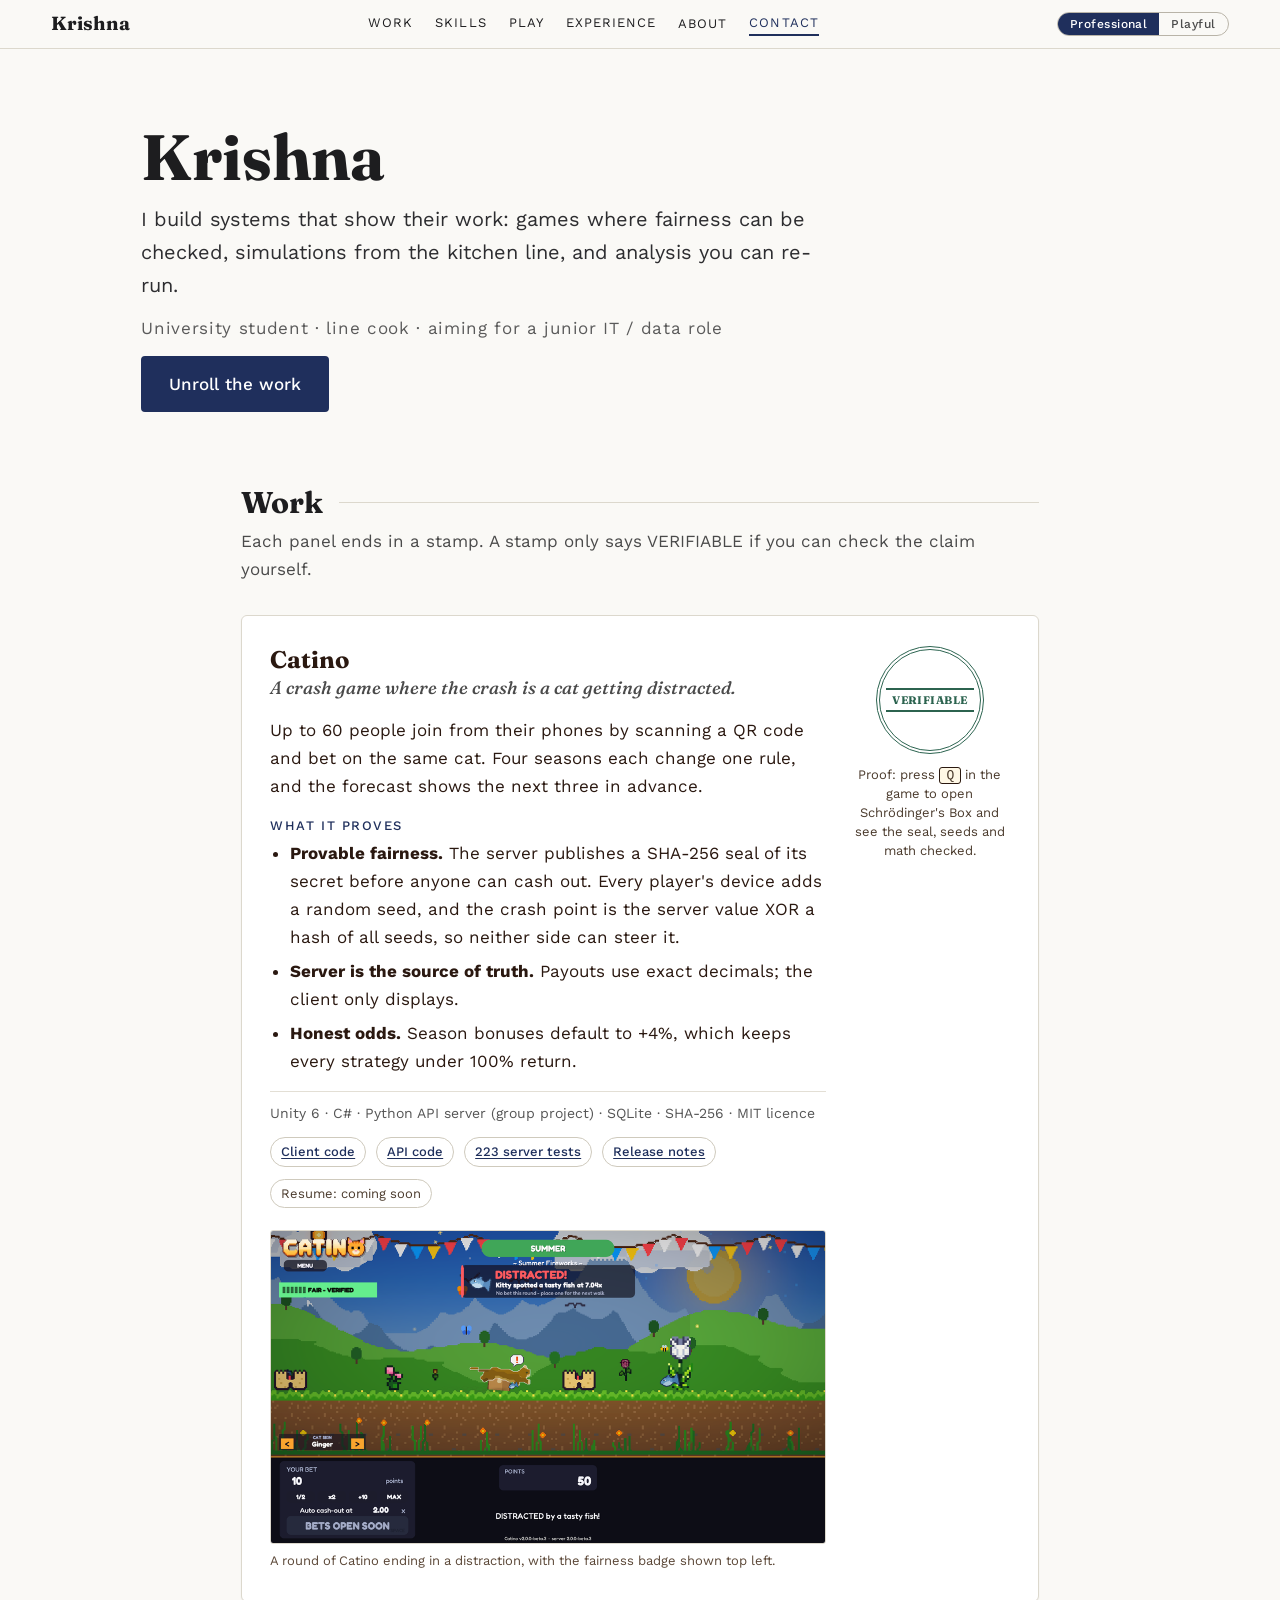
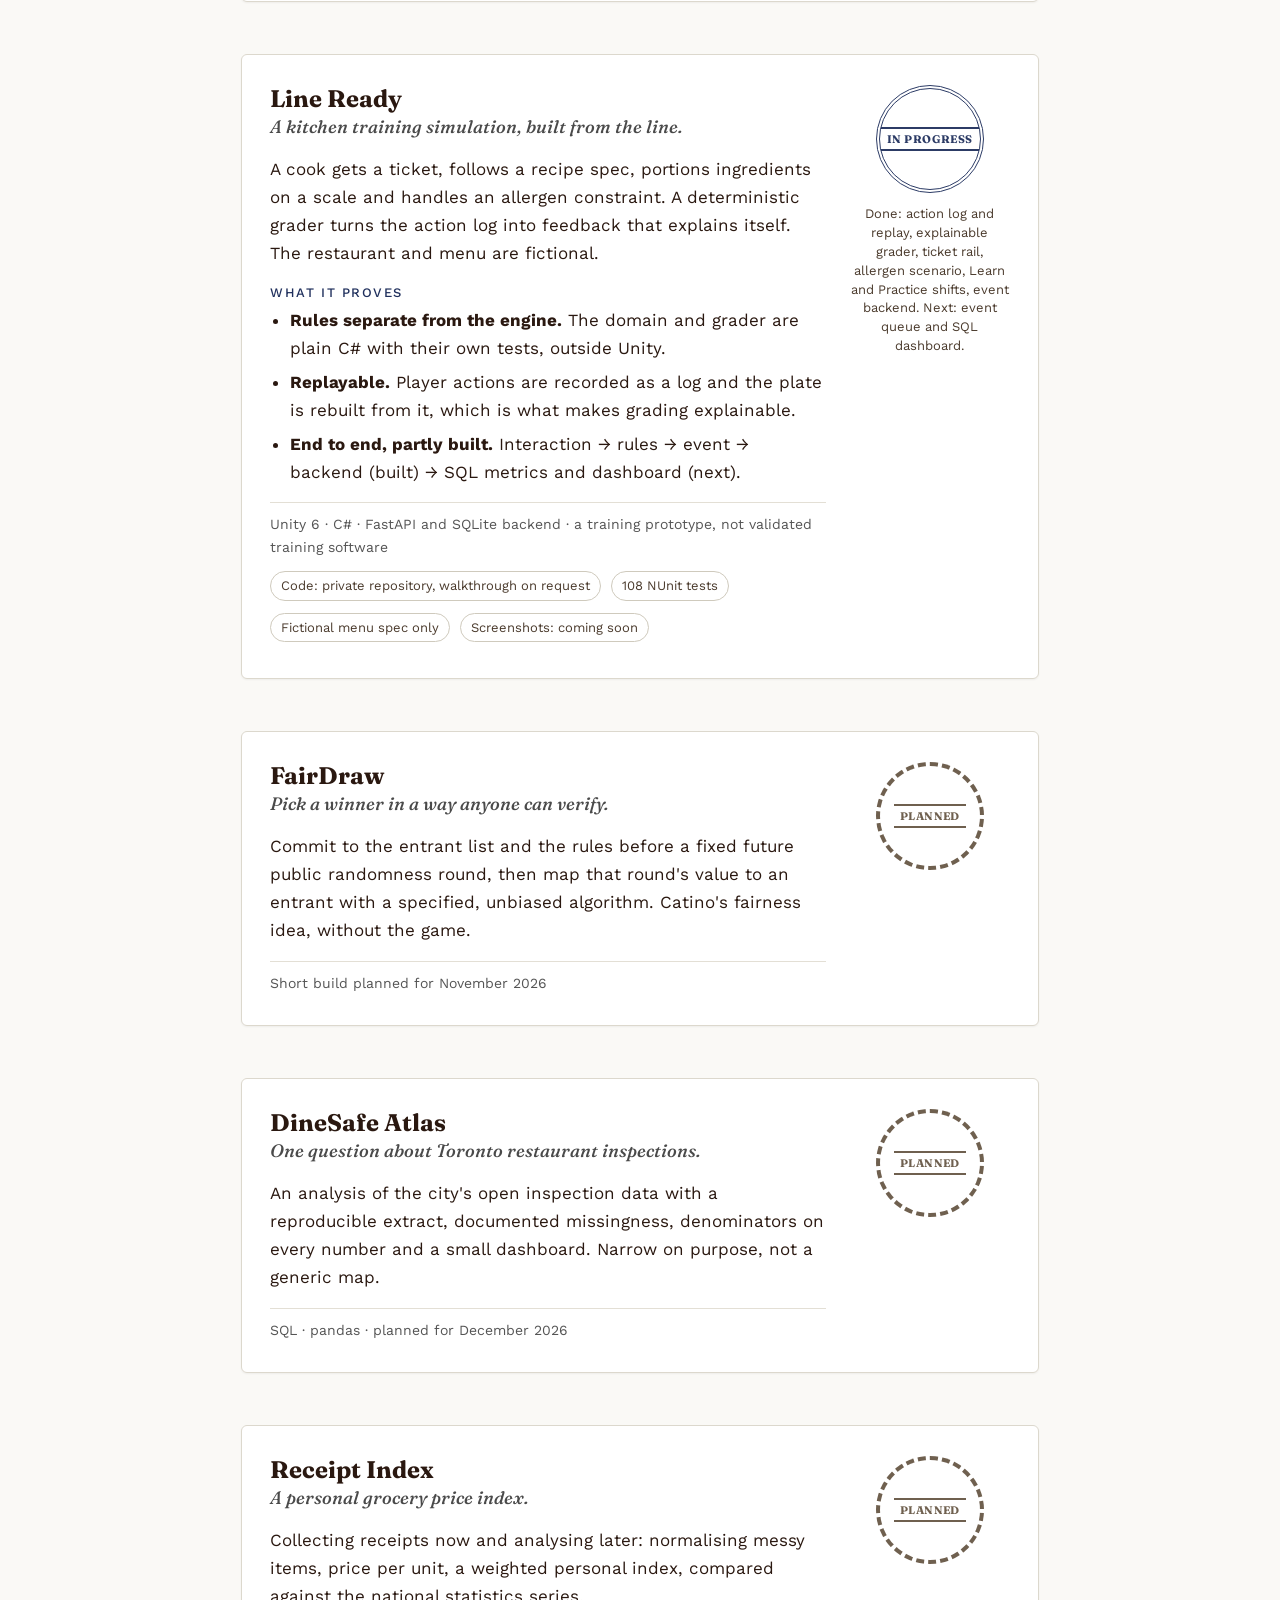
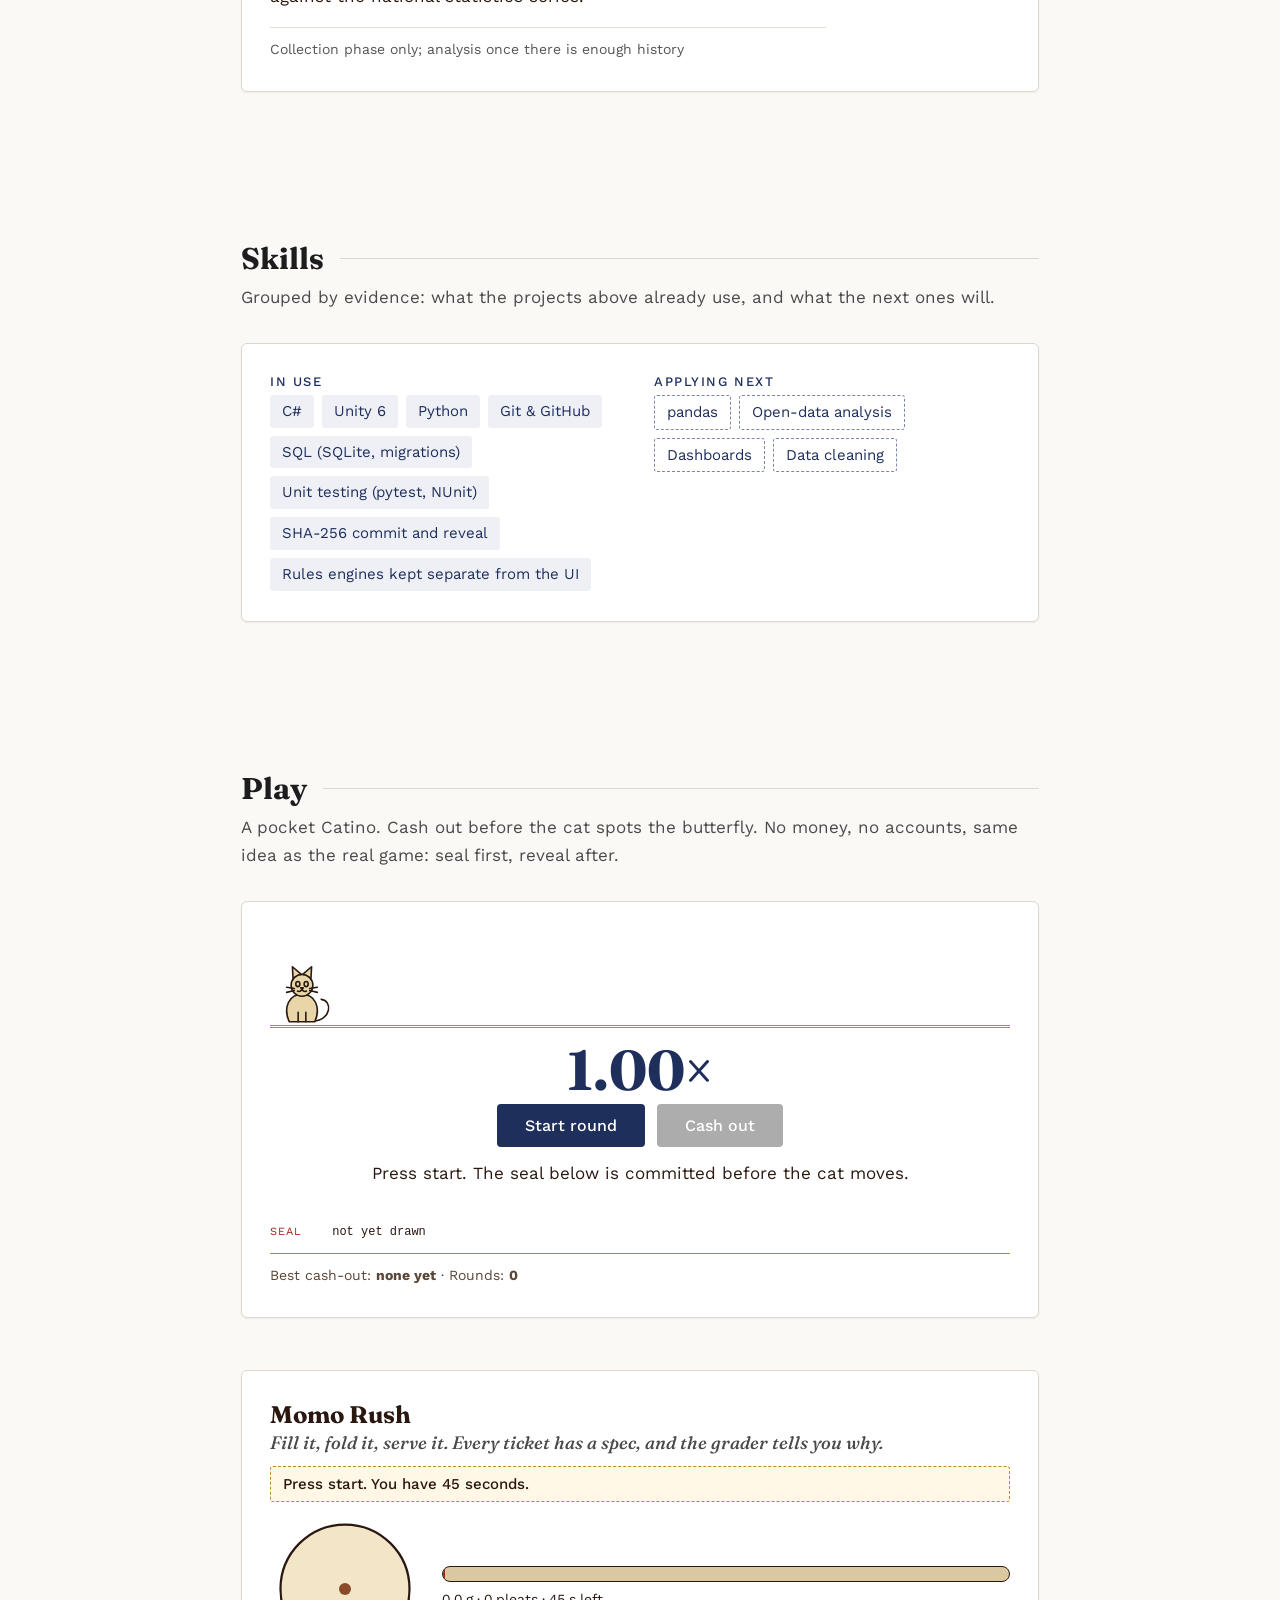
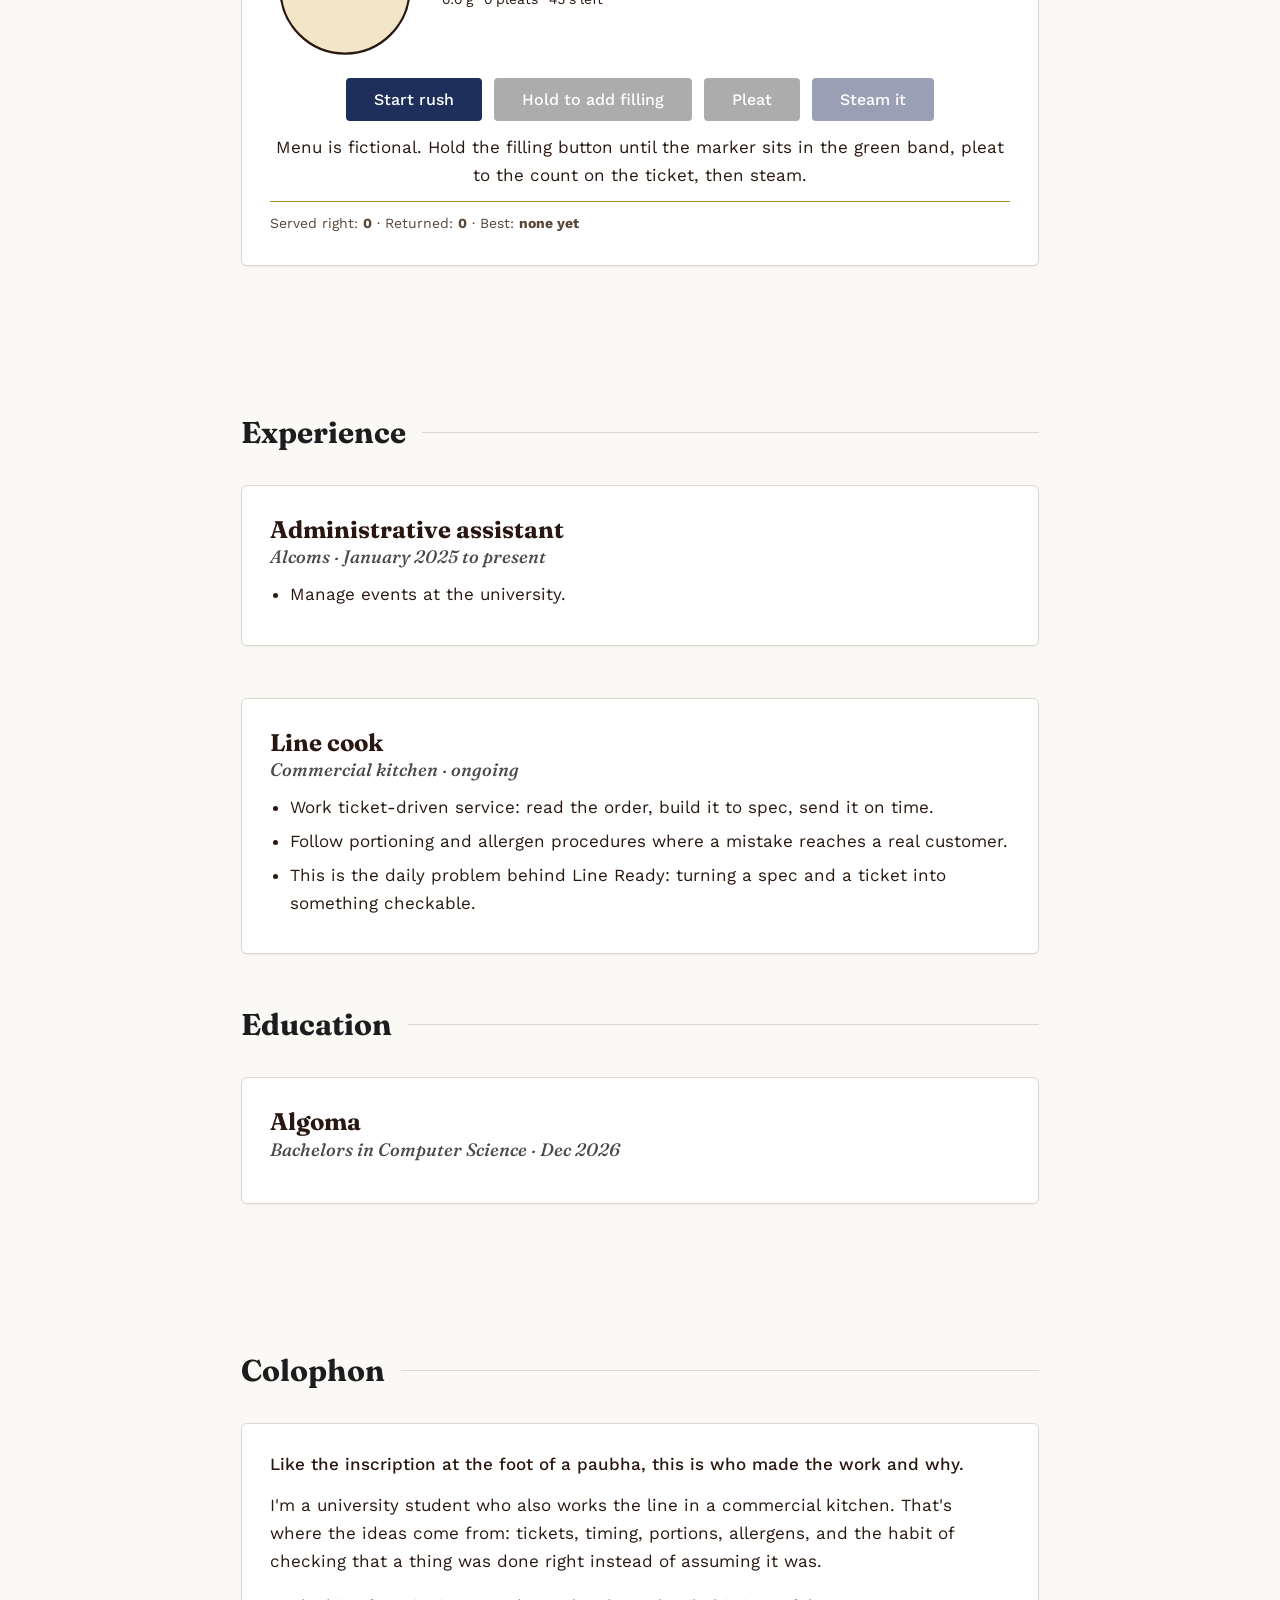
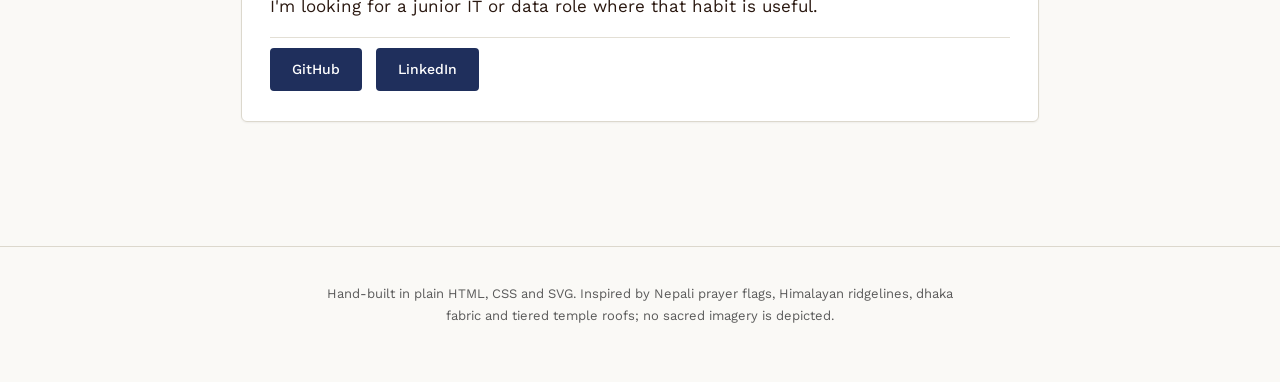
==== commit 7b1c962a: "Open the site in a plain professional view and make the decorative design a switch in the header, re" ====
--- a/index.html
+++ b/index.html
@@ -84,7 +84,7 @@
   <nav aria-label="Sections">
     <a href="#work">Work</a>
     <a href="#skills">Skills</a>
-    <a href="#play"><span class="only-playful">Play</span><span class="only-pro">Demos</span></a>
+    <a href="#play">Play</a>
     <a href="#path">Experience</a>
     <button class="nav-btn" id="about-btn" type="button" aria-haspopup="dialog">About</button>
     <a href="#colophon">Contact</a>
@@ -320,9 +320,8 @@
   <div class="dhaka" aria-hidden="true"></div>
   <!-- Play: a pocket Catino. The round is sealed with SHA-256 before it starts and checked afterward. -->
   <section id="play" class="scroll">
-    <h2 class="section-title"><span class="dev">खेल</span> <span class="only-playful">Play</span><span class="only-pro">Demos</span></h2>
-    <p class="section-note only-playful">A pocket Catino. Cash out before the cat spots the butterfly. No money, no accounts, same idea as the real game: seal first, reveal after.</p>
-    <p class="section-note only-pro">Two small interactive demos: a commit-and-reveal round you can verify yourself, and a ticket grader that explains each miss. No money, no accounts.</p>
+    <h2 class="section-title"><span class="dev">खेल</span> Play</h2>
+    <p class="section-note">A pocket Catino. Cash out before the cat spots the butterfly. No money, no accounts, same idea as the real game: seal first, reveal after.</p>
     <div class="panel single reveal" id="game">
       <div class="body">
         <div class="track" aria-hidden="true">
@@ -406,11 +405,10 @@
   <div class="dhaka" aria-hidden="true"></div>
   <!-- Colophon -->
   <section id="colophon" class="scroll colophon">
-    <h2 class="section-title"><span class="dev">निवेदन</span> <span class="only-playful">Colophon</span><span class="only-pro">Contact</span></h2>
+    <h2 class="section-title"><span class="dev">निवेदन</span> Colophon</h2>
     <div class="panel reveal single has-plate">
       <div class="body">
-        <p class="only-playful">Like the inscription at the foot of a paubha, this is who made the work and why.</p>
-        <p class="only-pro">A short note on who built this work and why.</p>
+        <p>Like the inscription at the foot of a paubha, this is who made the work and why.</p>
         <p>I'm a university student who also works the line in a commercial kitchen. That's where the ideas come from: tickets, timing, portions, allergens, and the habit of checking that a thing was done right instead of assuming it was.</p>
         <p>I'm looking for a junior IT or data role where that habit is useful.</p>
         <span class="chop" role="img" aria-label="Red seal meaning verified">验</span>
@@ -452,8 +450,7 @@
     <label class="opt"><input type="checkbox" id="opt-trek-foot"> Trek meter</label>
     <button class="linklike" id="sky-btn" type="button">Sky: <span id="sky-name">day</span> (tap to preview)</button>
   </p>
-  <p class="only-playful">Hand-built in plain HTML, CSS and SVG. Inspired by Nepali prayer flags, Himalayan ridgelines, dhaka fabric and tiered temple roofs; no sacred imagery is depicted.</p>
-  <p class="only-pro">Hand-built in plain HTML, CSS and JavaScript, with no framework or build step.</p>
+  <p>Hand-built in plain HTML, CSS and SVG. Inspired by Nepali prayer flags, Himalayan ridgelines, dhaka fabric and tiered temple roofs; no sacred imagery is depicted.</p>
 </footer>
 
 <!-- Altitude meter: scroll position mapped onto a trek from Kathmandu to the summit. Decorative, so hidden from screen readers. -->
@@ -494,11 +491,10 @@
     <h2 id="about-title" tabindex="-1">About this site</h2>
     <p class="about-note">The look, the ideas behind it, and every small thing hidden in it.</p>
       <h3>Where it comes from</h3>
-      <p class="only-playful">The look borrows from Nepali prayer flags, Himalayan ridgelines, dhaka fabric and tiered temple roofs, mixed with a Chinese hanging scroll and old print engravings. Only ornament is used (lotus, mandala, borders), and no sacred figures are depicted.</p>
-      <p class="only-pro">This site is hand-built in plain HTML, CSS and JavaScript, with no framework and no build step, and it opens straight from a local file. The Playful view is an alternate, more decorative design with small interactive extras; use the switch in the header to try it.</p>
+      <p>The look borrows from Nepali prayer flags, Himalayan ridgelines, dhaka fabric and tiered temple roofs, mixed with a Chinese hanging scroll and old print engravings. Only ornament is used (lotus, mandala, borders), and no sacred figures are depicted.</p>
       <p>The idea underneath is <em>don't trust, verify</em>. A stamp on a project says only what a visitor can actually check: VERIFIABLE, IN PROGRESS or PLANNED. The game seals its result before it starts. The site is hand-built in plain HTML, CSS, JavaScript and SVG, with no framework and no build step.</p>
-      <h3 class="only-playful">Things to find</h3>
-      <dl class="feat only-playful">
+      <h3>Things to find</h3>
+      <dl class="feat">
         <dt>The cat on the prayer flags</dt>
         <dd>Poke it. It asks for attention now and then, and when you are further down the page it hangs upside down from the header to ask for pets. Annoy it too much and it pulls the curtains and yoinks your scroll until you slide over some treats. At night in your timezone it sleeps instead.</dd>
         <dt>The curtain intro</dt>
@@ -522,9 +518,8 @@
       </dl>
       <h3>Good to know</h3>
       <ul>
-        <li class="only-pro">Nothing leaves your browser. There are no trackers and no cookies. Your choice of view is kept in localStorage on your device only.</li>
-        <li class="only-playful">Nothing leaves your browser. There are no trackers and no cookies. Your choice of view, your stamps, the trek meter choice and whether you have seen the intro are kept in localStorage on your device only.</li>
-        <li class="only-playful">If you prefer reduced motion, the intro, portal and drifting petals are switched off.</li>
+        <li>Nothing leaves your browser. There are no trackers and no cookies. Your choice of view, your stamps, the trek meter choice and whether you have seen the intro are kept in localStorage on your device only.</li>
+        <li>If you prefer reduced motion, the intro, portal and drifting petals are switched off.</li>
         <li>Buttons and cats can be reached and used with the keyboard.</li>
         <li>The kitchen content is fictional. No employer material appears anywhere on this site.</li>
       </ul>
--- a/styles.css
+++ b/styles.css
@@ -488,3 +488,72 @@
 .about-close { position: sticky; top: 0; float: right; width: 36px; height: 36px; margin: -8px -8px 0 0; font-size: 26px; line-height: 1; color: var(--ink); background: var(--paper); border: 2px solid var(--gold-dim); border-radius: 50%; cursor: pointer; }
 html.about-open { overflow: hidden; }
 .about-card h2:focus { outline: none; }
+
+/* view switch and the two views. The page is the professional view unless data-view is "playful" (set before paint). */
+.only-pro { display: none; }
+html[data-view="pro"] .only-pro { display: revert; }
+html[data-view="pro"] .only-playful { display: none; }
+.view-switch { display: inline-flex; border: 1.5px solid var(--gold-dim); border-radius: 999px; overflow: hidden; }
+.view-switch button { padding: 4px 12px; font: 500 12px var(--sans); letter-spacing: .04em; color: var(--parchment); background: transparent; border: 0; cursor: pointer; }
+.view-switch button[aria-pressed="true"] { color: var(--deep); background: var(--gold); }
+@media (max-width: 760px) {
+  .top { flex-wrap: wrap; row-gap: 6px; }
+  .top nav { order: 3; width: 100%; justify-content: space-between; }
+}
+
+html[data-view="pro"] .mark .cat, html[data-view="pro"] .sky > svg, html[data-view="pro"] .flags, html[data-view="pro"] .mandala,
+html[data-view="pro"] .dhaka, html[data-view="pro"] .kicker, html[data-view="pro"] .dev-name, html[data-view="pro"] .quip,
+html[data-view="pro"] .dev, html[data-view="pro"] .num, html[data-view="pro"] .petals, html[data-view="pro"] .chop,
+html[data-view="pro"] .plate, html[data-view="pro"] .temple, html[data-view="pro"] .clock, html[data-view="pro"] .curtain-intro,
+html[data-view="pro"] .cat-gone, html[data-view="pro"] .hang, html[data-view="pro"] .bubble, html[data-view="pro"] .pp-btn,
+html[data-view="pro"] .pp, html[data-view="pro"] .pp-toast, html[data-view="pro"] .trek, html[data-view="pro"] .portal { display: none !important; }
+
+html[data-view="pro"] body { color: #1d1d1f; background: #faf9f6; }
+html[data-view="pro"] .top { background: rgba(250, 249, 246, .95); border-bottom: 1px solid #dcd8cd; }
+html[data-view="pro"] .mark { color: #1d1d1f; }
+html[data-view="pro"] .mark-name { font: 700 19px var(--serif); }
+html[data-view="pro"] .top nav a:hover, html[data-view="pro"] .nav-btn:hover { color: var(--indigo); }
+html[data-view="pro"] .top nav a[aria-current] { color: var(--indigo); border-bottom-color: var(--indigo); }
+html[data-view="pro"] .view-switch { border-color: #b9b4a8; }
+html[data-view="pro"] .view-switch button { color: #4a4a4a; }
+html[data-view="pro"] .view-switch button[aria-pressed="true"] { color: #fff; background: var(--indigo); }
+html[data-view="pro"] .sky { padding-top: 0; background: none; }
+html[data-view="pro"] .hero { grid-template-columns: 1fr; padding-top: 72px; text-align: left; }
+html[data-view="pro"] h1 { color: #1d1d1f; font-size: clamp(40px, 7vw, 64px); }
+html[data-view="pro"] .lede { color: #2d2d30; margin-inline: 0; }
+html[data-view="pro"] .sub { color: #5a5a5a; }
+html[data-view="pro"] .cta { color: #fff; background: var(--indigo); border-color: var(--indigo); border-radius: 4px; }
+html[data-view="pro"] .cta:hover { color: var(--indigo); background: transparent; }
+html[data-view="pro"] .section-title { color: #1d1d1f; font-size: 30px; }
+html[data-view="pro"] .section-title::after { height: 0; border-block: 0; border-top: 1px solid #dcd8cd; }
+html[data-view="pro"] .section-note { color: #4a4a4a; opacity: 1; }
+html[data-view="pro"] .panel { grid-template-columns: 1fr 160px; background: #fff; border: 1px solid #dcd8cd; border-radius: 6px; outline: 0; box-shadow: 0 1px 2px rgba(0, 0, 0, .05); }
+html[data-view="pro"] .panel.single { grid-template-columns: 1fr; }
+html[data-view="pro"] .panel h3 { font-size: 24px; }
+html[data-view="pro"] .tag { color: #4a4a4a; }
+html[data-view="pro"] .tag + p:not(.ticket)::first-letter { float: none; padding: 0; font: inherit; color: inherit; text-shadow: none; }
+html[data-view="pro"] .panel h4 { color: var(--indigo); }
+html[data-view="pro"] .meta { color: #555; border-top-color: #e3dfd5; }
+html[data-view="pro"] .stamp { width: 96px; height: 96px; font-size: 12px; transform: none; background: transparent; }
+html[data-view="pro"] .stamp span { padding: 4px 6px; }
+html[data-view="pro"] .chips li { background: #eef0f6; color: var(--indigo); border-radius: 3px; }
+html[data-view="pro"] .chips.soft li { background: transparent; border: 1px dashed #7d86a8; }
+html[data-view="pro"] .links a, html[data-view="pro"] .btn { color: #fff; background: var(--indigo); border-color: var(--indigo); border-radius: 4px; }
+html[data-view="pro"] .links a:hover, html[data-view="pro"] .btn:hover:not(:disabled) { color: var(--indigo); background: transparent; }
+html[data-view="pro"] .btn.alt { background: #4a4a4a; border-color: #4a4a4a; }
+html[data-view="pro"] .btn.alt:hover:not(:disabled) { color: #4a4a4a; background: transparent; }
+html[data-view="pro"] .evidence li { border-color: #cfcabd; }
+html[data-view="pro"] .evidence a { color: var(--indigo); }
+html[data-view="pro"] .shot img { border: 1px solid #dcd8cd; }
+html[data-view="pro"] .mult { color: var(--indigo); }
+html[data-view="pro"] .colophon .panel p:first-child { font: 500 17px var(--sans); }
+html[data-view="pro"] .colophon .panel.has-plate { grid-template-columns: 1fr; }
+html[data-view="pro"] footer { color: #5a5a5a; border-top: 1px solid #dcd8cd; }
+html[data-view="pro"] .about { background: rgba(250, 249, 246, .85); }
+html[data-view="pro"] .about-card { background: #fff; border: 1px solid #dcd8cd; border-radius: 6px; }
+html[data-view="pro"] .about-close { background: #fff; border-color: #b9b4a8; }
+html[data-view="pro"] .feat dt { color: var(--indigo); }
+@media (max-width: 760px) { html[data-view="pro"] .panel { grid-template-columns: 1fr; } html[data-view="pro"] .hero { padding-top: 40px; } }
+html[data-view="pro"] .about-card .pp-kicker { display: none; }
+html[data-view="pro"] .panel::before, html[data-view="pro"] .panel::after { display: none; }
+html[data-view="pro"] .stamp { width: 108px; height: 108px; font-size: 11px; letter-spacing: .04em; }
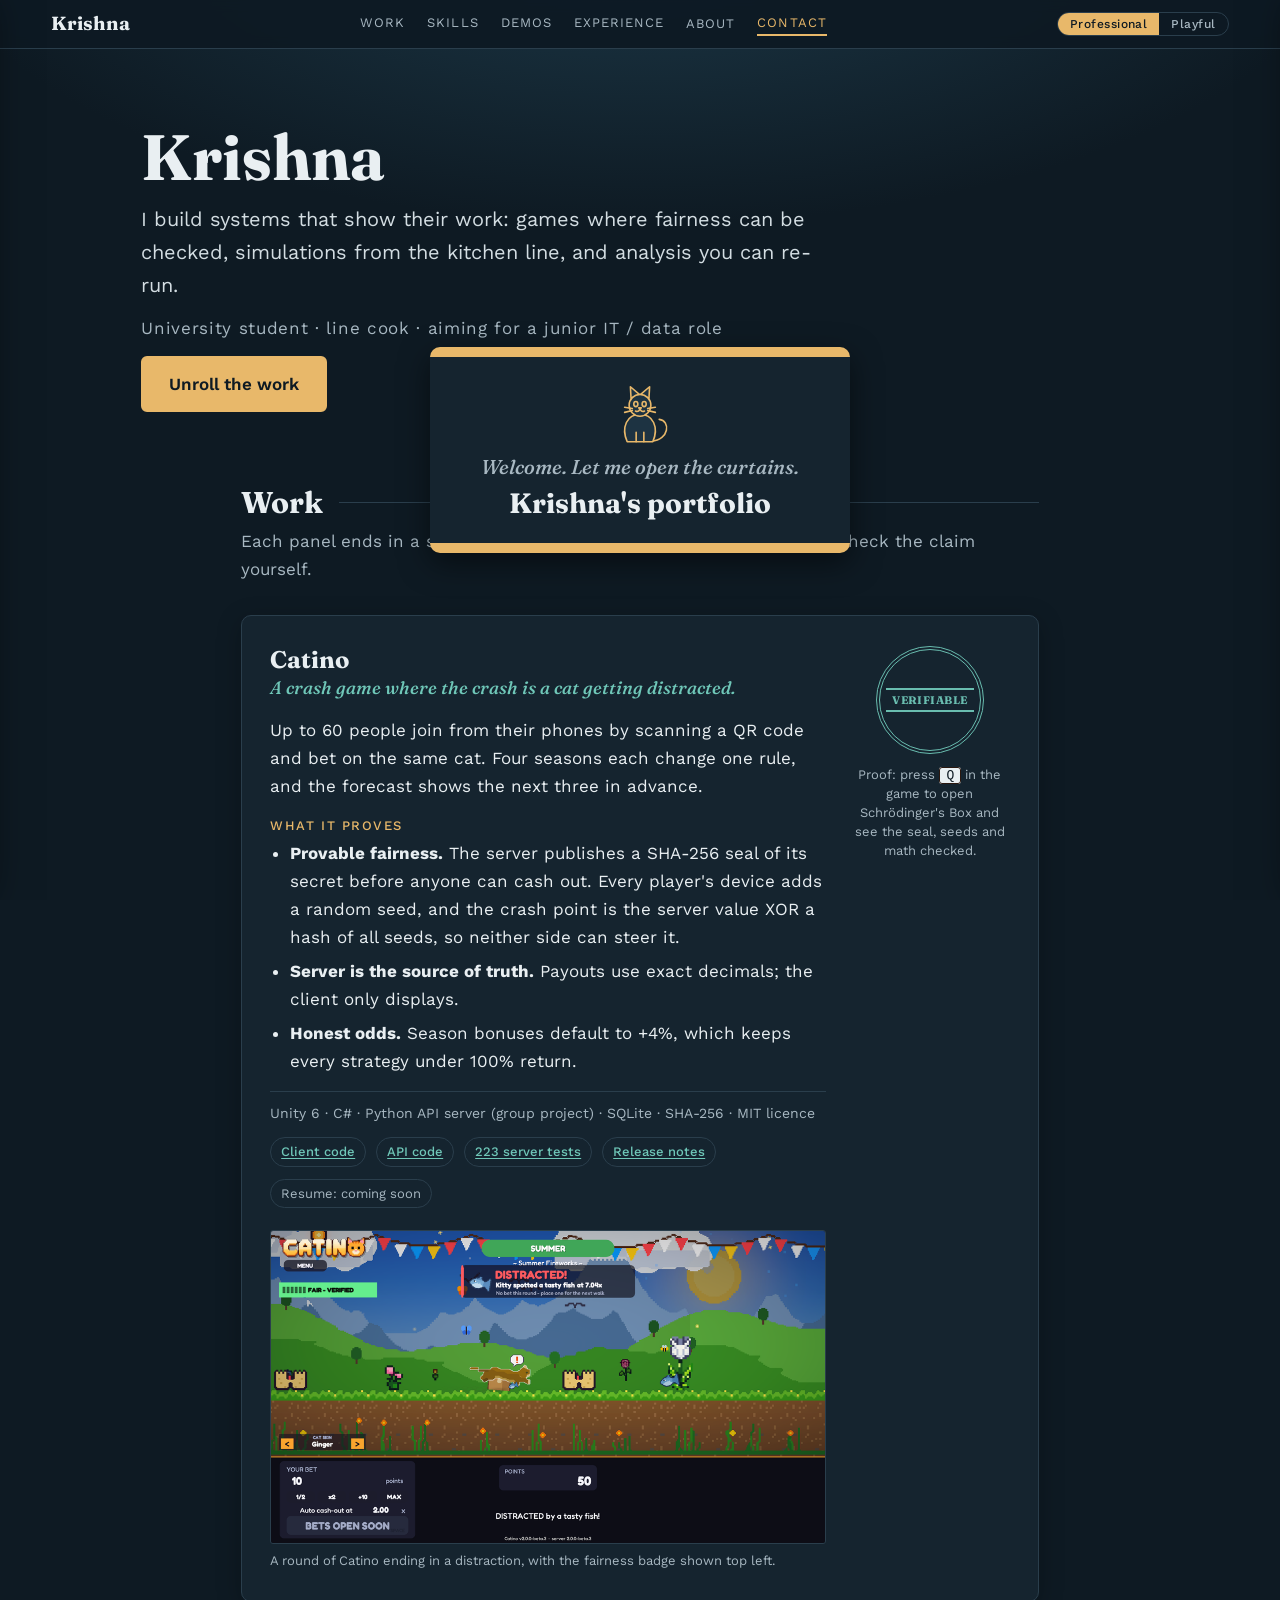
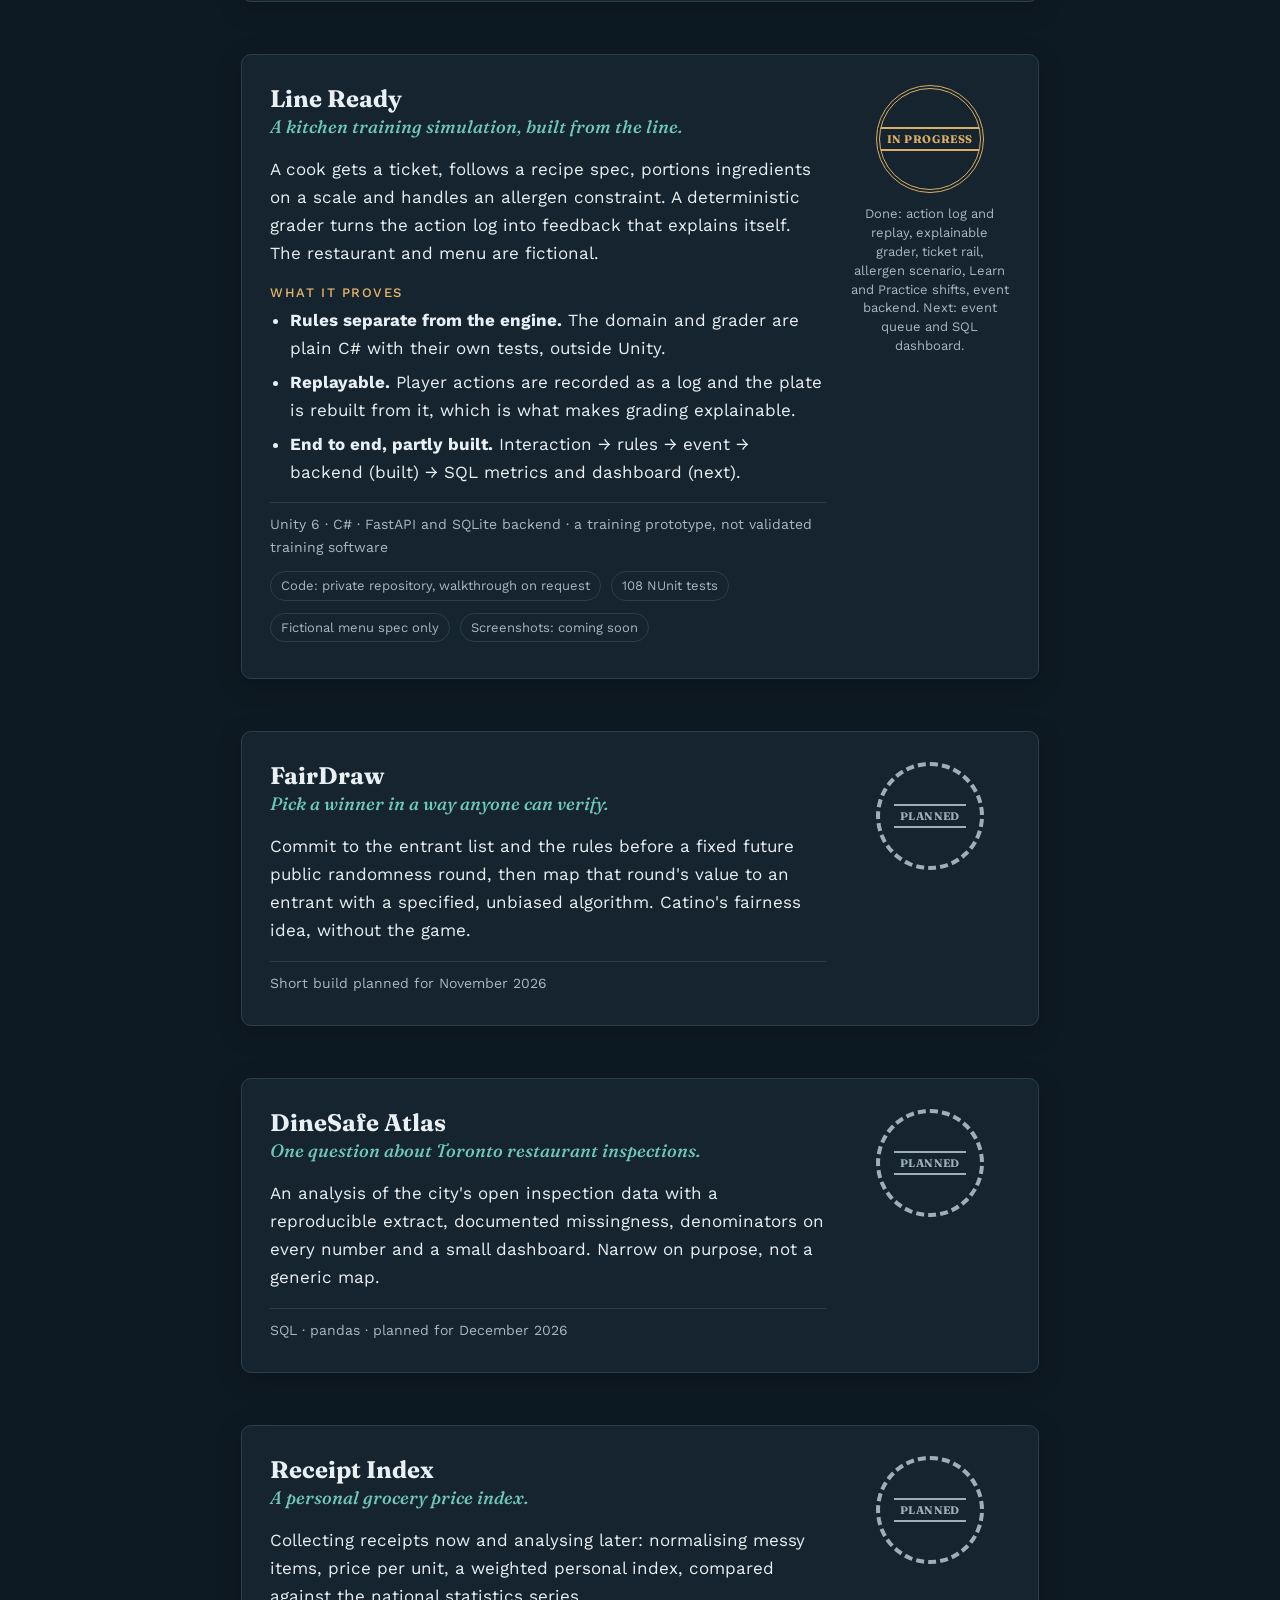
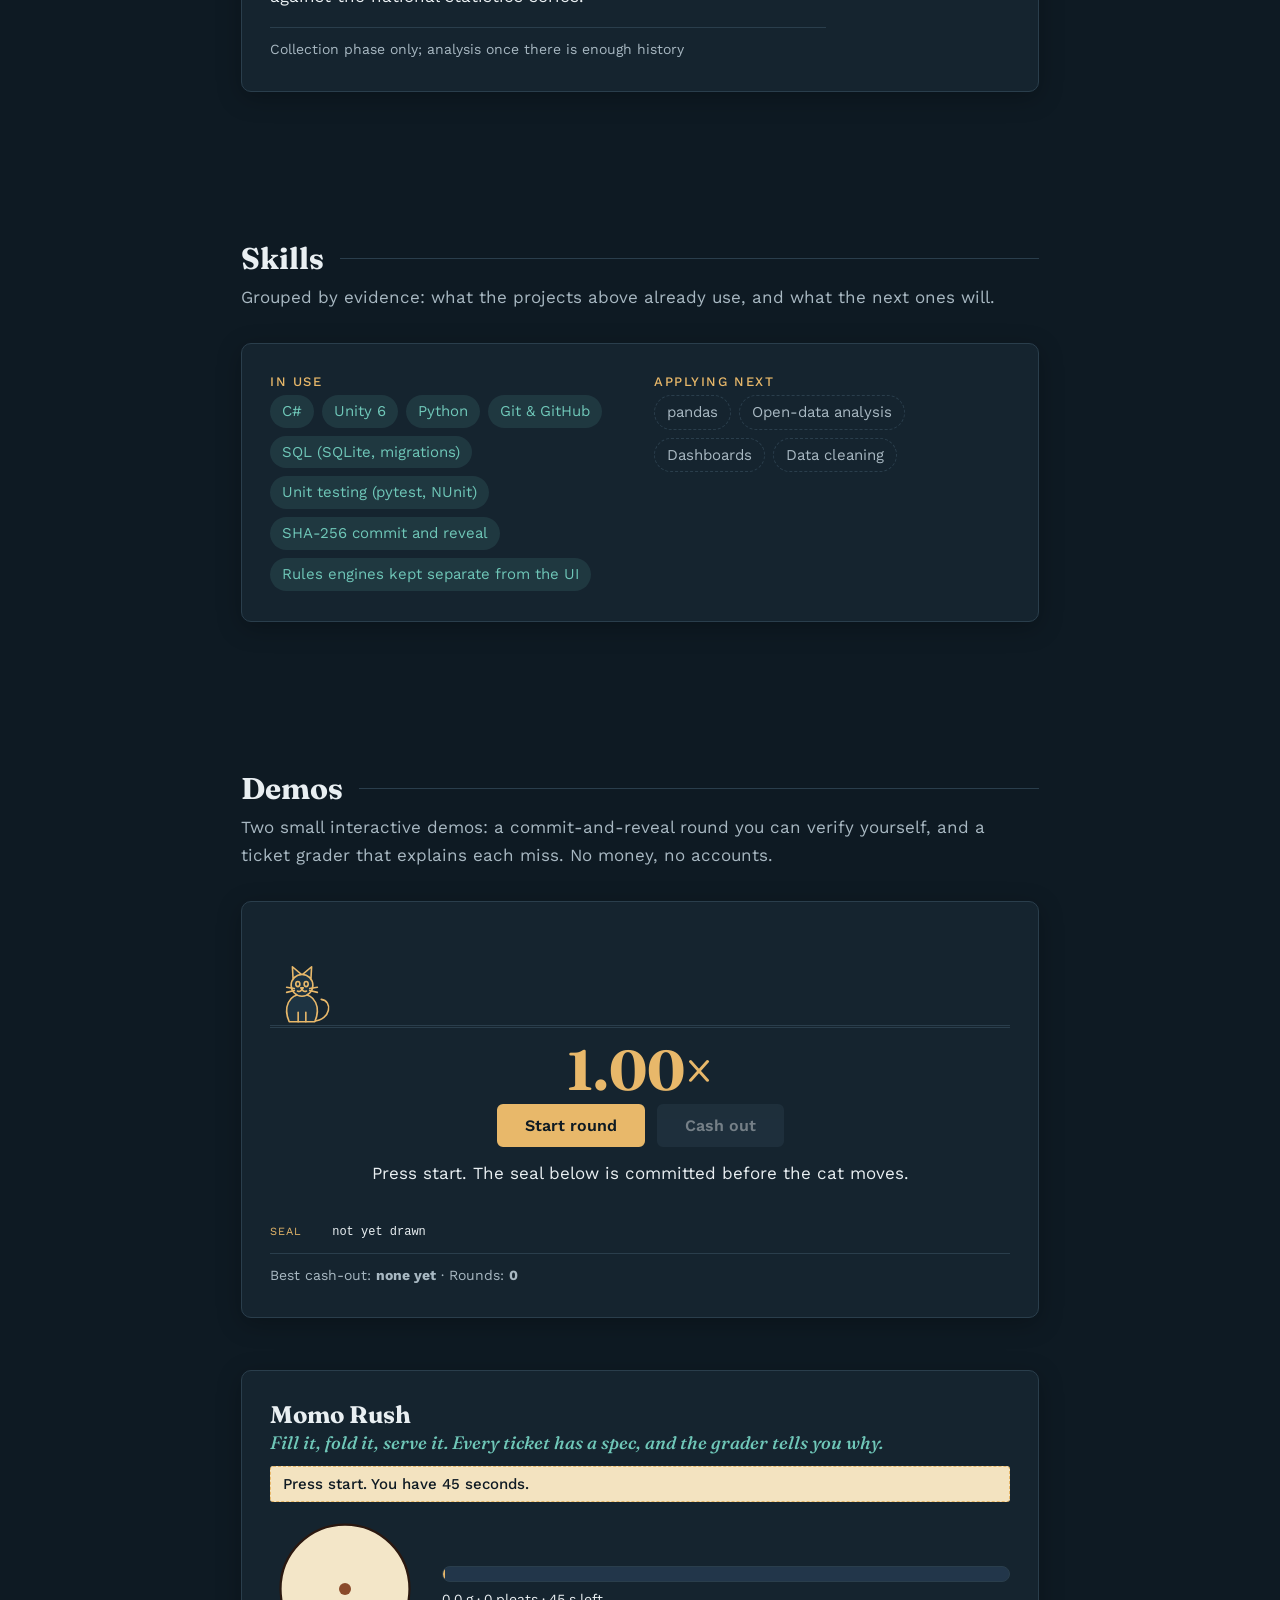
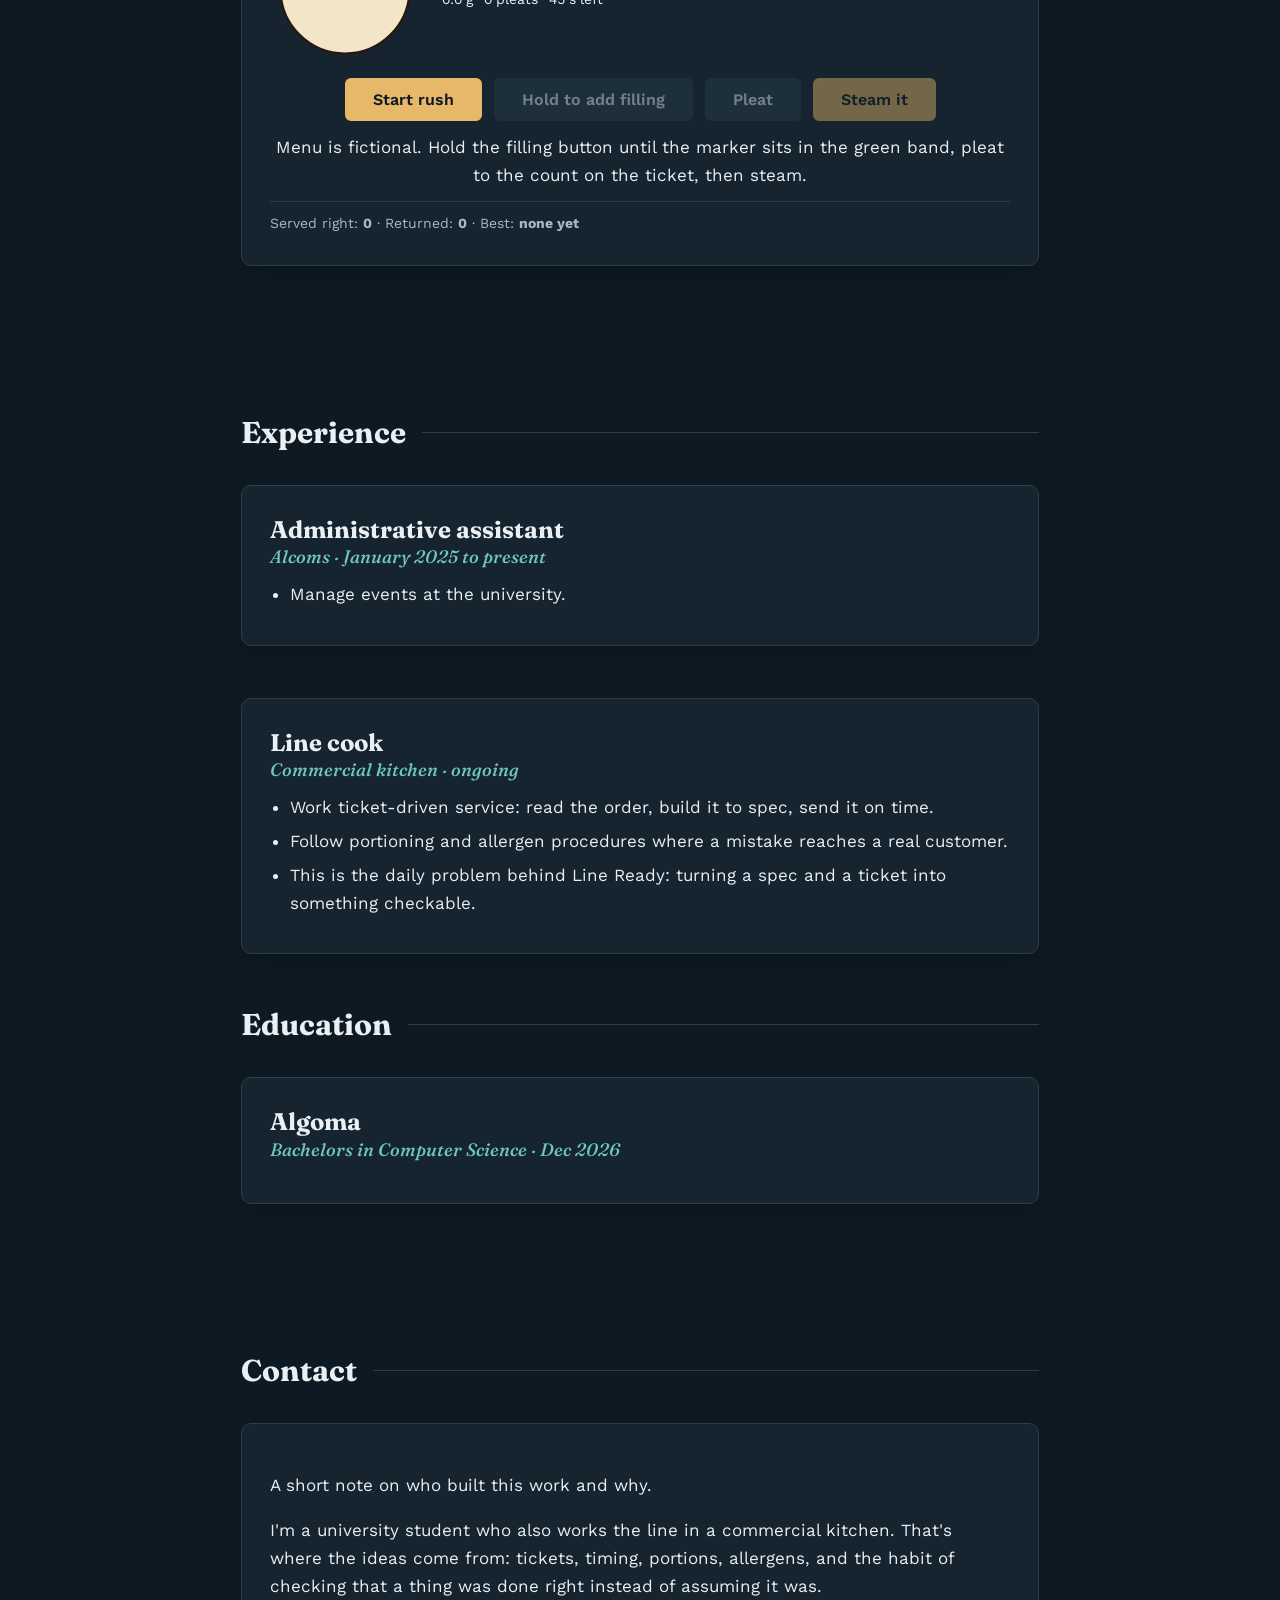
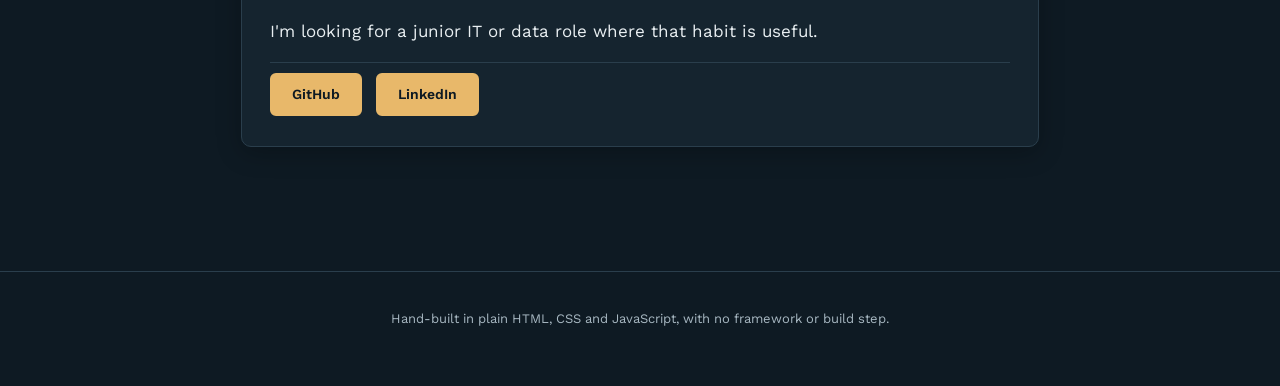
==== commit d7a6a33d: "Give the professional view a calm dark teal-slate theme with amber accents that is easier to read fo" ====
--- a/index.html
+++ b/index.html
@@ -21,7 +21,6 @@
   <link rel="stylesheet" href="styles.css">
 <script>
   // Pick the view before the page paints: ?view= in the link, else the saved choice, else the professional view.
-  // The curtain intro belongs to the playful view and shows on a first visit only, never for reduced motion.
   try {
     var d = document.documentElement, p = new URLSearchParams(location.search).get("view"), v = null;
     try {
@@ -29,8 +28,9 @@
       v = localStorage.getItem("portfolio-view");
     } catch (e) { v = p; }
     d.dataset.view = v === "playful" ? "playful" : "pro";
-    if (d.dataset.view === "playful" && !localStorage.getItem("portfolio-intro") && !matchMedia("(prefers-reduced-motion: reduce)").matches) d.classList.add("has-intro");
-  } catch (e) { /* storage blocked: professional view, no intro */ }
+  } catch (e) { /* storage blocked: professional view */ }
+  // The cat opens the curtains on every page load, in both views, unless the visitor prefers reduced motion.
+  try { if (!matchMedia("(prefers-reduced-motion: reduce)").matches) document.documentElement.classList.add("has-intro"); } catch (e) { /* no intro */ }
 </script>
 </head>
 <body>
@@ -42,8 +42,10 @@
   <div class="curtain r"></div>
   <div class="intro-scroll">
     <svg class="cat" viewBox="0 0 100 100" aria-hidden="true"><use href="#cat"/></svg>
-    <p class="intro-k">Hello, thanks for visiting. I hope you brought treats.</p>
-    <p class="intro-t">Please have a look around and meet my master, Krishna.</p>
+    <p class="intro-k only-playful">Hello, thanks for visiting. I hope you brought treats.</p>
+    <p class="intro-t only-playful">Please have a look around and meet my master, Krishna.</p>
+    <p class="intro-k only-pro">Welcome. Let me open the curtains.</p>
+    <p class="intro-t only-pro">Krishna's portfolio</p>
   </div>
   <button class="intro-skip" id="intro-skip" type="button">Skip</button>
 </div>
@@ -84,7 +86,7 @@
   <nav aria-label="Sections">
     <a href="#work">Work</a>
     <a href="#skills">Skills</a>
-    <a href="#play">Play</a>
+    <a href="#play"><span class="only-playful">Play</span><span class="only-pro">Demos</span></a>
     <a href="#path">Experience</a>
     <button class="nav-btn" id="about-btn" type="button" aria-haspopup="dialog">About</button>
     <a href="#colophon">Contact</a>
@@ -320,8 +322,9 @@
   <div class="dhaka" aria-hidden="true"></div>
   <!-- Play: a pocket Catino. The round is sealed with SHA-256 before it starts and checked afterward. -->
   <section id="play" class="scroll">
-    <h2 class="section-title"><span class="dev">खेल</span> Play</h2>
-    <p class="section-note">A pocket Catino. Cash out before the cat spots the butterfly. No money, no accounts, same idea as the real game: seal first, reveal after.</p>
+    <h2 class="section-title"><span class="dev">खेल</span> <span class="only-playful">Play</span><span class="only-pro">Demos</span></h2>
+    <p class="section-note only-playful">A pocket Catino. Cash out before the cat spots the butterfly. No money, no accounts, same idea as the real game: seal first, reveal after.</p>
+    <p class="section-note only-pro">Two small interactive demos: a commit-and-reveal round you can verify yourself, and a ticket grader that explains each miss. No money, no accounts.</p>
     <div class="panel single reveal" id="game">
       <div class="body">
         <div class="track" aria-hidden="true">
@@ -405,10 +408,11 @@
   <div class="dhaka" aria-hidden="true"></div>
   <!-- Colophon -->
   <section id="colophon" class="scroll colophon">
-    <h2 class="section-title"><span class="dev">निवेदन</span> Colophon</h2>
+    <h2 class="section-title"><span class="dev">निवेदन</span> <span class="only-playful">Colophon</span><span class="only-pro">Contact</span></h2>
     <div class="panel reveal single has-plate">
       <div class="body">
-        <p>Like the inscription at the foot of a paubha, this is who made the work and why.</p>
+        <p class="only-playful">Like the inscription at the foot of a paubha, this is who made the work and why.</p>
+        <p class="only-pro">A short note on who built this work and why.</p>
         <p>I'm a university student who also works the line in a commercial kitchen. That's where the ideas come from: tickets, timing, portions, allergens, and the habit of checking that a thing was done right instead of assuming it was.</p>
         <p>I'm looking for a junior IT or data role where that habit is useful.</p>
         <span class="chop" role="img" aria-label="Red seal meaning verified">验</span>
@@ -450,7 +454,8 @@
     <label class="opt"><input type="checkbox" id="opt-trek-foot"> Trek meter</label>
     <button class="linklike" id="sky-btn" type="button">Sky: <span id="sky-name">day</span> (tap to preview)</button>
   </p>
-  <p>Hand-built in plain HTML, CSS and SVG. Inspired by Nepali prayer flags, Himalayan ridgelines, dhaka fabric and tiered temple roofs; no sacred imagery is depicted.</p>
+  <p class="only-playful">Hand-built in plain HTML, CSS and SVG. Inspired by Nepali prayer flags, Himalayan ridgelines, dhaka fabric and tiered temple roofs; no sacred imagery is depicted.</p>
+  <p class="only-pro">Hand-built in plain HTML, CSS and JavaScript, with no framework or build step.</p>
 </footer>
 
 <!-- Altitude meter: scroll position mapped onto a trek from Kathmandu to the summit. Decorative, so hidden from screen readers. -->
@@ -491,14 +496,15 @@
     <h2 id="about-title" tabindex="-1">About this site</h2>
     <p class="about-note">The look, the ideas behind it, and every small thing hidden in it.</p>
       <h3>Where it comes from</h3>
-      <p>The look borrows from Nepali prayer flags, Himalayan ridgelines, dhaka fabric and tiered temple roofs, mixed with a Chinese hanging scroll and old print engravings. Only ornament is used (lotus, mandala, borders), and no sacred figures are depicted.</p>
+      <p class="only-playful">The look borrows from Nepali prayer flags, Himalayan ridgelines, dhaka fabric and tiered temple roofs, mixed with a Chinese hanging scroll and old print engravings. Only ornament is used (lotus, mandala, borders), and no sacred figures are depicted.</p>
+      <p class="only-pro">This site is hand-built in plain HTML, CSS and JavaScript, with no framework and no build step, and it opens straight from a local file. The Playful view is an alternate, more decorative design with small interactive extras; use the switch in the header to try it.</p>
       <p>The idea underneath is <em>don't trust, verify</em>. A stamp on a project says only what a visitor can actually check: VERIFIABLE, IN PROGRESS or PLANNED. The game seals its result before it starts. The site is hand-built in plain HTML, CSS, JavaScript and SVG, with no framework and no build step.</p>
-      <h3>Things to find</h3>
-      <dl class="feat">
+      <h3 class="only-playful">Things to find</h3>
+      <dl class="feat only-playful">
         <dt>The cat on the prayer flags</dt>
         <dd>Poke it. It asks for attention now and then, and when you are further down the page it hangs upside down from the header to ask for pets. Annoy it too much and it pulls the curtains and yoinks your scroll until you slide over some treats. At night in your timezone it sleeps instead.</dd>
         <dt>The curtain intro</dt>
-        <dd>Your first visit opens with curtains and a note from the cat. It plays once and is remembered, and you can skip it with the button or Escape.</dd>
+        <dd>Every visit opens with curtains and a note from the cat. It lasts about two seconds, and you can skip it with the button or Escape.</dd>
         <dt>Passport</dt>
         <dd>Seven stamps are hidden in the site, such as inspecting every project, finishing a game round or petting the cat in the colophon. Any five earn a visa. Open it from the button in the corner.</dd>
         <dt>Pocket Catino</dt>
@@ -518,8 +524,9 @@
       </dl>
       <h3>Good to know</h3>
       <ul>
-        <li>Nothing leaves your browser. There are no trackers and no cookies. Your choice of view, your stamps, the trek meter choice and whether you have seen the intro are kept in localStorage on your device only.</li>
-        <li>If you prefer reduced motion, the intro, portal and drifting petals are switched off.</li>
+        <li class="only-pro">Nothing leaves your browser. There are no trackers and no cookies. Your choice of view is kept in localStorage on your device only.</li>
+        <li class="only-playful">Nothing leaves your browser. There are no trackers and no cookies. Your choice of view, your stamps, and the trek meter choice are kept in localStorage on your device only.</li>
+        <li class="only-playful">If you prefer reduced motion, the intro, portal and drifting petals are switched off.</li>
         <li>Buttons and cats can be reached and used with the keyboard.</li>
         <li>The kitchen content is fictional. No employer material appears anywhere on this site.</li>
       </ul>
--- a/styles.css
+++ b/styles.css
@@ -504,56 +504,83 @@
 html[data-view="pro"] .mark .cat, html[data-view="pro"] .sky > svg, html[data-view="pro"] .flags, html[data-view="pro"] .mandala,
 html[data-view="pro"] .dhaka, html[data-view="pro"] .kicker, html[data-view="pro"] .dev-name, html[data-view="pro"] .quip,
 html[data-view="pro"] .dev, html[data-view="pro"] .num, html[data-view="pro"] .petals, html[data-view="pro"] .chop,
-html[data-view="pro"] .plate, html[data-view="pro"] .temple, html[data-view="pro"] .clock, html[data-view="pro"] .curtain-intro,
+html[data-view="pro"] .plate, html[data-view="pro"] .temple, html[data-view="pro"] .clock,
 html[data-view="pro"] .cat-gone, html[data-view="pro"] .hang, html[data-view="pro"] .bubble, html[data-view="pro"] .pp-btn,
 html[data-view="pro"] .pp, html[data-view="pro"] .pp-toast, html[data-view="pro"] .trek, html[data-view="pro"] .portal { display: none !important; }
 
-html[data-view="pro"] body { color: #1d1d1f; background: #faf9f6; }
-html[data-view="pro"] .top { background: rgba(250, 249, 246, .95); border-bottom: 1px solid #dcd8cd; }
-html[data-view="pro"] .mark { color: #1d1d1f; }
+html[data-view="pro"] {
+  --p-bg: #0e1a23; --p-card: #15242f; --p-line: #2a3e4c; --p-text: #e9eff2; --p-mute: #a8b8c2;
+  --p-amber: #e8b86a; --p-teal: #6fc7b8; --p-ink: #0e1a23;
+}
+html[data-view="pro"] body { color: var(--p-text); background: radial-gradient(ellipse 80% 50% at 50% -10%, #1d3a4a 0%, transparent 70%), var(--p-bg); background-attachment: fixed; }
+html[data-view="pro"] .top { background: rgba(14, 26, 35, .92); border-bottom: 1px solid var(--p-line); backdrop-filter: blur(6px); }
+html[data-view="pro"] .mark { color: var(--p-text); }
 html[data-view="pro"] .mark-name { font: 700 19px var(--serif); }
-html[data-view="pro"] .top nav a:hover, html[data-view="pro"] .nav-btn:hover { color: var(--indigo); }
-html[data-view="pro"] .top nav a[aria-current] { color: var(--indigo); border-bottom-color: var(--indigo); }
-html[data-view="pro"] .view-switch { border-color: #b9b4a8; }
-html[data-view="pro"] .view-switch button { color: #4a4a4a; }
-html[data-view="pro"] .view-switch button[aria-pressed="true"] { color: #fff; background: var(--indigo); }
+html[data-view="pro"] .top nav a { color: var(--p-mute); }
+html[data-view="pro"] .top nav a:hover, html[data-view="pro"] .nav-btn:hover { color: var(--p-amber); }
+html[data-view="pro"] .top nav a[aria-current] { color: var(--p-amber); border-bottom-color: var(--p-amber); }
+html[data-view="pro"] .nav-btn { color: var(--p-mute); }
+html[data-view="pro"] .view-switch { border-color: var(--p-line); }
+html[data-view="pro"] .view-switch button { color: var(--p-mute); }
+html[data-view="pro"] .view-switch button[aria-pressed="true"] { color: var(--p-ink); background: var(--p-amber); }
 html[data-view="pro"] .sky { padding-top: 0; background: none; }
 html[data-view="pro"] .hero { grid-template-columns: 1fr; padding-top: 72px; text-align: left; }
-html[data-view="pro"] h1 { color: #1d1d1f; font-size: clamp(40px, 7vw, 64px); }
-html[data-view="pro"] .lede { color: #2d2d30; margin-inline: 0; }
-html[data-view="pro"] .sub { color: #5a5a5a; }
-html[data-view="pro"] .cta { color: #fff; background: var(--indigo); border-color: var(--indigo); border-radius: 4px; }
-html[data-view="pro"] .cta:hover { color: var(--indigo); background: transparent; }
-html[data-view="pro"] .section-title { color: #1d1d1f; font-size: 30px; }
-html[data-view="pro"] .section-title::after { height: 0; border-block: 0; border-top: 1px solid #dcd8cd; }
-html[data-view="pro"] .section-note { color: #4a4a4a; opacity: 1; }
-html[data-view="pro"] .panel { grid-template-columns: 1fr 160px; background: #fff; border: 1px solid #dcd8cd; border-radius: 6px; outline: 0; box-shadow: 0 1px 2px rgba(0, 0, 0, .05); }
+html[data-view="pro"] h1 { color: var(--p-text); font-size: clamp(40px, 7vw, 64px); }
+html[data-view="pro"] .lede { color: #d3dde2; margin-inline: 0; }
+html[data-view="pro"] .sub { color: var(--p-mute); }
+html[data-view="pro"] .cta { color: var(--p-ink); background: var(--p-amber); border-color: var(--p-amber); border-radius: 6px; font-weight: 600; }
+html[data-view="pro"] .cta:hover { color: var(--p-amber); background: transparent; }
+html[data-view="pro"] .section-title { color: var(--p-text); font-size: 30px; }
+html[data-view="pro"] .section-title::after { height: 0; border-block: 0; border-top: 1px solid var(--p-line); }
+html[data-view="pro"] .section-note { color: var(--p-mute); opacity: 1; }
+html[data-view="pro"] .panel { grid-template-columns: 1fr 160px; color: var(--p-text); background: var(--p-card); border: 1px solid var(--p-line); border-radius: 10px; outline: 0; box-shadow: 0 6px 24px rgba(0, 0, 0, .25); }
 html[data-view="pro"] .panel.single { grid-template-columns: 1fr; }
 html[data-view="pro"] .panel h3 { font-size: 24px; }
-html[data-view="pro"] .tag { color: #4a4a4a; }
+html[data-view="pro"] .tag { color: var(--p-teal); }
 html[data-view="pro"] .tag + p:not(.ticket)::first-letter { float: none; padding: 0; font: inherit; color: inherit; text-shadow: none; }
-html[data-view="pro"] .panel h4 { color: var(--indigo); }
-html[data-view="pro"] .meta { color: #555; border-top-color: #e3dfd5; }
+html[data-view="pro"] .panel h4 { color: var(--p-amber); }
+html[data-view="pro"] .meta { color: var(--p-mute); border-top-color: var(--p-line); }
 html[data-view="pro"] .stamp { width: 96px; height: 96px; font-size: 12px; transform: none; background: transparent; }
 html[data-view="pro"] .stamp span { padding: 4px 6px; }
-html[data-view="pro"] .chips li { background: #eef0f6; color: var(--indigo); border-radius: 3px; }
-html[data-view="pro"] .chips.soft li { background: transparent; border: 1px dashed #7d86a8; }
-html[data-view="pro"] .links a, html[data-view="pro"] .btn { color: #fff; background: var(--indigo); border-color: var(--indigo); border-radius: 4px; }
-html[data-view="pro"] .links a:hover, html[data-view="pro"] .btn:hover:not(:disabled) { color: var(--indigo); background: transparent; }
-html[data-view="pro"] .btn.alt { background: #4a4a4a; border-color: #4a4a4a; }
-html[data-view="pro"] .btn.alt:hover:not(:disabled) { color: #4a4a4a; background: transparent; }
-html[data-view="pro"] .evidence li { border-color: #cfcabd; }
-html[data-view="pro"] .evidence a { color: var(--indigo); }
-html[data-view="pro"] .shot img { border: 1px solid #dcd8cd; }
-html[data-view="pro"] .mult { color: var(--indigo); }
+html[data-view="pro"] .stamp.ok { color: var(--p-teal); }
+html[data-view="pro"] .stamp.wip { color: var(--p-amber); }
+html[data-view="pro"] .stamp.plan { color: var(--p-mute); }
+html[data-view="pro"] .chips li { background: rgba(111, 199, 184, .12); color: var(--p-teal); border-radius: 999px; }
+html[data-view="pro"] .chips.soft li { background: transparent; color: var(--p-mute); border: 1px dashed var(--p-line); }
+html[data-view="pro"] .links a, html[data-view="pro"] .btn { color: var(--p-ink); background: var(--p-amber); border-color: var(--p-amber); border-radius: 6px; font-weight: 600; }
+html[data-view="pro"] .links a:hover, html[data-view="pro"] .btn:hover:not(:disabled) { color: var(--p-amber); background: transparent; }
+html[data-view="pro"] .btn.alt { color: var(--p-text); background: #2a3e4c; border-color: #2a3e4c; }
+html[data-view="pro"] .btn.alt:hover:not(:disabled) { color: var(--p-text); background: transparent; }
+html[data-view="pro"] .evidence li { color: var(--p-mute); border-color: var(--p-line); }
+html[data-view="pro"] .evidence a { color: var(--p-teal); }
+html[data-view="pro"] .shot img { border: 1px solid var(--p-line); }
+html[data-view="pro"] .mult { color: var(--p-amber); }
 html[data-view="pro"] .colophon .panel p:first-child { font: 500 17px var(--sans); }
 html[data-view="pro"] .colophon .panel.has-plate { grid-template-columns: 1fr; }
-html[data-view="pro"] footer { color: #5a5a5a; border-top: 1px solid #dcd8cd; }
-html[data-view="pro"] .about { background: rgba(250, 249, 246, .85); }
-html[data-view="pro"] .about-card { background: #fff; border: 1px solid #dcd8cd; border-radius: 6px; }
-html[data-view="pro"] .about-close { background: #fff; border-color: #b9b4a8; }
-html[data-view="pro"] .feat dt { color: var(--indigo); }
-@media (max-width: 760px) { html[data-view="pro"] .panel { grid-template-columns: 1fr; } html[data-view="pro"] .hero { padding-top: 40px; } }
+html[data-view="pro"] footer { color: var(--p-mute); border-top: 1px solid var(--p-line); }
+html[data-view="pro"] .about { background: rgba(8, 14, 20, .8); }
+html[data-view="pro"] .about-card { color: var(--p-text); background: var(--p-card); border: 1px solid var(--p-line); border-radius: 10px; }
+html[data-view="pro"] .about-close { color: var(--p-text); background: var(--p-card); border-color: var(--p-line); }
+html[data-view="pro"] .feat dt { color: var(--p-amber); }
+/* the cat's curtains in the professional view: deep teal velvet with a thin amber rail, opened on every visit */
+html[data-view="pro"] .curtain-intro .curtain { background: repeating-linear-gradient(90deg, #0c3a44 0 26px, #09303a 26px 50px, #0f4652 50px 74px); }
+html[data-view="pro"] .curtain-intro .curtain::before { background: linear-gradient(var(--p-amber), #b98a3e); }
+html[data-view="pro"] .curtain-intro .curtain.l { border-right-color: #b98a3e; }
+html[data-view="pro"] .curtain-intro .curtain.r { border-left-color: #b98a3e; }
+html[data-view="pro"] .intro-scroll { color: var(--p-text); background: var(--p-card); border-block-color: var(--p-amber); border-radius: 10px; }
+html[data-view="pro"] .intro-scroll .cat { color: var(--p-amber); --cat-fill: #1d3342; }
+html[data-view="pro"] .intro-k { color: var(--p-mute); }
+html[data-view="pro"] .intro-skip { color: var(--p-text); background: rgba(14, 26, 35, .85); border-color: var(--p-amber); }
 html[data-view="pro"] .about-card .pp-kicker { display: none; }
 html[data-view="pro"] .panel::before, html[data-view="pro"] .panel::after { display: none; }
 html[data-view="pro"] .stamp { width: 108px; height: 108px; font-size: 11px; letter-spacing: .04em; }
+html[data-view="pro"] .proof, html[data-view="pro"] .shot figcaption, html[data-view="pro"] .plate figcaption { color: var(--p-mute); }
+html[data-view="pro"] .proof kbd { color: var(--p-ink); background: var(--p-text); }
+html[data-view="pro"] .stats { color: var(--p-mute); border-top-color: var(--p-line); }
+html[data-view="pro"] .track { border-bottom-color: var(--p-line); }
+html[data-view="pro"] .runner { color: var(--p-amber); --cat-fill: #1d3342; }
+html[data-view="pro"] .ticket { color: var(--p-ink); background: #f3e3c0; border-color: var(--p-amber); }
+html[data-view="pro"] .meter { background: #22364a; border-color: var(--p-line); }
+html[data-view="pro"] .meter .mark { background: var(--p-amber); }
+html[data-view="pro"] .seal-line span { color: var(--p-amber); }
+html[data-view="pro"] .pp-sub, html[data-view="pro"] .pp-stamp, html[data-view="pro"] .pp .opt { color: var(--p-mute); }
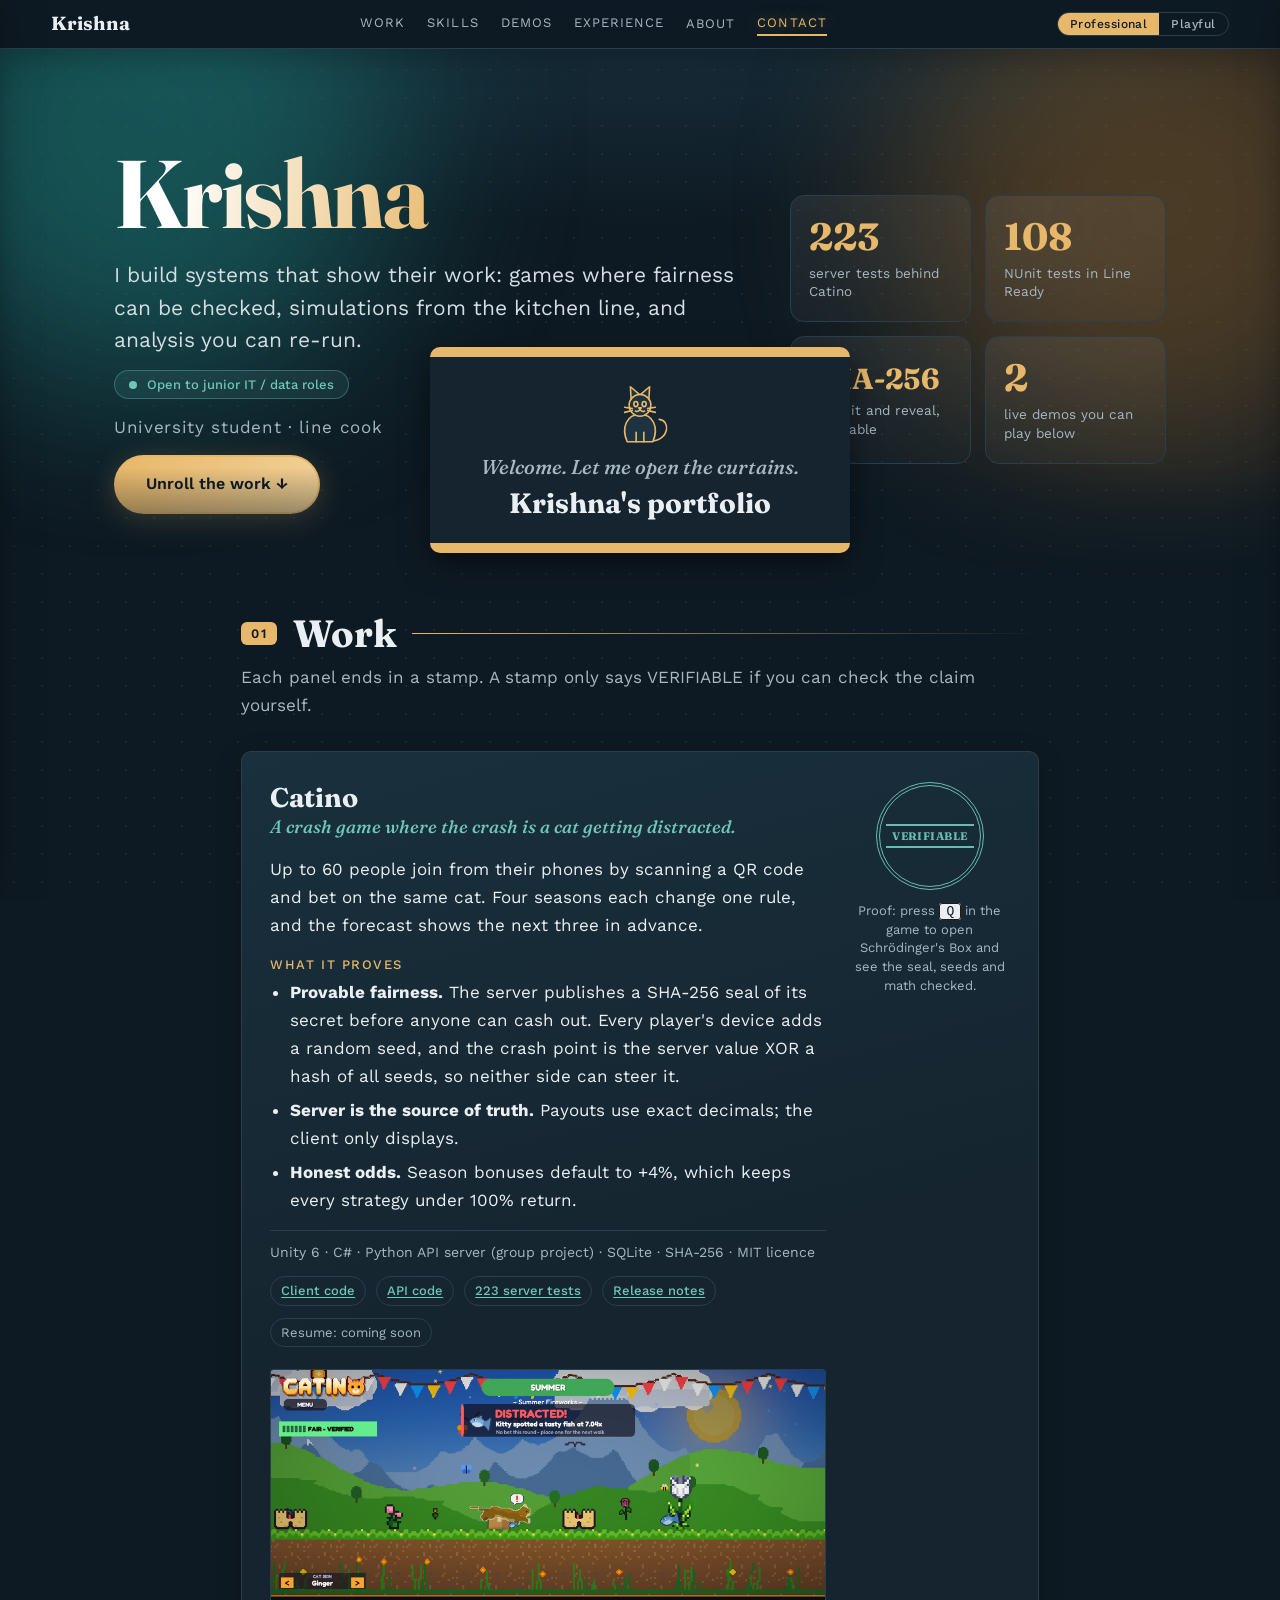
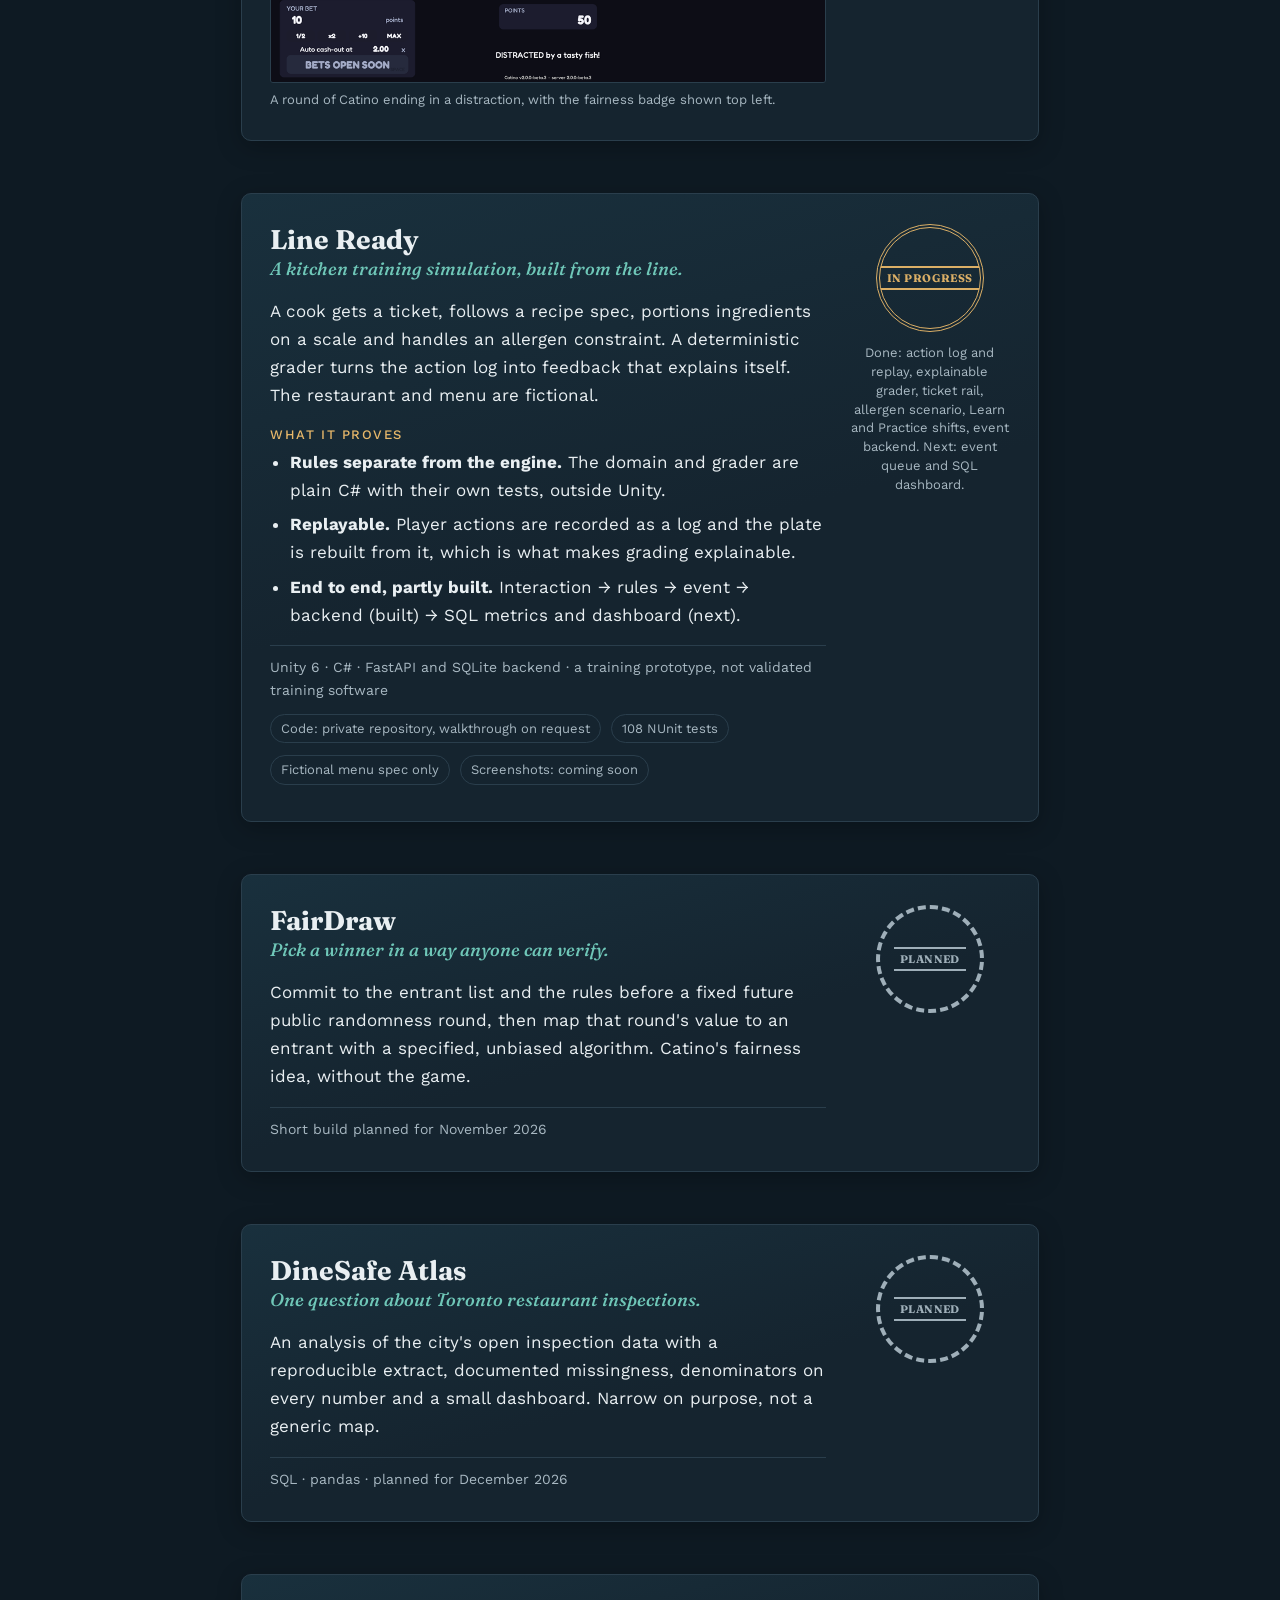
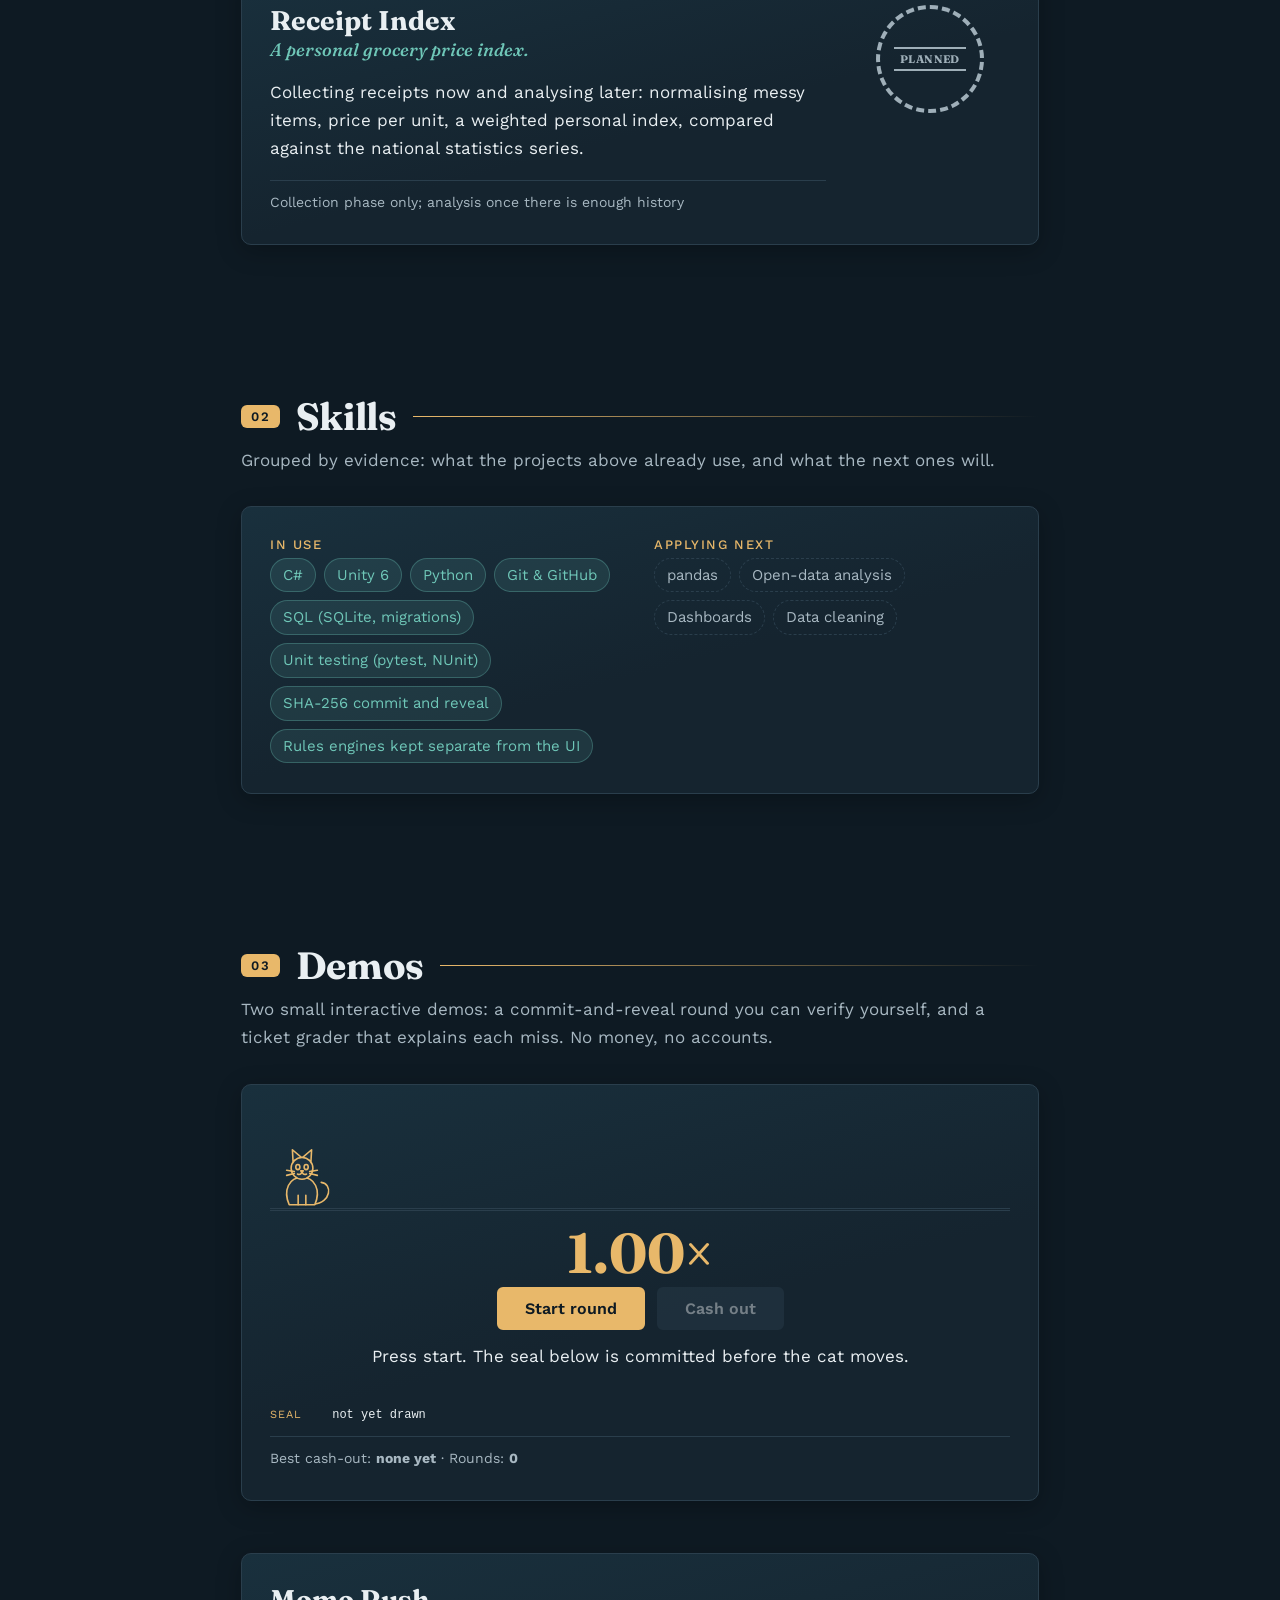
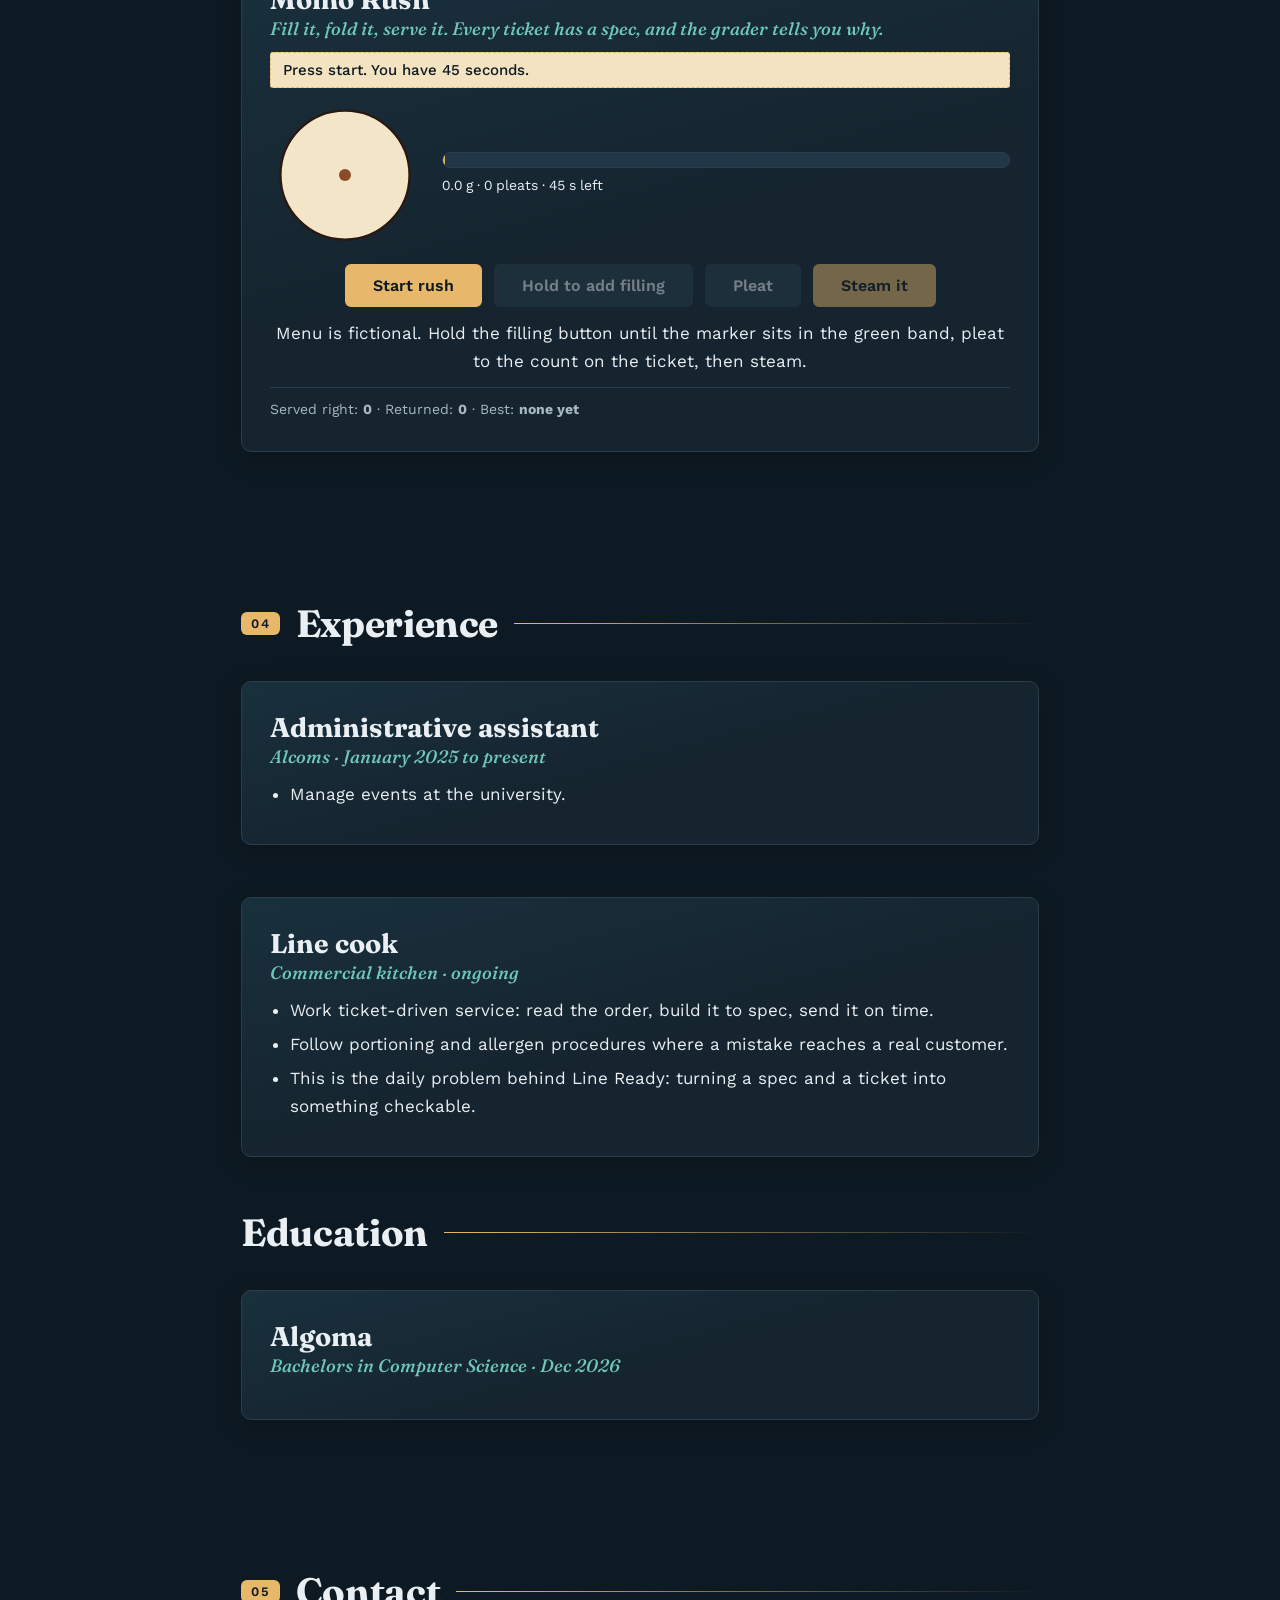
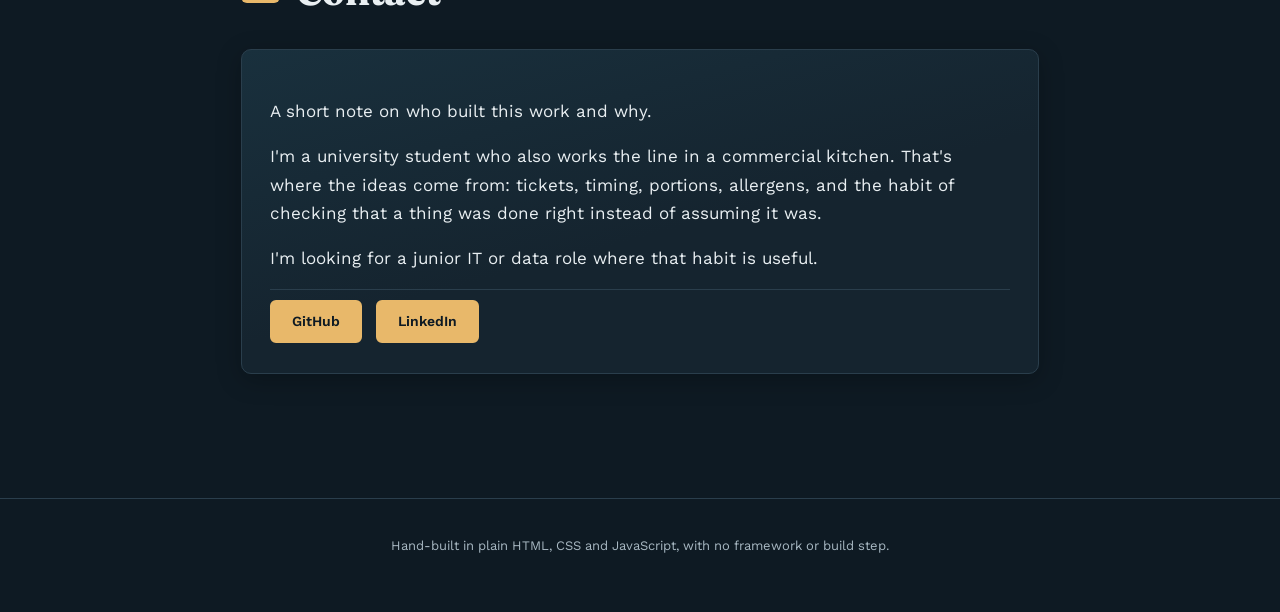
==== commit e5cb3299: "Make the professional hero feel designed rather than plain: a drifting teal and amber glow, a gradie" ====
--- a/index.html
+++ b/index.html
@@ -178,11 +178,18 @@
       <h1>Krishna</h1>
       <p class="dev-name" lang="ne">कृष्ण</p>
       <p class="lede">I build systems that show their work: games where fairness can be checked, simulations from the kitchen line, and analysis you can re-run.</p>
-      <p class="sub">University student &middot; line cook &middot; aiming for a junior IT / data role</p>
+      <p class="hero-status only-pro"><i></i>Open to junior IT / data roles</p>
+      <p class="sub">University student &middot; line cook<span class="only-playful"> &middot; aiming for a junior IT / data role</span></p>
       <p class="quip">I love writing code while my AI agents solve today's Wordle.
         <span class="tiles" aria-hidden="true"><i class="g"></i><i class="y"></i><i class="g"></i><i></i><i class="g"></i></span></p>
       <a class="cta" href="#work">Unroll the work</a>
     </div>
+    <ul class="pro-stats only-pro" aria-label="Project facts">
+      <li><b>223</b><span>server tests behind Catino</span></li>
+      <li><b>108</b><span>NUnit tests in Line Ready</span></li>
+      <li><b>SHA-256</b><span>commit and reveal, checkable</span></li>
+      <li><b>2</b><span>live demos you can play below</span></li>
+    </ul>
   </section>
 
   <!-- Himalayan ridge at sunrise -->
--- a/styles.css
+++ b/styles.css
@@ -584,3 +584,48 @@
 html[data-view="pro"] .meter .mark { background: var(--p-amber); }
 html[data-view="pro"] .seal-line span { color: var(--p-amber); }
 html[data-view="pro"] .pp-sub, html[data-view="pro"] .pp-stamp, html[data-view="pro"] .pp .opt { color: var(--p-mute); }
+
+/* ---- professional view, second pass: more presence ---- */
+.pro-stats, .hero-status { display: none; }
+html[data-view="pro"] .pro-stats { display: grid; }
+html[data-view="pro"] .hero-status { display: inline-flex; }
+html[data-view="pro"] body { counter-reset: sec; background-image: radial-gradient(rgba(232, 184, 106, .07) 1px, transparent 1px), radial-gradient(ellipse 80% 50% at 50% -10%, #1d3a4a 0%, transparent 70%); background-size: 28px 28px, auto; background-color: var(--p-bg); }
+html[data-view="pro"] .sky { position: relative; overflow: hidden; }
+html[data-view="pro"] .sky::before, html[data-view="pro"] .sky::after { content: ""; position: absolute; z-index: 0; width: 520px; height: 520px; border-radius: 50%; filter: blur(90px); opacity: .5; pointer-events: none; animation: aurora 18s ease-in-out infinite alternate; }
+html[data-view="pro"] .sky::before { top: -180px; left: -120px; background: #1f8a85; }
+html[data-view="pro"] .sky::after { top: -100px; right: -140px; background: #c9822f; opacity: .32; animation-duration: 24s; animation-direction: alternate-reverse; }
+@keyframes aurora { to { transform: translate(90px, 50px) scale(1.15); } }
+html[data-view="pro"] .hero { position: relative; z-index: 1; grid-template-columns: 1.25fr .75fr; align-items: center; gap: 48px; max-width: 1100px; margin-inline: auto; padding: 96px 24px 72px; }
+html[data-view="pro"] h1 { font-size: clamp(52px, 8.5vw, 96px); line-height: 1; letter-spacing: -.02em; margin: 0 0 18px; background: linear-gradient(100deg, #fff 10%, var(--p-amber) 55%, var(--p-teal) 100%); -webkit-background-clip: text; background-clip: text; color: transparent; }
+html[data-view="pro"] .lede { font-size: 21px; line-height: 1.55; max-width: 34em; }
+html[data-view="pro"] .hero-status { align-items: center; gap: 10px; margin: 0 0 14px; padding: 6px 14px; font: 500 13px var(--sans); color: var(--p-teal); background: rgba(111, 199, 184, .1); border: 1px solid rgba(111, 199, 184, .35); border-radius: 999px; }
+html[data-view="pro"] .hero-status i { width: 8px; height: 8px; border-radius: 50%; background: var(--p-teal); box-shadow: 0 0 0 0 rgba(111, 199, 184, .7); animation: ping 2s infinite; }
+@keyframes ping { to { box-shadow: 0 0 0 10px rgba(111, 199, 184, 0); } }
+html[data-view="pro"] .intro > * { animation: rise .8s cubic-bezier(.2, .7, .2, 1) both; }
+html[data-view="pro"] .intro > :nth-child(2) { animation-delay: .08s; }
+html[data-view="pro"] .intro > :nth-child(n+3) { animation-delay: .2s; }
+html[data-view="pro"] .pro-stats { gap: 14px; margin: 0; padding: 0; list-style: none; grid-template-columns: 1fr 1fr; animation: rise .9s .3s cubic-bezier(.2, .7, .2, 1) both; }
+@keyframes rise { from { opacity: 0; transform: translateY(22px); } }
+html[data-view="pro"] .pro-stats li { padding: 20px 18px; background: linear-gradient(160deg, rgba(255, 255, 255, .07), rgba(255, 255, 255, .02)); border: 1px solid var(--p-line); border-radius: 14px; backdrop-filter: blur(6px); transition: transform .25s, border-color .25s; }
+html[data-view="pro"] .pro-stats li:hover { transform: translateY(-4px); border-color: var(--p-amber); }
+html[data-view="pro"] .pro-stats b { display: block; font: 700 clamp(26px, 3.4vw, 38px)/1.1 var(--serif); color: var(--p-amber); }
+html[data-view="pro"] .pro-stats span { display: block; margin-top: 6px; font-size: 13.5px; line-height: 1.4; color: var(--p-mute); }
+html[data-view="pro"] .cta { padding: 14px 30px; font-size: 16px; border-radius: 999px; background: linear-gradient(100deg, var(--p-amber), #f1cf94); box-shadow: 0 8px 28px rgba(232, 184, 106, .28); transition: transform .2s, box-shadow .2s; }
+html[data-view="pro"] .cta::after { content: " \2193"; }
+html[data-view="pro"] .cta:hover { color: var(--p-ink); background: linear-gradient(100deg, var(--p-amber), #f1cf94); transform: translateY(-2px); box-shadow: 0 12px 34px rgba(232, 184, 106, .4); }
+html[data-view="pro"] .section-title { font-size: 38px; letter-spacing: -.01em; }
+html[data-view="pro"] .section-title:not(.edu-title)::before { counter-increment: sec; content: "0" counter(sec); order: -1; padding: 4px 10px; font: 600 13px var(--sans); letter-spacing: .1em; color: var(--p-ink); background: var(--p-amber); border-radius: 6px; }
+html[data-view="pro"] .section-title::after { border-top: 0; height: 1px; background: linear-gradient(90deg, var(--p-amber), transparent); }
+html[data-view="pro"] .panel { position: relative; background: linear-gradient(165deg, #19303d 0%, var(--p-card) 55%); transition: border-color .25s, box-shadow .25s; }
+html[data-view="pro"] .panel::before { content: ""; position: absolute; inset: 0 auto 0 0; top: 0; width: 4px; height: auto; background: linear-gradient(var(--p-amber), var(--p-teal)); border-radius: 10px 0 0 10px; }
+html[data-view="pro"] .panel::after { display: none; }
+html[data-view="pro"] .panel:hover { border-color: #3d5a6c; box-shadow: 0 14px 40px rgba(0, 0, 0, .4), 0 0 0 1px rgba(232, 184, 106, .15); }
+html[data-view="pro"] .panel h3 { font-size: 27px; }
+html[data-view="pro"] .top { box-shadow: 0 8px 30px rgba(0, 0, 0, .25); }
+html[data-view="pro"] .top nav a[aria-current] { border-bottom-width: 2px; text-shadow: 0 0 14px rgba(232, 184, 106, .5); }
+html[data-view="pro"] .chips li { border: 1px solid rgba(111, 199, 184, .3); transition: background .2s; }
+html[data-view="pro"] .chips li:hover { background: rgba(111, 199, 184, .22); }
+@media (max-width: 860px) { html[data-view="pro"] .hero { grid-template-columns: 1fr; padding: 56px 20px 48px; gap: 32px; } }
+@media (prefers-reduced-motion: reduce) { html[data-view="pro"] .sky::before, html[data-view="pro"] .sky::after, html[data-view="pro"] .hero-status i, html[data-view="pro"] .intro > *, html[data-view="pro"] .pro-stats { animation: none; } }
+html[data-view="pro"] .sky { -webkit-mask-image: linear-gradient(#000 78%, transparent); mask-image: linear-gradient(#000 78%, transparent); }
+html[data-view="pro"] .pro-stats li:nth-child(3) b { font-size: clamp(22px, 2.6vw, 29px); padding-top: 6px; }
